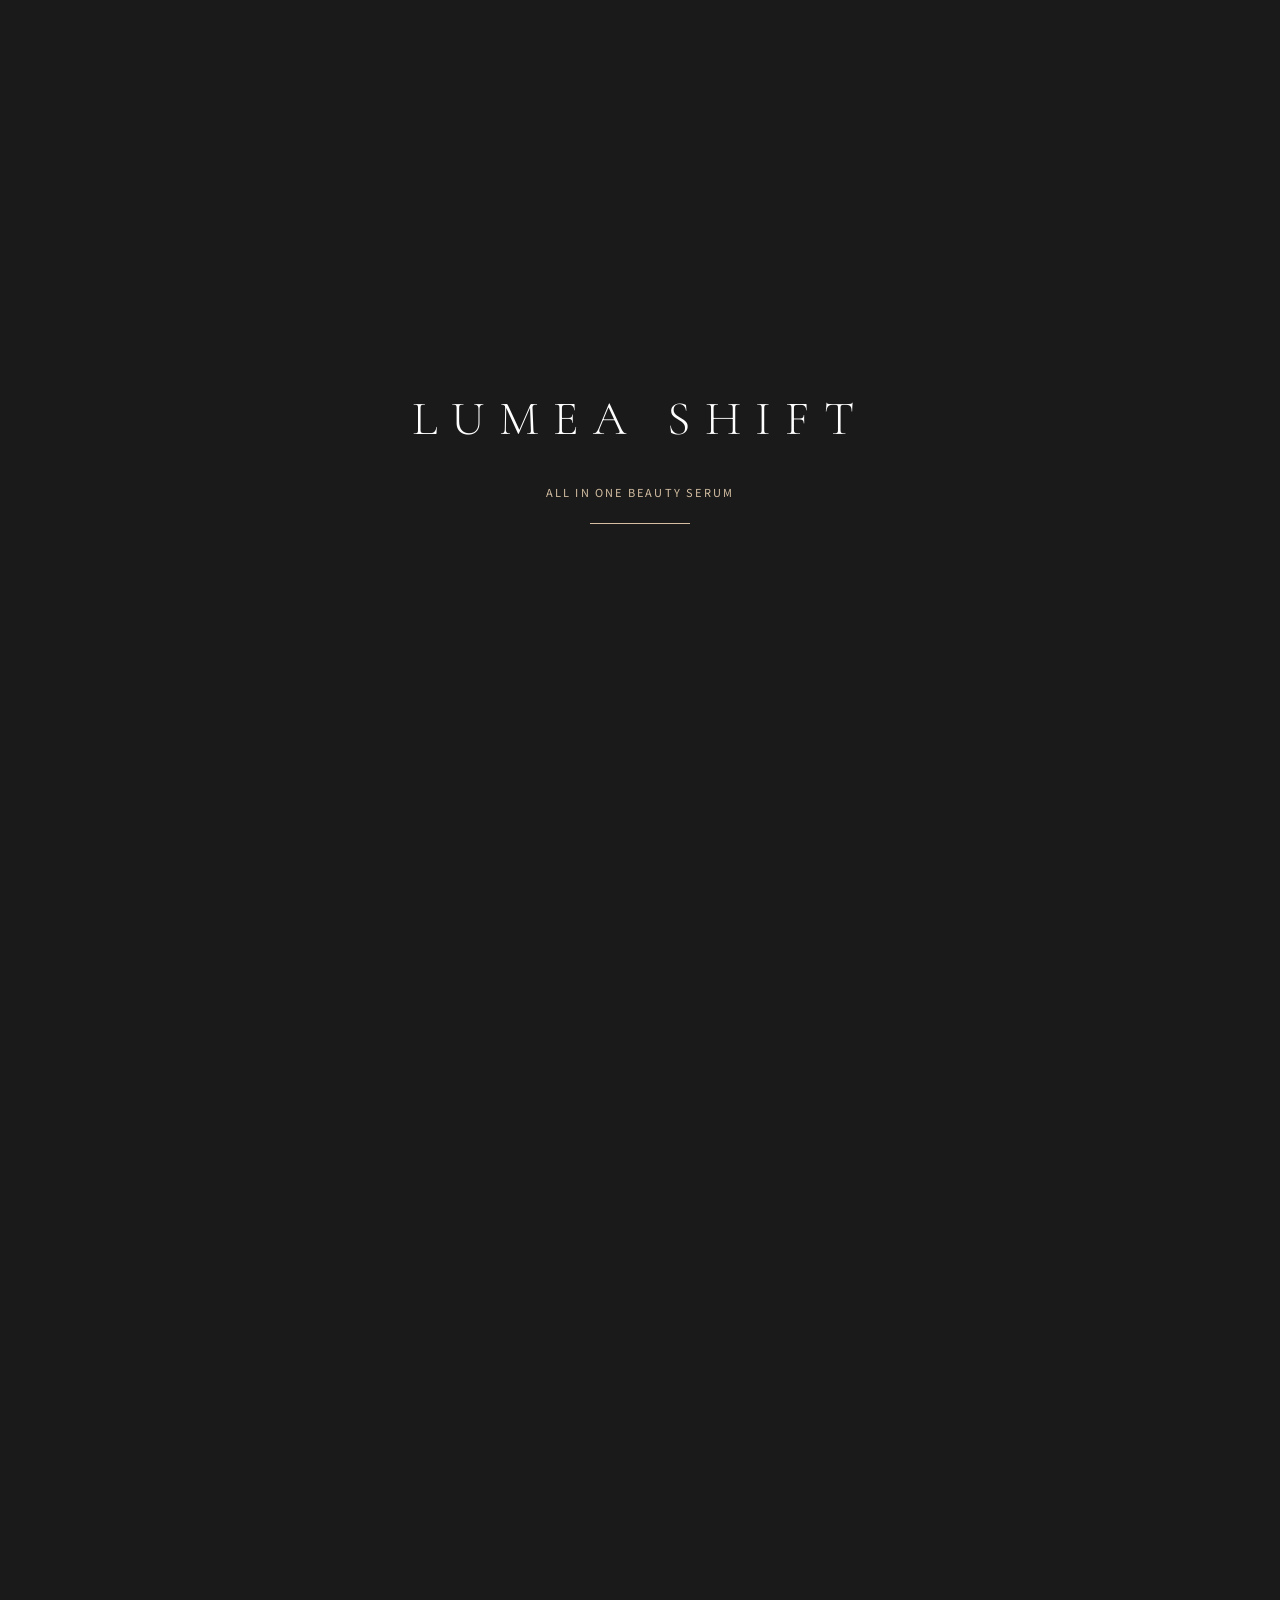
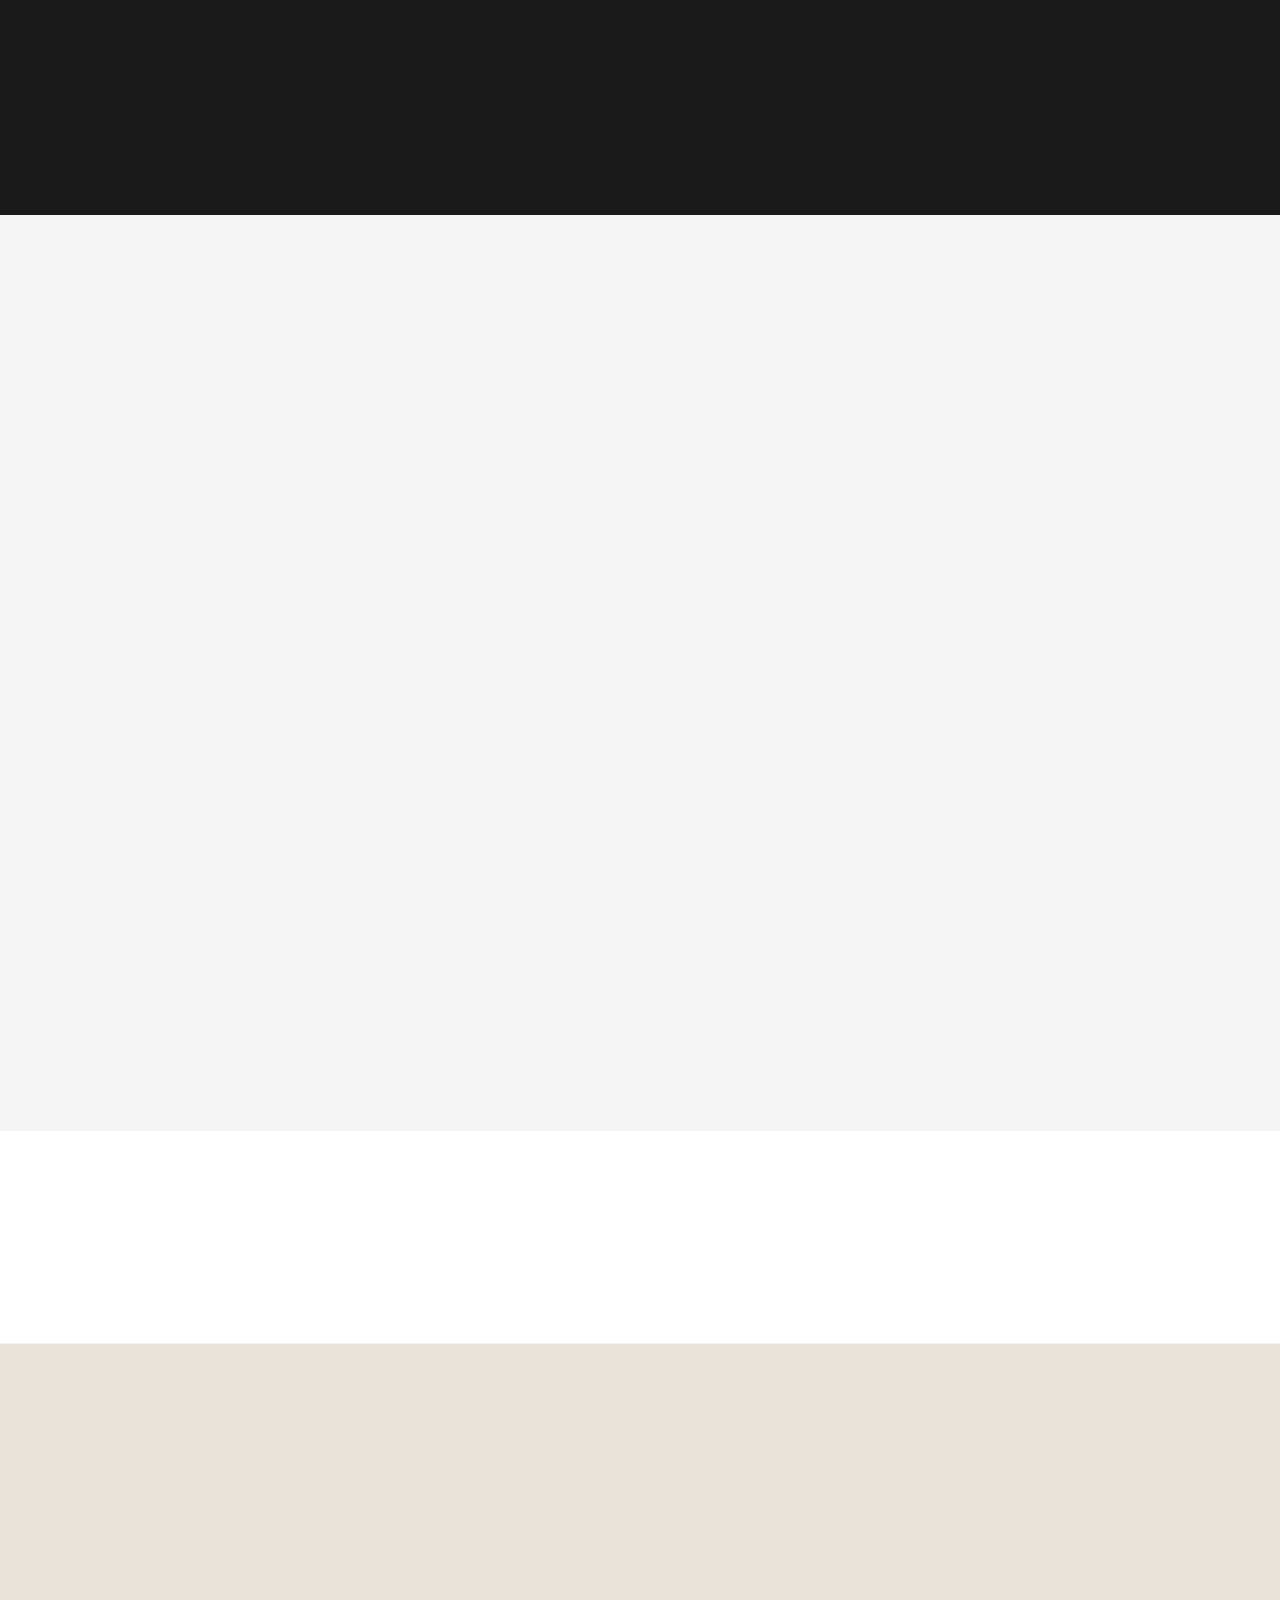
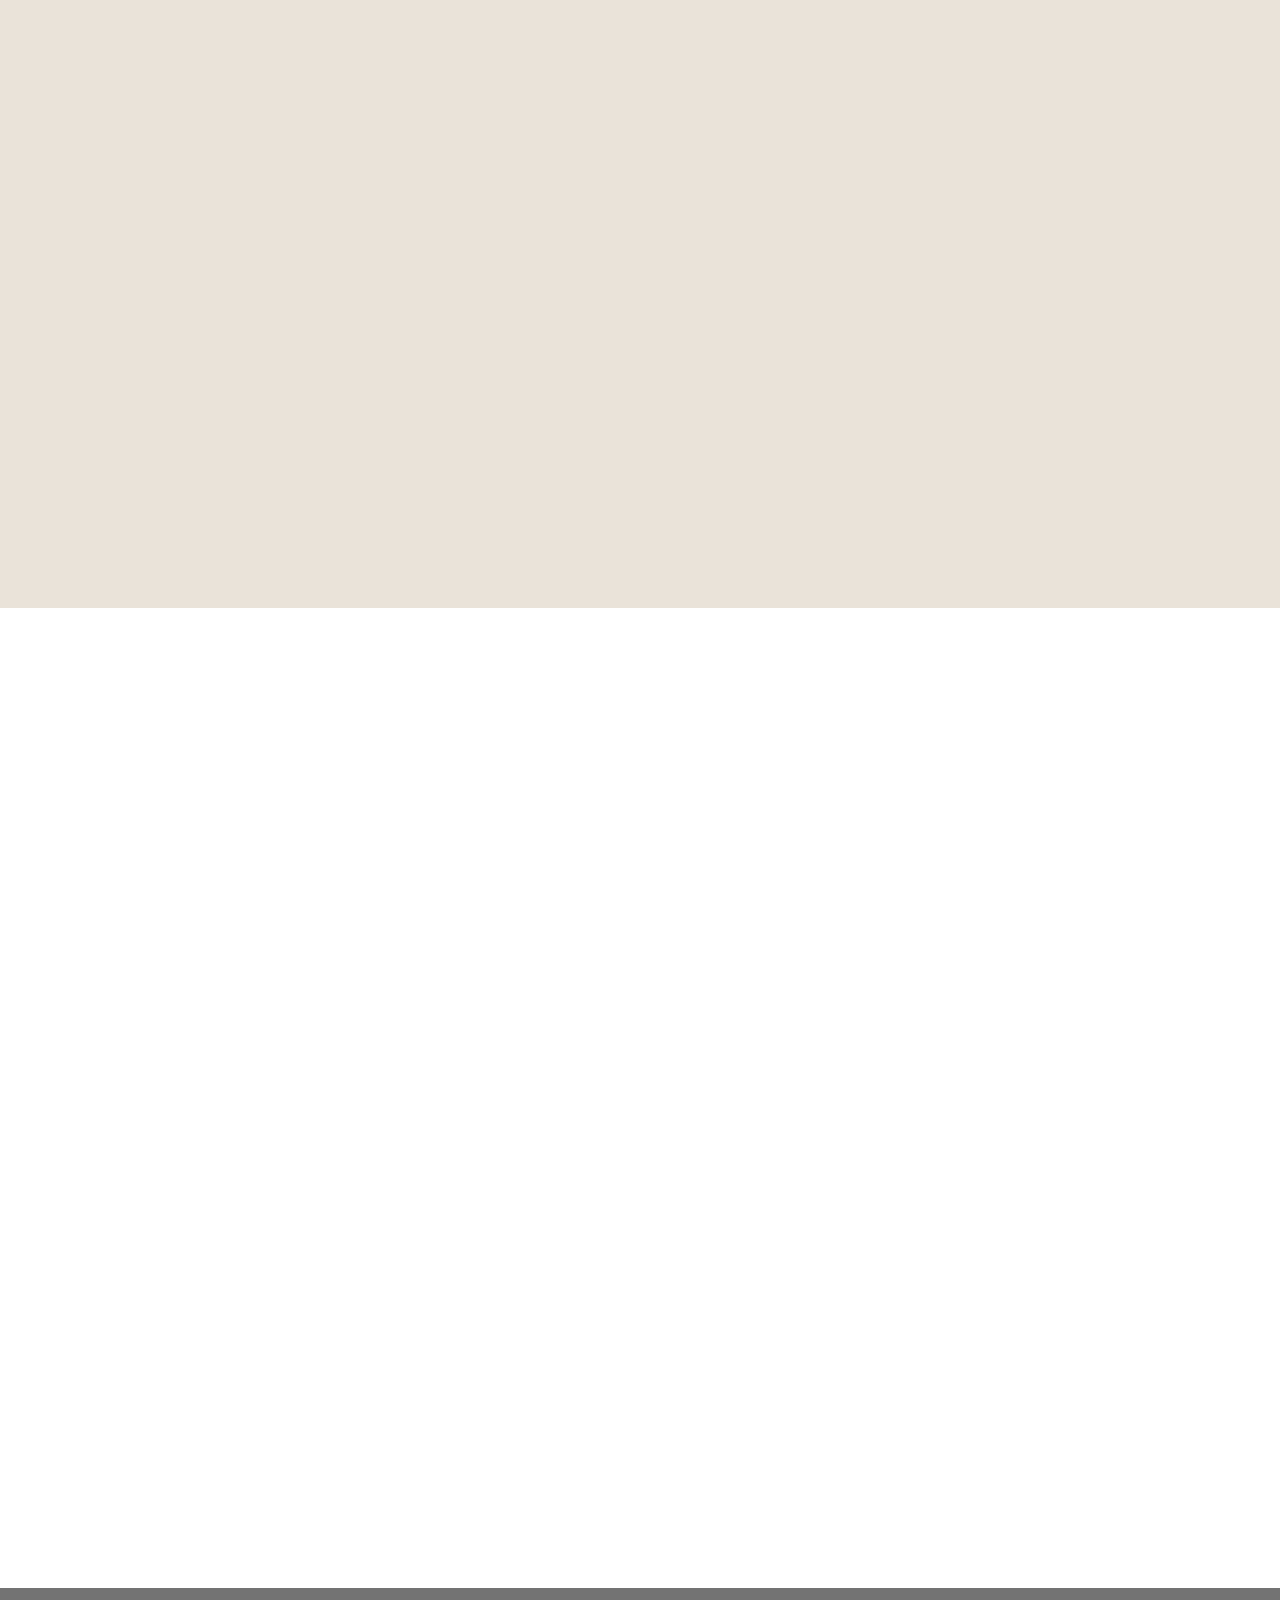
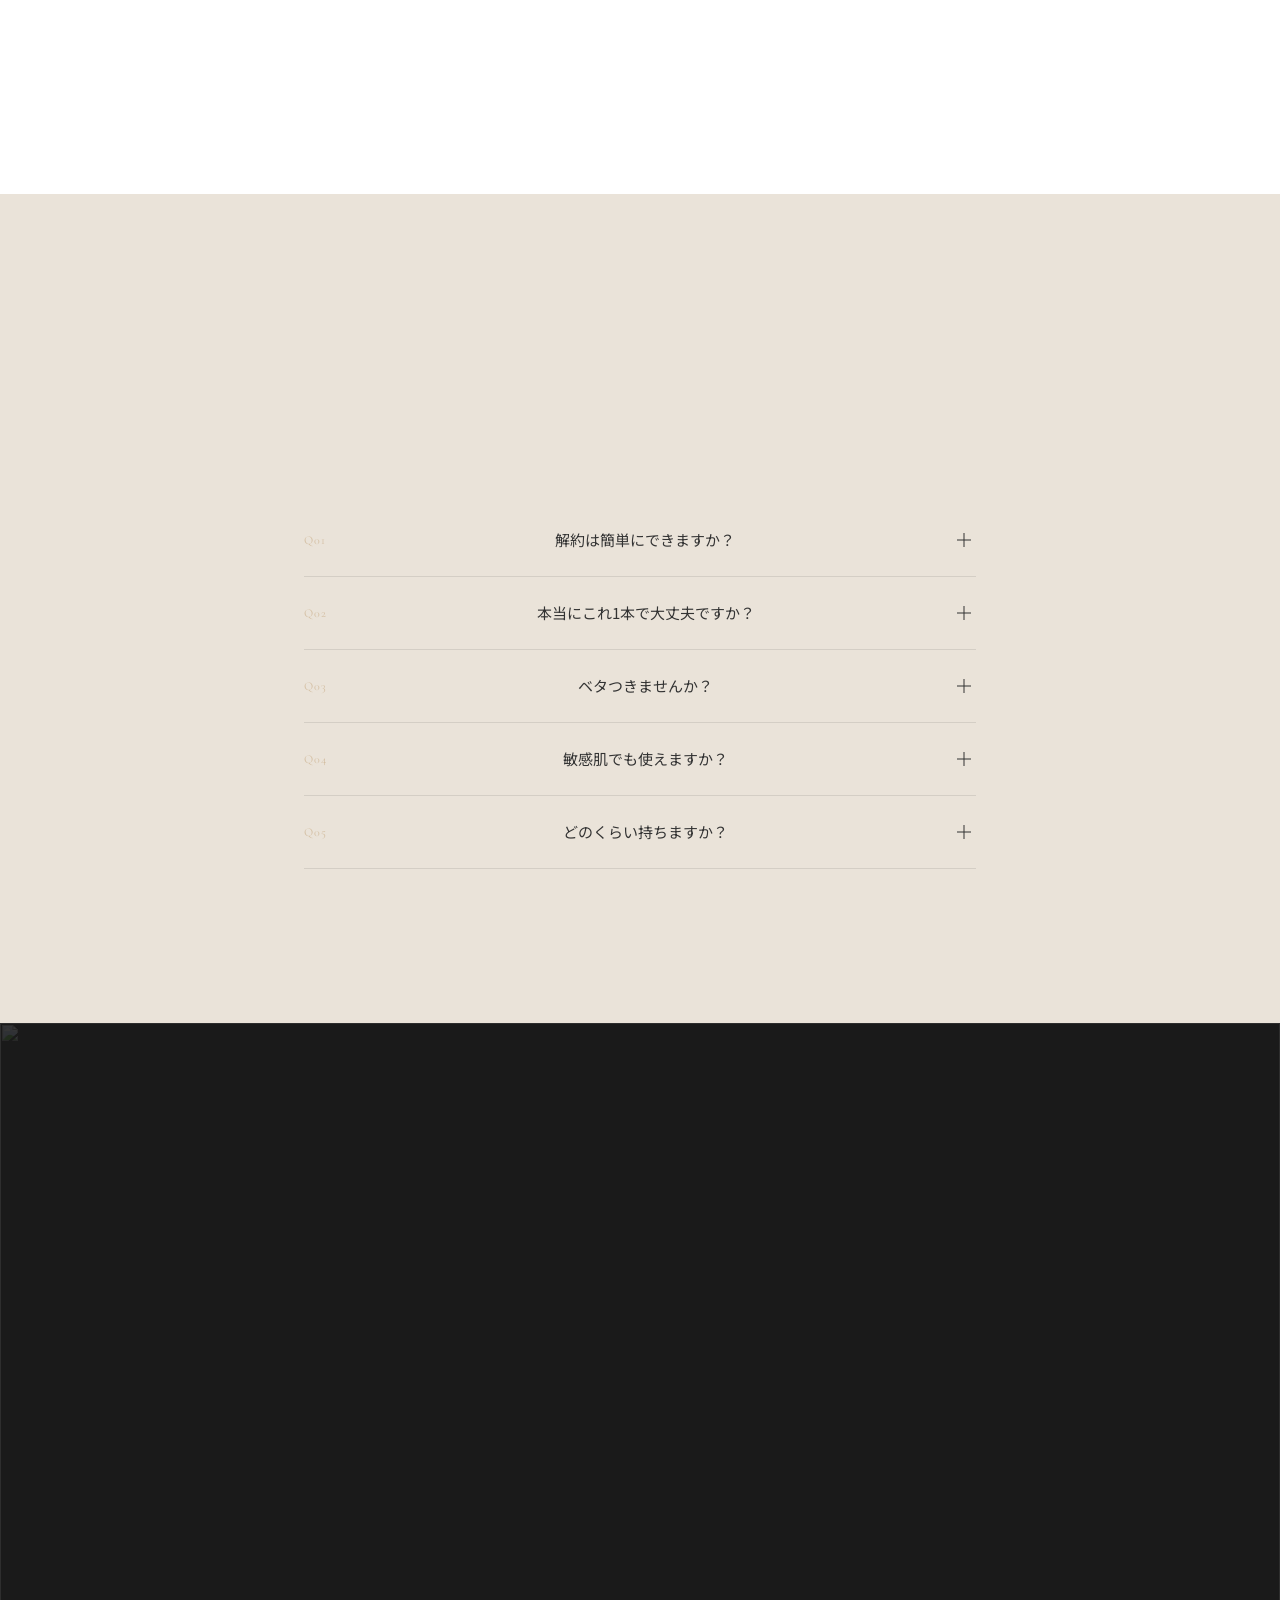
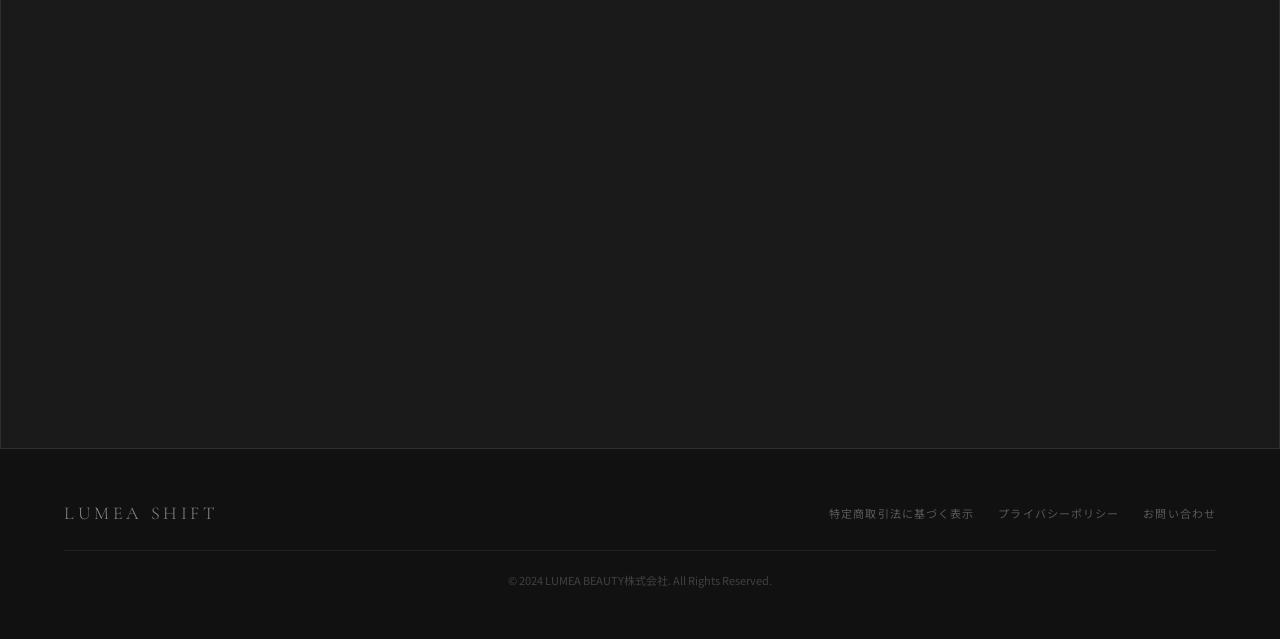
==== バックアップ/index.html @ d9bc5d69 "first commit" ====
<!DOCTYPE html>
<html lang="ja">
<head>
<meta charset="UTF-8">
<meta name="viewport" content="width=device-width, initial-scale=1.0">
<title>LUMEA SHIFT | 忙しくても、整える。</title>
<link rel="preconnect" href="https://fonts.googleapis.com">
<link href="https://fonts.googleapis.com/css2?family=Cormorant+Garamond:ital,wght@0,300;0,400;1,300;1,400&family=Noto+Sans+JP:wght@300;400&display=swap" rel="stylesheet">
  <link rel="stylesheet" href="style.css">
</head>
<body>

<!-- ローディング画面 -->
<div id="loading">
  <div class="loading-logo">LUMEA SHIFT</div>
  <div class="loading-sub">ALL IN ONE BEAUTY SERUM</div>
  <div class="loading-bar"></div>
</div>

<!-- ナビゲーション -->
<nav class="nav" id="nav">
  <a href="#" class="nav-logo">LUMEA SHIFT</a>
  <!-- 【変更7】「はじめる」→「試してみる」に変更（コミットメント感を下げる） -->
  <a href="#cta" class="nav-cta">試してみる</a>
</nav>

<!-- ① FV（ファーストビュー） -->
<!-- 背景に動画_2を使用：夜のベッドサイドシーン -->
<section class="fv">
  <video class="fv-video" autoplay muted loop playsinline>
    <source src="videos/video01.mp4" type="video/mp4">
  </video>
  <div class="fv-overlay"></div>
  <div class="fv-content">
    <span class="fv-eyebrow">ALL IN ONE BEAUTY SERUM</span>
    <h1 class="fv-headline">
      帰宅が遅い日は、<br>
      全部やるの<em>無理。</em><br>
      だから、<em>これだけ。</em>
    </h1>
    <p class="fv-sub">
      忙しくても、整える。<br>
      1本で完結するオールインワン美容液。
    </p>
    <a href="#cta" class="fv-btn">初回 ¥1,980 で試してみる</a>
    <!-- 【変更8】ボタン直下に安心テキストを追加（縛りへの恐怖を早期解消） -->
    <p class="fv-btn-note">回数縛りなし・いつでも解約OK</p>
  </div>
  <div class="fv-scroll">
    <div class="fv-scroll-line"></div>
    <span>scroll</span>
  </div>
</section>

<!-- ② 悩みセクション -->
<!-- 疲れた帰宅後の情景：静止画-10（うつ伏せ）を使用 -->
<section class="pain">
  <div class="pain-inner">
    <div class="pain-grid">
      <img src="images/image01.png" alt="疲れた夜" class="pain-img reveal-left">
      <div class="pain-text">
        <span class="section-label reveal">Pain Point</span>
        <h2 class="section-title reveal" style="color: var(--white);">
          続かないのは、<br>あなたのせいじゃない。
        </h2>
        <div class="pain-items">
          <div class="pain-item reveal">
            <span class="pain-item-icon">🌙</span>
            <div class="pain-item-text">
              <strong>21時帰宅、洗顔で終わり</strong>
              化粧水、美容液、乳液——疲れた夜に複数ステップは続かない
            </div>
          </div>
          <div class="pain-item reveal" style="transition-delay: 0.1s">
            <span class="pain-item-icon">⏰</span>
            <div class="pain-item-text">
              <strong>朝は時間がない</strong>
              義務感でやろうとするほど、スキンケアが重荷になっていく
            </div>
          </div>
          <div class="pain-item reveal" style="transition-delay: 0.2s">
            <span class="pain-item-icon">💸</span>
            <div class="pain-item-text">
              <strong>効果がわからないまま定期縛り</strong>
              試してみたいけど、続ける自信がないまま高額購入は怖い
            </div>
          </div>
        </div>
      </div>
    </div>
  </div>
</section>

<!-- ③ 解決セクション -->
<!-- 動画_1を使用：洗面台での使用シーン -->
<section class="solution">
  <div class="solution-inner">
    <div class="solution-grid">
      <div>
        <span class="section-label reveal">Solution</span>
        <h2 class="section-title reveal">
          完璧じゃなくていい。<br>
          <em style="font-style: normal; color: var(--accent);">これだけでいい。</em>
        </h2>
        <p class="section-body reveal">
          化粧水・美容液・乳液・クリームの工程を、
          たった1本に。ベタつかないから朝も使える。
          忙しい日の「最低限」が、
          続けられるケアになります。
        </p>
        <div style="margin-top: 40px; display: grid; grid-template-columns: 1fr 1fr; gap: 20px;">
          <div class="reveal" style="text-align: center; padding: 24px; background: white;">
            <div style="font-family: var(--font-en); font-size: 36px; font-weight: 300; color: var(--accent);">1</div>
            <div style="font-size: 13px; margin-top: 4px;">本で完結</div>
          </div>
          <div class="reveal" style="text-align: center; padding: 24px; background: white; transition-delay: 0.1s">
            <div style="font-family: var(--font-en); font-size: 36px; font-weight: 300; color: var(--accent);">朝夜</div>
            <div style="font-size: 13px; margin-top: 4px;">どちらも使える</div>
          </div>
        </div>
      </div>
      <div class="solution-video-wrap reveal-right">
        <video class="solution-video" autoplay muted loop playsinline>
          <source src="videos/video02.mp4" type="video/mp4">
        </video>
      </div>
    </div>
  </div>
</section>

<!-- 【変更9】安心バー：③解決セクションの直後に挿入（価格・縛りなし情報を早期表示） -->
<section class="trust-bar">
  <div class="trust-bar-inner">
    <div class="trust-item reveal">
      <span class="trust-item-price">¥1,980</span>
      <span class="trust-item-label">初回特別価格（税込）</span>
    </div>
    <span class="trust-item-badge reveal" style="transition-delay:0.1s">回数縛りなし</span>
    <span class="trust-item-badge reveal" style="transition-delay:0.15s">初回送料無料</span>
    <span class="trust-item-badge reveal" style="transition-delay:0.2s">いつでも解約OK</span>
    <span class="trust-item-badge reveal" style="transition-delay:0.25s">次回発送5日前まで解約可</span>
  </div>
</section>

<!-- 【変更10】④ 使用シーンセクション（商品説明と順番を入れ替え：体験共感→理由の流れに） -->
<section class="scene">
  <div class="scene-inner">
    <div class="scene-header">
      <span class="section-label reveal">Scene</span>
      <h2 class="section-title reveal">どんな日も、これだけでいい。</h2>
    </div>
    <div class="scene-grid">
      <div class="scene-card reveal">
        <img src="images/image06.png" alt="夜帰宅後" class="scene-card-img">
        <div class="scene-card-label">
          <span class="scene-card-time">Night / 帰宅後</span>
          <p class="scene-card-text">疲れた夜はこれ1本。洗顔のあとにさっと。</p>
        </div>
      </div>
      <div class="scene-card reveal" style="transition-delay: 0.1s">
        <img src="images/image07.png" alt="朝の使用" class="scene-card-img">
        <div class="scene-card-label">
          <span class="scene-card-time">Morning / 出社前</span>
          <p class="scene-card-text">朝の5分。最低限のケアで清潔感を整える。</p>
        </div>
      </div>
      <div class="scene-card reveal" style="transition-delay: 0.2s">
        <img src="images/image08.png" alt="リラックスタイム" class="scene-card-img">
        <div class="scene-card-label">
          <span class="scene-card-time">Relax / リラックスタイム</span>
          <p class="scene-card-text">スマホを見ながら、習慣のように。</p>
        </div>
      </div>
    </div>
  </div>
</section>

<!-- 【変更10】⑤ 商品説明セクション（使用シーンの後に移動） -->
<section class="product">
  <div class="product-inner">
    <div class="product-header">
      <span class="section-label reveal">Product</span>
      <h2 class="section-title reveal">LUMEA SHIFT のこだわり</h2>
    </div>
    <div class="product-features">
      <!-- 特徴1：1本で完結 -->
      <div class="feature-card reveal">
        <img src="images/image02.png" alt="1本でOK" class="feature-img">
        <div class="feature-info">
          <div class="feature-num">01</div>
          <h3>化粧水からクリームまで1本で</h3>
          <p>工程を減らすことで、忙しい日でも「やった」と思える最低限のケアを実現。</p>
        </div>
      </div>
      <!-- 特徴2：テクスチャー -->
      <div class="feature-card reveal" style="transition-delay: 0.1s">
        <img src="images/image03.png" alt="なめらかなテクスチャー" class="feature-img">
        <div class="feature-info">
          <div class="feature-num">02</div>
          <h3>ベタつかない軽いテクスチャー</h3>
          <p>朝の出勤前でも不快感なく使える、サラッとなじむ設計。</p>
        </div>
      </div>
      <!-- 特徴3：朝夜 -->
      <div class="feature-card reveal" style="transition-delay: 0.15s">
        <img src="images/image04.png" alt="朝の使用" class="feature-img">
        <div class="feature-info">
          <div class="feature-num">03</div>
          <h3>朝も夜も使える処方設計</h3>
          <p>「時間があるとき」に使うのではなく、「時間がないとき」に使うための処方。</p>
        </div>
      </div>
      <!-- 【変更11】特徴4（男女兼用）は削除済み（スクロール疲れ軽減のため） -->
    </div>
  </div>
</section>

<!-- ⑥ ベネフィットセクション -->
<!-- 動画_3を背景に使用 -->
<section class="benefit">
  <video class="benefit-video" autoplay muted loop playsinline>
    <source src="videos/video03.mp4" type="video/mp4">
  </video>
  <div class="benefit-overlay"></div>
  <div class="benefit-inner">
    <h2 class="benefit-title reveal">
      続けることで、<br>
      <em>「ちゃんとしてる感」</em>が出てくる。
    </h2>
    <div class="benefit-points">
      <div class="benefit-point reveal">
        <span class="benefit-point-icon">💧</span>
        <h3>続けやすい</h3>
        <!-- 【変更12】体感変化の一文を追加（購入動機・変化期待の強化） -->
        <p>1本だから、面倒がない。だから続く。<br>
        朝の乾燥が気になりにくくなる。</p>
      </div>
      <div class="benefit-point reveal" style="transition-delay: 0.1s">
        <span class="benefit-point-icon">✨</span>
        <h3>整える</h3>
        <!-- 【変更12】体感変化の一文を追加 -->
        <p>完璧ではなく、最低限を毎日積み重ねる。<br>
        メイク前でも肌がカサついて見えにくい。</p>
      </div>
      <div class="benefit-point reveal" style="transition-delay: 0.2s">
        <span class="benefit-point-icon">🌿</span>
        <h3>清潔感</h3>
        <!-- 【変更12】体感変化の一文を追加 -->
        <p>仕事前の「ちゃんとしてる」安心感へ。<br>
        洗顔後に何もしない罪悪感が減る。</p>
      </div>
    </div>
  </div>
</section>

<!-- ⑦ お客様の声 -->
<section class="reviews">
  <div class="reviews-inner">
    <div class="reviews-header">
      <span class="section-label reveal">Voice</span>
      <h2 class="section-title reveal">続けている人の、リアルな声</h2>
    </div>
    <div class="reviews-grid">
      <div class="review-card reveal">
        <div class="review-stars">★★★★★</div>
        <p class="review-text">
          正直、スキンケアって"やらなきゃ"って思うほど続かなくて…。
          これは"1本でいい"って割り切れるから、むしろ続いてます。
        </p>
        <div class="review-author">28歳 女性 / 会社員</div>
      </div>
      <div class="review-card reveal" style="transition-delay: 0.1s">
        <div class="review-stars">★★★★★</div>
        <p class="review-text">
          ベタつくのが苦手なんですが、これは軽くて使いやすいです。
          朝にサッと使えるのが助かります。
        </p>
        <div class="review-author">32歳 女性 / 営業職</div>
      </div>
      <div class="review-card reveal" style="transition-delay: 0.15s">
        <div class="review-stars">★★★★☆</div>
        <p class="review-text">
          帰宅が遅い日は本当に助かってます。
          "最低限これだけやればOK"って思えるのがラクです。
        </p>
        <div class="review-author">26歳 女性 / 事務職</div>
      </div>
      <div class="review-card reveal" style="transition-delay: 0.2s">
        <div class="review-stars">★★★★☆</div>
        <p class="review-text">
          劇的に変わるというより、"ちゃんとしてる感"が出る感じ。
          仕事前の安心感が違います。
        </p>
        <div class="review-author">35歳 女性 / IT系</div>
      </div>
    </div>
  </div>
</section>

<!-- ⑧ FAQセクション -->
<section class="faq">
  <div class="faq-inner">
    <div class="faq-header">
      <span class="section-label reveal">FAQ</span>
      <h2 class="section-title reveal">よくあるご質問</h2>
    </div>
    <div class="faq-list">
      <!-- 【変更13】Q01：解約を最初に（最大の不安を先に解消） -->
      <div class="faq-item">
        <div class="faq-q" onclick="toggleFaq(this)">
          <span class="faq-q-num">Q01</span>
          <span class="faq-q-text">解約は簡単にできますか？</span>
          <span class="faq-icon"></span>
        </div>
        <div class="faq-a">
          <div class="faq-a-inner">はい。次回発送の5日前までにご連絡いただければ可能です。回数縛りはありません。</div>
        </div>
      </div>
      <!-- 【変更13】Q02：旧Q01（1本で大丈夫？） -->
      <div class="faq-item">
        <div class="faq-q" onclick="toggleFaq(this)">
          <span class="faq-q-num">Q02</span>
          <span class="faq-q-text">本当にこれ1本で大丈夫ですか？</span>
          <span class="faq-icon"></span>
        </div>
        <div class="faq-a">
          <div class="faq-a-inner">スキンケアを"完璧にする"というより、「何もしないより整える」ことを目的としています。忙しい日のベースケアとしてご利用ください。</div>
        </div>
      </div>
      <!-- 【変更13】Q03：旧Q02（ベタつく？） -->
      <div class="faq-item">
        <div class="faq-q" onclick="toggleFaq(this)">
          <span class="faq-q-num">Q03</span>
          <span class="faq-q-text">ベタつきませんか？</span>
          <span class="faq-icon"></span>
        </div>
        <div class="faq-a">
          <div class="faq-a-inner">軽めのテクスチャで、肌なじみの良い設計です。朝の使用でも不快感が出にくい仕様です。</div>
        </div>
      </div>
      <div class="faq-item">
        <div class="faq-q" onclick="toggleFaq(this)">
          <span class="faq-q-num">Q04</span>
          <span class="faq-q-text">敏感肌でも使えますか？</span>
          <span class="faq-icon"></span>
        </div>
        <div class="faq-a">
          <div class="faq-a-inner">シンプルな処方設計を意識しています。ご心配な場合はパッチテストを推奨します。</div>
        </div>
      </div>
      <div class="faq-item">
        <div class="faq-q" onclick="toggleFaq(this)">
          <span class="faq-q-num">Q05</span>
          <span class="faq-q-text">どのくらい持ちますか？</span>
          <span class="faq-icon"></span>
        </div>
        <div class="faq-a">
          <div class="faq-a-inner">1日1〜2回の使用で、約1ヶ月分を目安としています。</div>
        </div>
      </div>
    </div>
  </div>
</section>

<!-- ⑨ CTAセクション（購入） -->
<section class="cta" id="cta">
  <img src="images/image09.png" alt="" class="cta-bg-img">
  <div class="cta-inner">
    <span class="cta-brand reveal">LUMEA SHIFT</span>
    <h2 class="cta-headline reveal">
      まず、1本持っておく。<br>
      それだけでいい。
    </h2>
    <p class="cta-sub reveal">
      完璧なスキンケアより、続けられる1本を。<br>
      回数縛りなし、いつでも解約OK。
    </p>
    <div class="cta-price-box reveal">
      <span class="cta-price-label">定期初回特別価格</span>
      <div class="cta-price-regular">通常価格 ¥3,980（税込）</div>
      <div class="cta-price-row">
        <span class="cta-price-yen">¥</span>
        <span class="cta-price-main">1,980</span>
        <span style="font-size: 14px; color: rgba(255,255,255,0.5);">税込 / 初回</span>
      </div>
      <!-- 【変更14】バッジを先に、price-noteを後に（CV直前の不安排除） -->
      <div class="cta-badges">
        <span class="cta-badge">回数縛りなし</span>
        <span class="cta-badge">初回送料無料</span>
        <span class="cta-badge">いつでも解約OK</span>
      </div>
      <div class="cta-price-note">2回目以降 ¥3,480（税込）＋送料 ¥550</div>
    </div>
    <!-- 【変更15】「定期コース…」→「まず1本…」（縛りの連想を回避） -->
    <a href="#" class="cta-btn reveal">まず1本、試してみる →</a>
    <a href="#" class="cta-btn-sub reveal">1回だけ購入する（¥3,980）</a>
  </div>
</section>

<!-- フッター -->
<footer>
  <div class="footer-logo">LUMEA SHIFT</div>
  <div class="footer-links">
    <a href="#">特定商取引法に基づく表示</a>
    <a href="#">プライバシーポリシー</a>
    <a href="#">お問い合わせ</a>
  </div>
  <div class="footer-copy">
    © 2024 LUMEA BEAUTY株式会社. All Rights Reserved.
  </div>
</footer>  <script src="script.js"></script>
</body>
</html>
---- バックアップ/style.css ----
/* ============================================
   CSS変数（カラー・フォント定義）
   ブランドカラーをここで一元管理
   ============================================ */
:root {
  --primary: #EAE3D9;      /* メインベージュ */
  --secondary: #F5F5F5;    /* ライトグレー */
  --accent: #D4BFA3;       /* アクセントベージュ */
  --text: #333333;         /* メインテキスト */
  --text-light: #666666;   /* サブテキスト */
  --white: #ffffff;
  --dark: #1a1a1a;         /* FV背景など暗色用 */
  --font-en: 'Cormorant Garamond', serif;  /* 英字セリフフォント */
  --font-ja: 'Noto Sans JP', sans-serif;  /* 日本語フォント */
}

/* ============================================
   リセット・ベーススタイル
   ============================================ */
*, *::before, *::after { box-sizing: border-box; margin: 0; padding: 0; }
html { scroll-behavior: smooth; }
body {
  font-family: var(--font-ja);
  color: var(--text);
  background: var(--white);
  overflow-x: hidden;
  line-height: 1.8;
}

/* ============================================
   ローディングアニメーション
   YOLUのようなオープニング演出
   ============================================ */
#loading {
  position: fixed;
  inset: 0;
  background: var(--dark);
  z-index: 9999;
  display: flex;
  flex-direction: column;
  align-items: center;
  justify-content: center;
  gap: 20px;
  transition: opacity 0.8s ease, visibility 0.8s ease;
}
#loading.hidden {
  opacity: 0;
  visibility: hidden;
}
.loading-logo {
  font-family: var(--font-en);
  font-size: clamp(28px, 6vw, 48px);
  font-weight: 300;
  letter-spacing: 0.3em;
  color: var(--white);
  animation: fadeInUp 1s ease 0.3s both;
}
.loading-sub {
  font-family: var(--font-ja);
  font-size: 11px;
  letter-spacing: 0.2em;
  color: var(--accent);
  animation: fadeInUp 1s ease 0.6s both;
}
.loading-bar {
  width: 100px;
  height: 1px;
  background: rgba(255,255,255,0.2);
  position: relative;
  animation: fadeInUp 1s ease 0.8s both;
}
.loading-bar::after {
  content: '';
  position: absolute;
  top: 0; left: 0;
  height: 100%;
  background: var(--accent);
  animation: loadBar 1.5s ease 1s both;
}
@keyframes loadBar { from { width: 0; } to { width: 100%; } }
@keyframes fadeInUp {
  from { opacity: 0; transform: translateY(20px); }
  to { opacity: 1; transform: translateY(0); }
}

/* ============================================
   スクロールアニメーション用クラス
   Intersection Observer APIで制御
   ============================================ */
.reveal {
  opacity: 0;
  transform: translateY(40px);
  transition: opacity 0.9s ease, transform 0.9s ease;
}
.reveal.visible {
  opacity: 1;
  transform: translateY(0);
}
.reveal-left {
  opacity: 0;
  transform: translateX(-40px);
  transition: opacity 0.9s ease, transform 0.9s ease;
}
.reveal-left.visible {
  opacity: 1;
  transform: translateX(0);
}
.reveal-right {
  opacity: 0;
  transform: translateX(40px);
  transition: opacity 0.9s ease, transform 0.9s ease;
}
.reveal-right.visible {
  opacity: 1;
  transform: translateX(0);
}

/* ============================================
   ナビゲーション（固定ヘッダー）
   ============================================ */
.nav {
  position: fixed;
  top: 0; left: 0; right: 0;
  z-index: 100;
  padding: 20px 40px;
  display: flex;
  justify-content: space-between;
  align-items: center;
  transition: background 0.4s ease, padding 0.4s ease;
}
.nav.scrolled {
  background: rgba(255,255,255,0.95);
  backdrop-filter: blur(10px);
  padding: 14px 40px;
  box-shadow: 0 1px 20px rgba(0,0,0,0.06);
}
.nav-logo {
  font-family: var(--font-en);
  font-size: 20px;
  font-weight: 300;
  letter-spacing: 0.2em;
  color: var(--white);
  text-decoration: none;
  transition: color 0.4s ease;
}
.nav.scrolled .nav-logo { color: var(--text); }
.nav-cta {
  background: var(--accent);          /* ベージュで塗りつぶし */
  border: 1px solid var(--accent);    /* 枠線も同色に */
  color: var(--white);
  padding: 10px 24px;
  font-family: var(--font-ja);
  font-size: 12px;
  letter-spacing: 0.1em;
  cursor: pointer;
  transition: all 0.3s ease;
  text-decoration: none;
}
.nav-cta:hover {
  background: #c4af93;                /* ホバーで少し暗いベージュに */
  border-color: #c4af93;
  color: var(--white);
}
/* スクロール後も同じベージュを維持 */
.nav.scrolled .nav-cta {
  background: var(--accent);
  border-color: var(--accent);
  color: var(--white);
}
.nav.scrolled .nav-cta:hover {
  background: #c4af93;
  border-color: #c4af93;
  color: var(--white);
}

/* ============================================
   FV（ファーストビュー）
   背景に動画、テキストをフェードイン
   ============================================ */
.fv {
  position: relative;
  /* 【変更3】100vh → 100dvh（iPhoneのアドレスバーを考慮したモダンな高さ指定） */
  height: 100dvh;
  min-height: 600px;
  overflow: hidden;
  display: flex;
  align-items: flex-end;
  padding-bottom: 80px;
}
.fv-video {
  position: absolute;
  inset: 0;
  width: 100%;
  height: 100%;
  object-fit: cover;
  object-position: center;
}
/* 動画の上に暗いオーバーレイ */
.fv-overlay {
  position: absolute;
  inset: 0;
  background: linear-gradient(
    to bottom,
    rgba(0,0,0,0.15) 0%,
    rgba(0,0,0,0.3) 50%,
    rgba(0,0,0,0.65) 100%
  );
}
.fv-content {
  position: relative;
  z-index: 2;
  padding: 0 clamp(24px, 5vw, 80px);
  max-width: 900px;
}
/* 【変更2】FVアニメーションの遅延を短縮（直帰率改善） */
.fv-eyebrow {
  font-family: var(--font-en);
  font-size: 12px;
  letter-spacing: 0.3em;
  color: var(--accent);
  margin-bottom: 20px;
  animation: fadeInUp 0.8s ease 0.1s both;
}
.fv-headline {
  font-family: var(--font-ja);
  font-size: clamp(26px, 5vw, 52px);
  font-weight: 300;
  line-height: 1.5;
  color: var(--white);
  margin-bottom: 28px;
  animation: fadeInUp 0.8s ease 0.3s both;
}
.fv-headline em {
  font-style: normal;
  color: var(--accent);
}
.fv-sub {
  font-size: 14px;
  color: rgba(255,255,255,0.75);
  margin-bottom: 40px;
  line-height: 1.9;
  animation: fadeInUp 0.8s ease 0.5s both;
}
.fv-btn {
  display: inline-block;
  background: var(--accent);          /* ベージュで塗りつぶし */
  border: 1px solid var(--accent);    /* 枠線も同色に */
  color: var(--white);
  padding: 16px 48px;
  font-family: var(--font-ja);
  font-size: 13px;
  letter-spacing: 0.15em;
  text-decoration: none;
  transition: all 0.4s ease;
  animation: fadeInUp 0.8s ease 0.7s both;
}
.fv-btn:hover {
  background: #c4af93;                /* ホバーで少し暗いベージュに */
  border-color: #c4af93;
}

/* 【変更4】FVボタン直下の安心テキスト用クラス（新規追加） */
.fv-btn-note {
  font-size: 11px;
  color: rgba(255, 255, 255, 0.6);
  letter-spacing: 0.08em;
  margin-top: 10px;
  text-align: left;
  animation: fadeInUp 0.8s ease 0.9s both;
}

/* スクロール促進アニメーション */
.fv-scroll {
  position: absolute;
  bottom: 30px;
  right: 40px;
  z-index: 2;
  display: flex;
  flex-direction: column;
  align-items: center;
  gap: 8px;
  animation: fadeInUp 1s ease 3s both;
}
.fv-scroll span {
  font-family: var(--font-en);
  font-size: 10px;
  letter-spacing: 0.2em;
  color: rgba(255,255,255,0.6);
  writing-mode: vertical-rl;
}
.fv-scroll-line {
  width: 1px;
  height: 60px;
  background: rgba(255,255,255,0.3);
  position: relative;
  overflow: hidden;
}
.fv-scroll-line::after {
  content: '';
  position: absolute;
  top: 0; left: 0;
  width: 100%;
  background: var(--accent);
  animation: scrollDown 1.5s ease infinite;
}
@keyframes scrollDown {
  from { top: -100%; height: 50%; }
  to { top: 100%; height: 50%; }
}

/* ============================================
   セクション共通スタイル
   ============================================ */
section { overflow: hidden; }
.section-label {
  font-family: var(--font-en);
  font-size: 11px;
  letter-spacing: 0.3em;
  color: var(--accent);
  text-transform: uppercase;
  margin-bottom: 16px;
  display: block;
}
.section-title {
  font-family: var(--font-ja);
  font-size: clamp(22px, 4vw, 38px);
  font-weight: 300;
  line-height: 1.6;
  margin-bottom: 24px;
}
.section-body {
  font-size: 14px;
  color: var(--text-light);
  line-height: 2;
  max-width: 480px;
}

/* ============================================
   共感セクション（②悩み）
   疲れた夜の情景
   ============================================ */
.pain {
  background: var(--dark);
  padding: clamp(80px, 12vw, 160px) 0;
  color: var(--white);
}
.pain-inner {
  max-width: 1100px;
  margin: 0 auto;
  padding: 0 clamp(24px, 5vw, 80px);
}
.pain-grid {
  display: grid;
  grid-template-columns: 1fr 1fr;
  gap: 60px;
  align-items: center;
}
.pain-img {
  width: 100%;
  aspect-ratio: 3/4;
  object-fit: cover;
  filter: brightness(0.85);
}
.pain-text .section-label { color: var(--accent); }
.pain-text .section-title { color: var(--white); }
.pain-items {
  margin-top: 32px;
  display: flex;
  flex-direction: column;
  gap: 20px;
}
.pain-item {
  display: flex;
  gap: 16px;
  align-items: flex-start;
  padding: 20px;
  border-left: 2px solid rgba(212,191,163,0.3);
  transition: border-color 0.3s ease;
}
.pain-item:hover { border-color: var(--accent); }
.pain-item-icon {
  font-size: 18px;
  flex-shrink: 0;
  margin-top: 2px;
}
.pain-item-text {
  font-size: 14px;
  color: rgba(255,255,255,0.75);
  line-height: 1.8;
}
.pain-item-text strong {
  display: block;
  color: var(--white);
  font-weight: 400;
  margin-bottom: 4px;
  font-size: 15px;
}

/* ============================================
   解決セクション（③解決）
   動画＋テキスト
   ============================================ */
.solution {
  padding: clamp(80px, 12vw, 160px) 0;
  background: var(--secondary);
}
.solution-inner {
  max-width: 1100px;
  margin: 0 auto;
  padding: 0 clamp(24px, 5vw, 80px);
}
.solution-grid {
  display: grid;
  grid-template-columns: 1fr 1fr;
  gap: 60px;
  align-items: center;
}
.solution-video-wrap {
  position: relative;
  aspect-ratio: 3/4;
  overflow: hidden;
}
.solution-video {
  width: 100%;
  height: 100%;
  object-fit: cover;
}
/* 動画の上の装飾フレーム */
.solution-video-wrap::after {
  content: '';
  position: absolute;
  bottom: -20px;
  right: -20px;
  width: 60%;
  height: 60%;
  border: 1px solid var(--accent);
  z-index: -1;
}

/* ============================================
   安心バー（③解決セクション直後）
   価格・縛りなし情報を早期に表示
   ============================================ */
.trust-bar {
  background: var(--white);
  padding: 40px 20px;
  border-top: 1px solid rgba(212,191,163,0.2);
  border-bottom: 1px solid rgba(212,191,163,0.2);
}
.trust-bar-inner {
  display: flex;
  flex-wrap: wrap;
  justify-content: center;
  align-items: center;
  gap: 16px;
  max-width: 700px;
  margin: 0 auto;
}
.trust-item {
  display: flex;
  flex-direction: column;
  align-items: center;
  gap: 4px;
  padding: 12px 24px;
  border: 1px solid rgba(212,191,163,0.5);
}
.trust-item-price {
  font-family: var(--font-en);
  font-size: 26px;
  font-weight: 300;
  color: var(--text);
  line-height: 1;
}
.trust-item-label {
  font-size: 11px;
  color: var(--accent);
  letter-spacing: 0.1em;
}
.trust-item-badge {
  font-size: 12px;
  color: var(--text-light);
  letter-spacing: 0.08em;
  padding: 8px 20px;
  border: 1px solid rgba(212,191,163,0.4);
}

/* SP対応 */
@media (max-width: 480px) {
  .trust-bar { padding: 28px 16px; }
  .trust-bar-inner { gap: 10px; }
  .trust-item { padding: 10px 16px; }
  .trust-item-price { font-size: 22px; }
  .trust-item-badge { font-size: 11px; padding: 7px 14px; }
}

/* ============================================
   商品説明セクション（⑤商品説明）
   ============================================ */
.product {
  padding: clamp(80px, 12vw, 160px) 0;
  background: var(--white);
}
.product-inner {
  max-width: 1100px;
  margin: 0 auto;
  padding: 0 clamp(24px, 5vw, 80px);
}
.product-header {
  text-align: center;
  margin-bottom: 70px;
}
.product-features {
  display: grid;
  grid-template-columns: repeat(2, 1fr);
  gap: 40px;
  margin-bottom: 70px;
}
.feature-card {
  display: grid;
  grid-template-columns: auto 1fr;
  gap: 24px;
  align-items: start;
  padding: 32px;
  background: var(--secondary);
  transition: transform 0.3s ease, box-shadow 0.3s ease;
}
.feature-card:hover {
  transform: translateY(-4px);
  box-shadow: 0 12px 40px rgba(0,0,0,0.08);
}
.feature-img {
  width: 120px;
  height: 120px;
  object-fit: cover;
}
.feature-info .feature-num {
  font-family: var(--font-en);
  font-size: 36px;
  font-weight: 300;
  color: var(--accent);
  line-height: 1;
  margin-bottom: 8px;
}
.feature-info h3 {
  font-size: 17px;
  font-weight: 400;
  margin-bottom: 10px;
}
.feature-info p {
  font-size: 13px;
  color: var(--text-light);
  line-height: 1.9;
}

/* ============================================
   使用シーンセクション（④使用シーン）
   横スクロール or グリッド
   ============================================ */
.scene {
  padding: clamp(80px, 12vw, 160px) 0;
  background: var(--primary);
}
.scene-inner {
  max-width: 1100px;
  margin: 0 auto;
  padding: 0 clamp(24px, 5vw, 80px);
}
.scene-header {
  margin-bottom: 50px;
}
.scene-grid {
  display: grid;
  grid-template-columns: repeat(3, 1fr);
  gap: 24px;
}
.scene-card {
  position: relative;
  overflow: hidden;
}
.scene-card-img {
  width: 100%;
  aspect-ratio: 3/4;
  object-fit: cover;
  display: block;
  transition: transform 0.6s ease;
}
.scene-card:hover .scene-card-img {
  transform: scale(1.05);
}
.scene-card-label {
  position: absolute;
  bottom: 0; left: 0; right: 0;
  padding: 60px 20px 24px;          /* 上のグラデーション領域を広く */
  background: linear-gradient(transparent, rgba(0,0,0,0.82)); /* オーバーレイを濃く */
  color: var(--white);
}
.scene-card-time {
  font-family: var(--font-en);
  font-size: 13px;                  /* 少し大きく */
  letter-spacing: 0.2em;
  color: var(--accent);
  display: block;
  margin-bottom: 8px;               /* 時間テキストと本文の間隔を広く */
  text-shadow: 0 1px 4px rgba(0,0,0,0.5); /* 読みやすさのためシャドウ追加 */
}
.scene-card-text {
  font-size: 15px;                  /* 14px → 15px */
  font-weight: 400;                 /* 300（細め）→ 400（標準）に */
  line-height: 1.6;
  text-shadow: 0 1px 6px rgba(0,0,0,0.6); /* 文字に影をつけて画像と分離 */
}

/* ============================================
   ベネフィットセクション（⑥ベネフィット）
   動画背景＋テキスト
   ============================================ */
.benefit {
  position: relative;
  padding: clamp(100px, 15vw, 200px) 0;
  overflow: hidden;
}
.benefit-video {
  position: absolute;
  inset: 0;
  width: 100%;
  height: 100%;
  object-fit: cover;
}
.benefit-overlay {
  position: absolute;
  inset: 0;
  background: rgba(0,0,0,0.55);
}
.benefit-inner {
  position: relative;
  z-index: 2;
  max-width: 1100px;
  margin: 0 auto;
  padding: 0 clamp(24px, 5vw, 80px);
  text-align: center;
  color: var(--white);
}
.benefit-title {
  font-family: var(--font-ja);
  font-size: clamp(22px, 4vw, 42px);
  font-weight: 300;
  line-height: 1.7;
  margin-bottom: 60px;
}
.benefit-title em {
  font-style: normal;
  color: var(--accent);
}
.benefit-points {
  display: grid;
  grid-template-columns: repeat(3, 1fr);
  gap: 32px;
  max-width: 800px;
  margin: 0 auto;
}
.benefit-point {
  padding: 32px 20px;
  border: 1px solid rgba(255,255,255,0.2);
  backdrop-filter: blur(8px);
  background: rgba(255,255,255,0.05);
  transition: all 0.3s ease;
}
.benefit-point:hover {
  background: rgba(255,255,255,0.1);
  border-color: var(--accent);
}
.benefit-point-icon {
  font-size: 28px;
  margin-bottom: 16px;
  display: block;
}
.benefit-point h3 {
  font-size: 15px;
  font-weight: 400;
  margin-bottom: 8px;
}
.benefit-point p {
  font-size: 12px;
  color: rgba(255,255,255,0.65);
  line-height: 1.8;
}

/* ============================================
   お客様の声セクション（⑦レビュー）
   ============================================ */
.reviews {
  padding: clamp(80px, 12vw, 160px) 0;
  background: var(--white);
}
.reviews-inner {
  max-width: 1100px;
  margin: 0 auto;
  padding: 0 clamp(24px, 5vw, 80px);
}
.reviews-header {
  text-align: center;
  margin-bottom: 60px;
}
.reviews-grid {
  display: grid;
  grid-template-columns: repeat(2, 1fr);
  gap: 24px;
}
.review-card {
  padding: 36px;
  background: var(--secondary);
  position: relative;
}
.review-card::before {
  content: '"';
  font-family: var(--font-en);
  font-size: 80px;
  color: var(--accent);
  opacity: 0.3;
  position: absolute;
  top: 16px; left: 28px;
  line-height: 1;
}
.review-text {
  font-size: 14px;
  line-height: 2;
  color: var(--text);
  margin-bottom: 20px;
  padding-top: 24px;
  position: relative;
}
.review-stars {
  color: #D4A853;
  font-size: 13px;
  margin-bottom: 8px;
}
.review-author {
  font-size: 12px;
  color: var(--text-light);
  display: flex;
  align-items: center;
  gap: 8px;
}
.review-author::before {
  content: '';
  display: block;
  width: 24px;
  height: 1px;
  background: var(--accent);
}

/* ============================================
   FAQセクション（⑧FAQ）
   ============================================ */
.faq {
  padding: clamp(80px, 12vw, 160px) 0;
  background: var(--primary);
}
.faq-inner {
  max-width: 800px;
  margin: 0 auto;
  padding: 0 clamp(24px, 5vw, 80px);
}
.faq-header {
  text-align: center;
  margin-bottom: 60px;
}
.faq-item {
  border-bottom: 1px solid rgba(51,51,51,0.12);
  overflow: hidden;
}
.faq-q {
  display: flex;
  justify-content: space-between;
  align-items: center;
  padding: 24px 0;
  cursor: pointer;
  gap: 16px;
  transition: color 0.3s ease;
}
.faq-q:hover { color: var(--accent); }
.faq-q-text {
  font-size: 15px;
  font-weight: 400;
  line-height: 1.6;
}
.faq-q-num {
  font-family: var(--font-en);
  font-size: 12px;
  letter-spacing: 0.1em;
  color: var(--accent);
  flex-shrink: 0;
  margin-right: 12px;
}
.faq-icon {
  flex-shrink: 0;
  width: 24px;
  height: 24px;
  position: relative;
  transition: transform 0.3s ease;
}
.faq-icon::before, .faq-icon::after {
  content: '';
  position: absolute;
  background: var(--text);
  transition: all 0.3s ease;
}
.faq-icon::before { width: 14px; height: 1px; top: 50%; left: 50%; transform: translate(-50%,-50%); }
.faq-icon::after { width: 1px; height: 14px; top: 50%; left: 50%; transform: translate(-50%,-50%); }
.faq-item.open .faq-icon { transform: rotate(45deg); }
.faq-a {
  max-height: 0;
  overflow: hidden;
  transition: max-height 0.4s ease, padding 0.4s ease;
}
.faq-item.open .faq-a { max-height: 200px; }
.faq-a-inner {
  padding: 0 0 24px 36px;
  font-size: 14px;
  color: var(--text-light);
  line-height: 2;
}

/* ============================================
   CTAセクション（⑨購入）
   ============================================ */
.cta {
  padding: clamp(80px, 12vw, 160px) 0;
  background: var(--dark);
  text-align: center;
  position: relative;
  overflow: hidden;
}
/* CTAの背景に薄く商品画像 */
.cta-bg-img {
  position: absolute;
  inset: 0;
  width: 100%;
  height: 100%;
  object-fit: cover;
  opacity: 0.12;
}
.cta-inner {
  position: relative;
  z-index: 2;
  max-width: 600px;
  margin: 0 auto;
  padding: 0 clamp(24px, 5vw, 80px);
}
.cta-brand {
  font-family: var(--font-en);
  font-size: 13px;
  letter-spacing: 0.4em;
  color: var(--accent);
  margin-bottom: 24px;
  display: block;
}
.cta-headline {
  font-family: var(--font-ja);
  font-size: clamp(22px, 4vw, 36px);
  font-weight: 300;
  color: var(--white);
  line-height: 1.7;
  margin-bottom: 16px;
}
.cta-sub {
  font-size: 13px;
  color: rgba(255,255,255,0.55);
  margin-bottom: 50px;
  line-height: 2;
}
.cta-price-box {
  background: rgba(255,255,255,0.05);
  border: 1px solid rgba(212,191,163,0.3);
  padding: 36px;
  margin-bottom: 36px;
}
.cta-price-label {
  font-size: 12px;
  letter-spacing: 0.15em;
  color: var(--accent);
  margin-bottom: 12px;
  display: block;
}
.cta-price-row {
  display: flex;
  justify-content: center;
  align-items: baseline;
  gap: 12px;
  margin-bottom: 8px;
}
.cta-price-main {
  font-family: var(--font-en);
  font-size: 52px;
  font-weight: 300;
  color: var(--white);
  line-height: 1;
}
.cta-price-yen {
  font-size: 20px;
  color: var(--white);
  font-weight: 300;
}
.cta-price-note {
  font-size: 11px;
  color: rgba(255,255,255,0.45);
}
.cta-price-regular {
  font-size: 12px;
  color: rgba(255,255,255,0.35);
  text-decoration: line-through;
  margin-bottom: 8px;
}
.cta-badges {
  display: flex;
  justify-content: center;
  gap: 12px;
  flex-wrap: wrap;
  margin-top: 16px;
}
.cta-badge {
  font-size: 11px;
  padding: 5px 14px;
  border: 1px solid rgba(212,191,163,0.4);
  color: var(--accent);
  letter-spacing: 0.05em;
}
.cta-btn {
  display: block;
  background: var(--accent);
  color: var(--white);
  padding: 20px 60px;
  font-family: var(--font-ja);
  font-size: 14px;
  letter-spacing: 0.15em;
  text-decoration: none;
  transition: all 0.4s ease;
  margin-bottom: 16px;
  border: none;
  cursor: pointer;
  width: 100%;
}
.cta-btn:hover {
  background: #c4af93;
  letter-spacing: 0.2em;
}
.cta-btn-sub {
  display: block;
  background: transparent;
  color: rgba(255,255,255,0.55);
  padding: 16px 60px;
  font-family: var(--font-ja);
  font-size: 13px;
  letter-spacing: 0.1em;
  text-decoration: none;
  border: 1px solid rgba(255,255,255,0.2);
  transition: all 0.3s ease;
  width: 100%;
}
.cta-btn-sub:hover {
  border-color: rgba(255,255,255,0.5);
  color: var(--white);
}

/* ============================================
   フッター
   ============================================ */
footer {
  padding: 48px clamp(24px, 5vw, 80px);
  background: #111;
  display: flex;
  justify-content: space-between;
  align-items: center;
  flex-wrap: wrap;
  gap: 20px;
}
.footer-logo {
  font-family: var(--font-en);
  font-size: 18px;
  font-weight: 300;
  letter-spacing: 0.2em;
  color: rgba(255,255,255,0.5);
}
.footer-links {
  display: flex;
  gap: 24px;
  flex-wrap: wrap;
}
.footer-links a {
  font-size: 11px;
  color: rgba(255,255,255,0.3);
  text-decoration: none;
  letter-spacing: 0.1em;
  transition: color 0.3s ease;
}
.footer-links a:hover { color: var(--accent); }
.footer-copy {
  font-size: 11px;
  color: rgba(255,255,255,0.2);
  width: 100%;
  text-align: center;
  padding-top: 20px;
  border-top: 1px solid rgba(255,255,255,0.06);
}

/* ============================================
   レスポンシブ（タブレット：768px以下）
   グリッドを1カラムに切り替え
   ============================================ */
@media (max-width: 768px) {

  /* --- グリッド系：全て1カラムに --- */
  .pain-grid,
  .solution-grid,
  .product-features,
  .scene-grid,
  .benefit-points,
  .reviews-grid {
    grid-template-columns: 1fr;
  }

  /* --- 悩みセクション：スマホでは「テキスト→画像」の順にする --- */
  /* order プロパティでHTML順序を変えずに表示順を制御 */
  .pain-grid { gap: 40px; }
  .pain-img { order: 2; }   /* 画像を後ろに */
  .pain-text { order: 1; }  /* テキストを先に */

  /* --- 解決セクション --- */
  .solution-grid { gap: 40px; }

  /* --- ナビゲーション --- */
  .nav { padding: 16px 20px; }
  .nav.scrolled { padding: 12px 20px; }

  /* --- FV（ファーストビュー） --- */
  .fv-content { padding: 0 20px; }

  /* --- CTAセクション --- */
  .cta-price-main { font-size: 40px; }
  .cta-price-box { padding: 24px 20px; }  /* スマホでpadding縮小 */

  /* --- フッター --- */
  footer {
    flex-direction: column;
    text-align: center;
    padding: 36px 24px;
  }
  .footer-links {
    justify-content: center;  /* リンクを中央揃えに */
    gap: 16px;
  }
}

/* ============================================
   レスポンシブ（スマホ：480px以下）
   より細かいスマホ専用の調整
   ============================================ */
@media (max-width: 480px) {

  /* --- ナビ：CTAボタンを小さく、タップしやすく --- */
  .nav-cta {
    padding: 8px 16px;
    font-size: 11px;
  }

  /* --- FV：ヘッドラインの行間を少し詰める --- */
  .fv-headline {
    line-height: 1.45;
    margin-bottom: 20px;
  }
  /* スクロールインジケーターをスマホで非表示（邪魔になるため） */
  .fv-scroll { display: none; }

  /* --- 悩みセクション：左ボーダーアイテムをコンパクトに --- */
  .pain-item { padding: 14px 12px; }

  /* --- 商品説明：feature-cardのレイアウト調整 --- */
  /* スマホでは画像とテキストを縦並びに */
  .feature-card {
    grid-template-columns: 1fr;    /* 横2列 → 縦1列 */
    gap: 16px;
    padding: 24px 20px;
  }
  .feature-img {
    width: 80px;
    height: 80px;
  }

  /* --- 使用シーン：3枚→スクロール式に変更 --- */
  /* overflow:auto で横スクロール可能なカルーセル風に */
  .scene-grid {
    display: flex;             /* gridからflexに変更 */
    overflow-x: auto;          /* 横スクロール可能に */
    scroll-snap-type: x mandatory;  /* スナップスクロール */
    gap: 16px;
    padding-bottom: 8px;       /* スクロールバー分の余白 */
    -webkit-overflow-scrolling: touch;  /* iOS慣性スクロール */
  }
  .scene-card {
    min-width: 75vw;           /* 1枚の幅を画面の75%に固定 */
    scroll-snap-align: start;  /* スナップ位置 */
    flex-shrink: 0;
  }

  /* --- ベネフィット：ポイントカードを縦に --- */
  .benefit-points { gap: 16px; }
  .benefit-point { padding: 24px 16px; }

  /* --- レビュー：カードのpadding縮小 --- */
  .review-card { padding: 24px 20px; }

  /* --- FAQ：文字サイズ調整 --- */
  .faq-q-text { font-size: 14px; }
  .faq-a-inner { padding: 0 0 20px 24px; }

  /* --- CTAセクション --- */
  .cta-price-main { font-size: 36px; }
  .cta-price-yen { font-size: 18px; }
  .cta-btn {
    padding: 18px 24px;        /* 横paddingを縮小してはみ出し防止 */
    font-size: 13px;
  }
  /* 【変更6】SP版サブCTAボタン改善（タップ認識向上） */
  .cta-btn-sub {
    padding: 14px 24px;
    font-size: 14px;                           /* 12px → 14px（視認性向上） */
    background: rgba(255, 255, 255, 0.08);     /* 塗りを追加してボタンとして認識させる */
    border: 1px solid rgba(255, 255, 255, 0.4); /* コントラスト強化 */
  }
  /* バッジが縦に並びすぎないよう調整 */
  .cta-badges { gap: 8px; }
  .cta-badge {
    font-size: 10px;
    padding: 4px 10px;
  }

  /* --- フッター --- */
  .footer-links {
    flex-direction: column;    /* リンクを縦並びに */
    align-items: center;
    gap: 12px;
  }
  .footer-links a { font-size: 12px; } /* タップしやすいよう少し大きく */
}
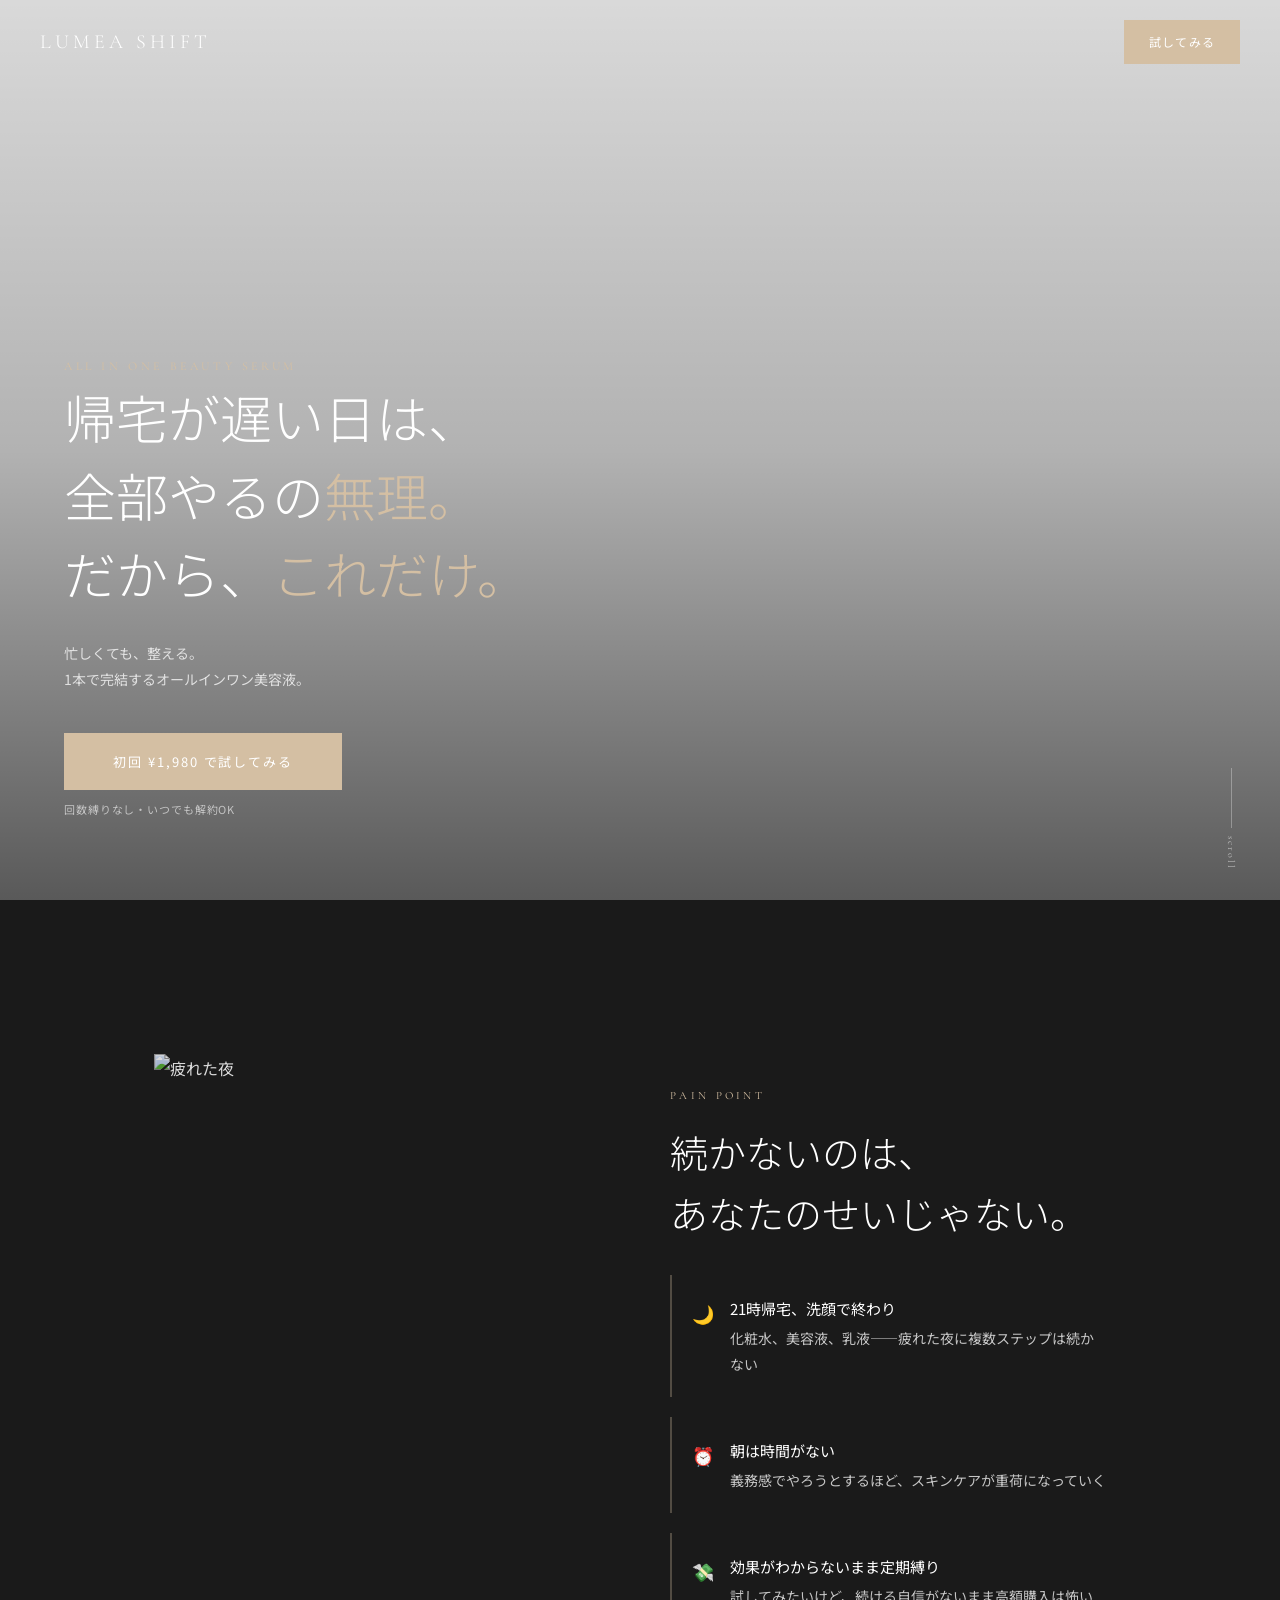
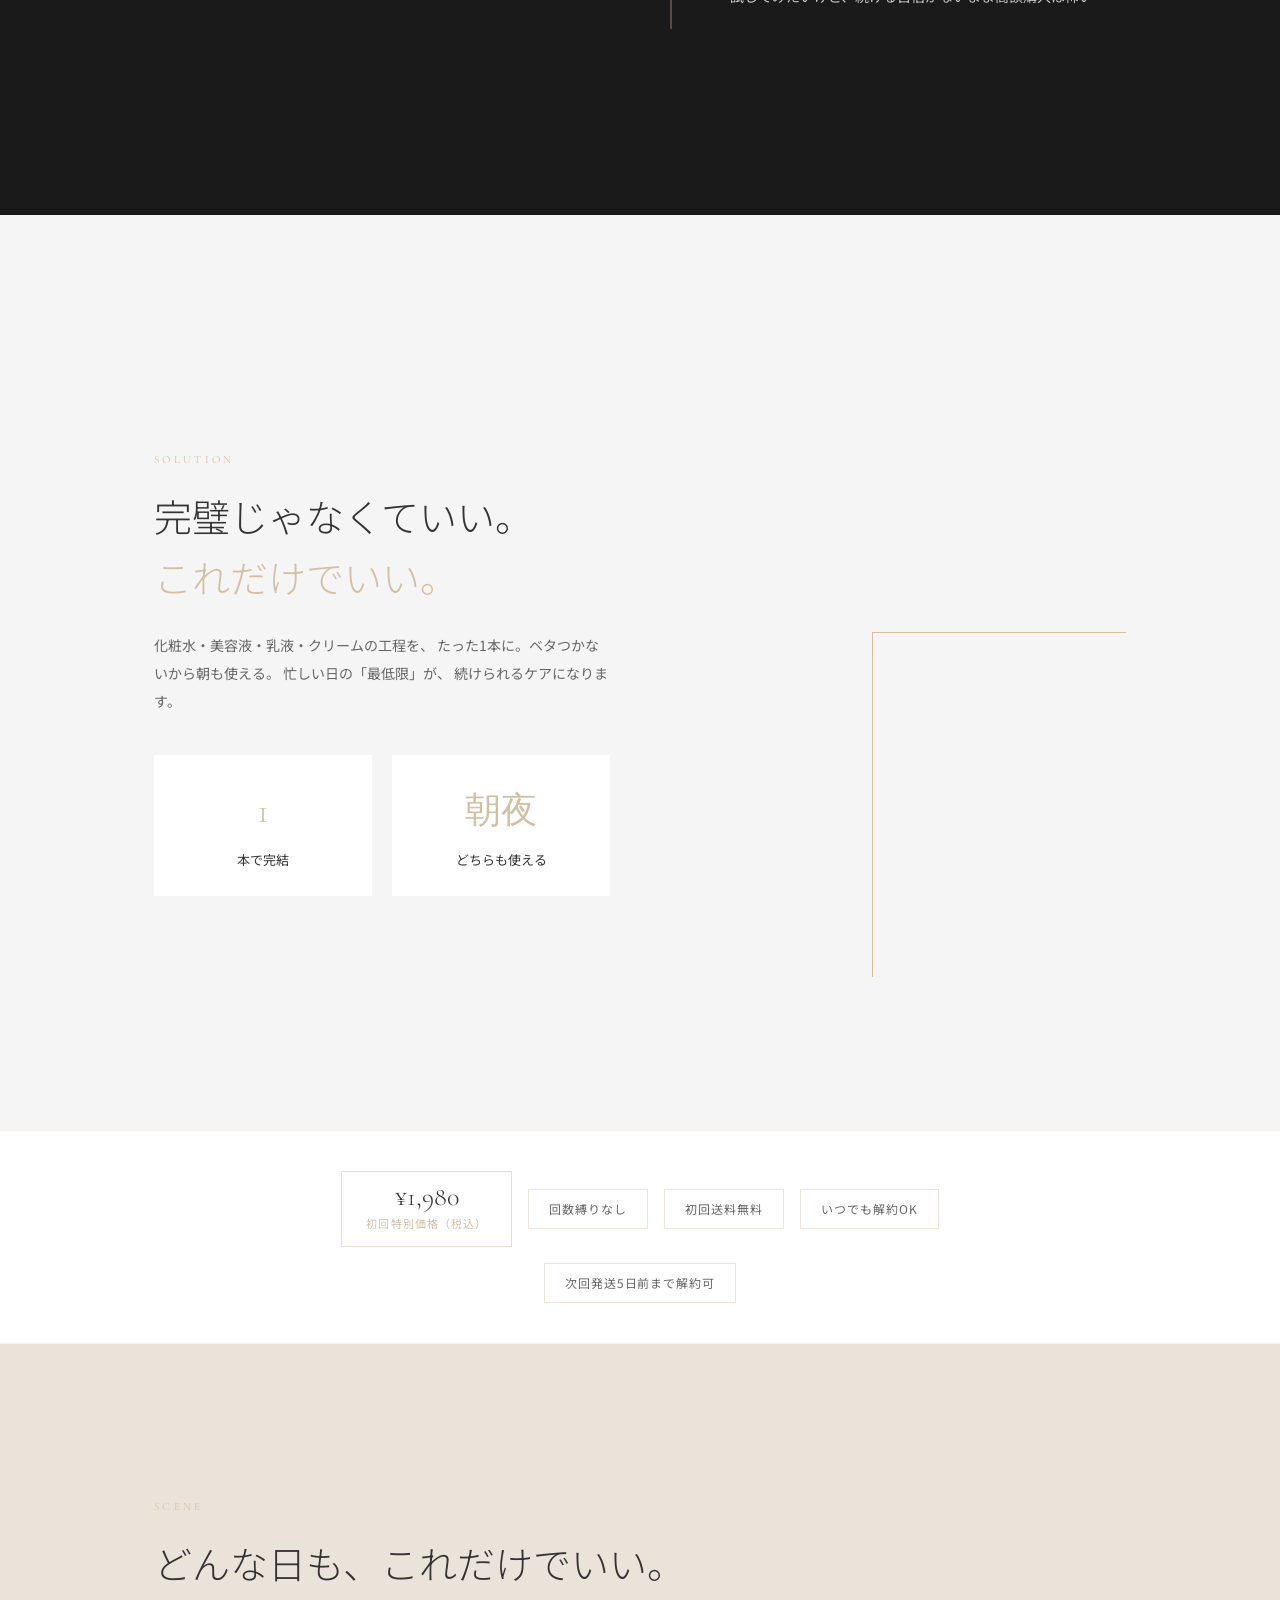
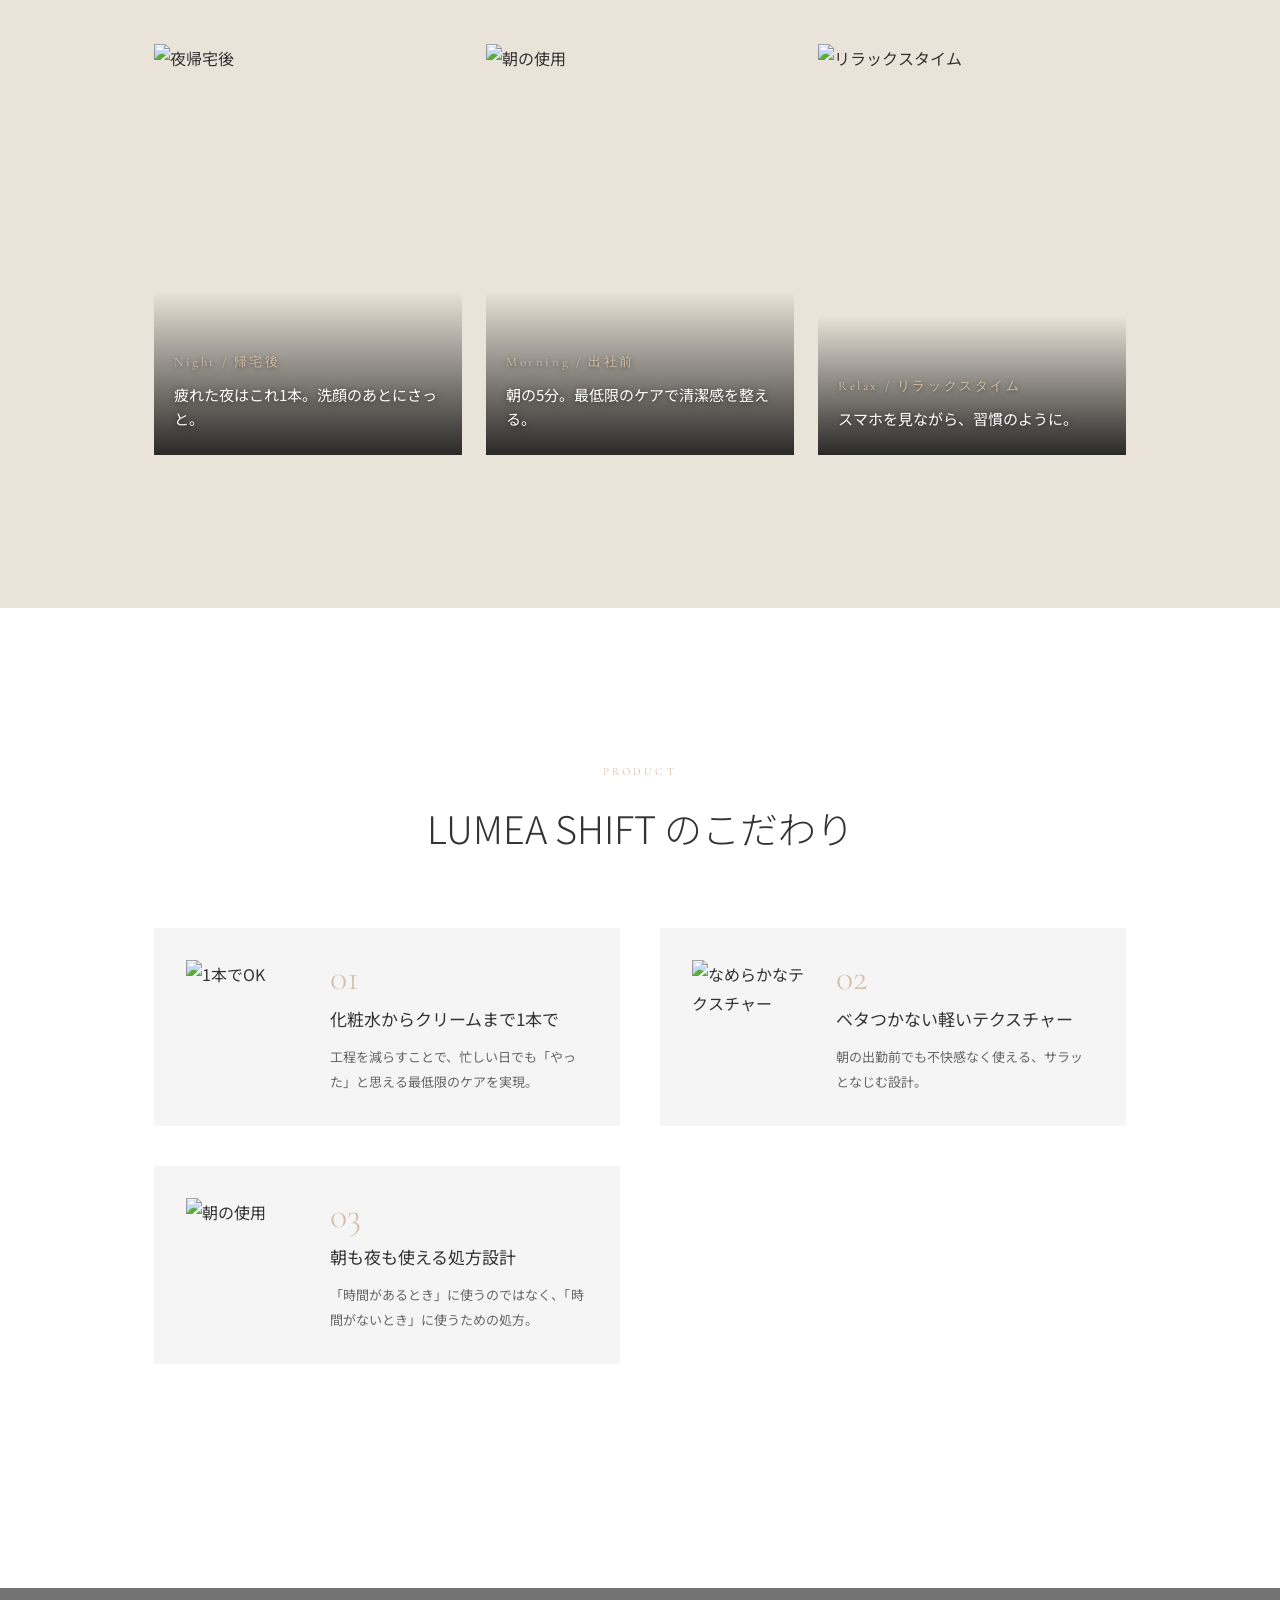
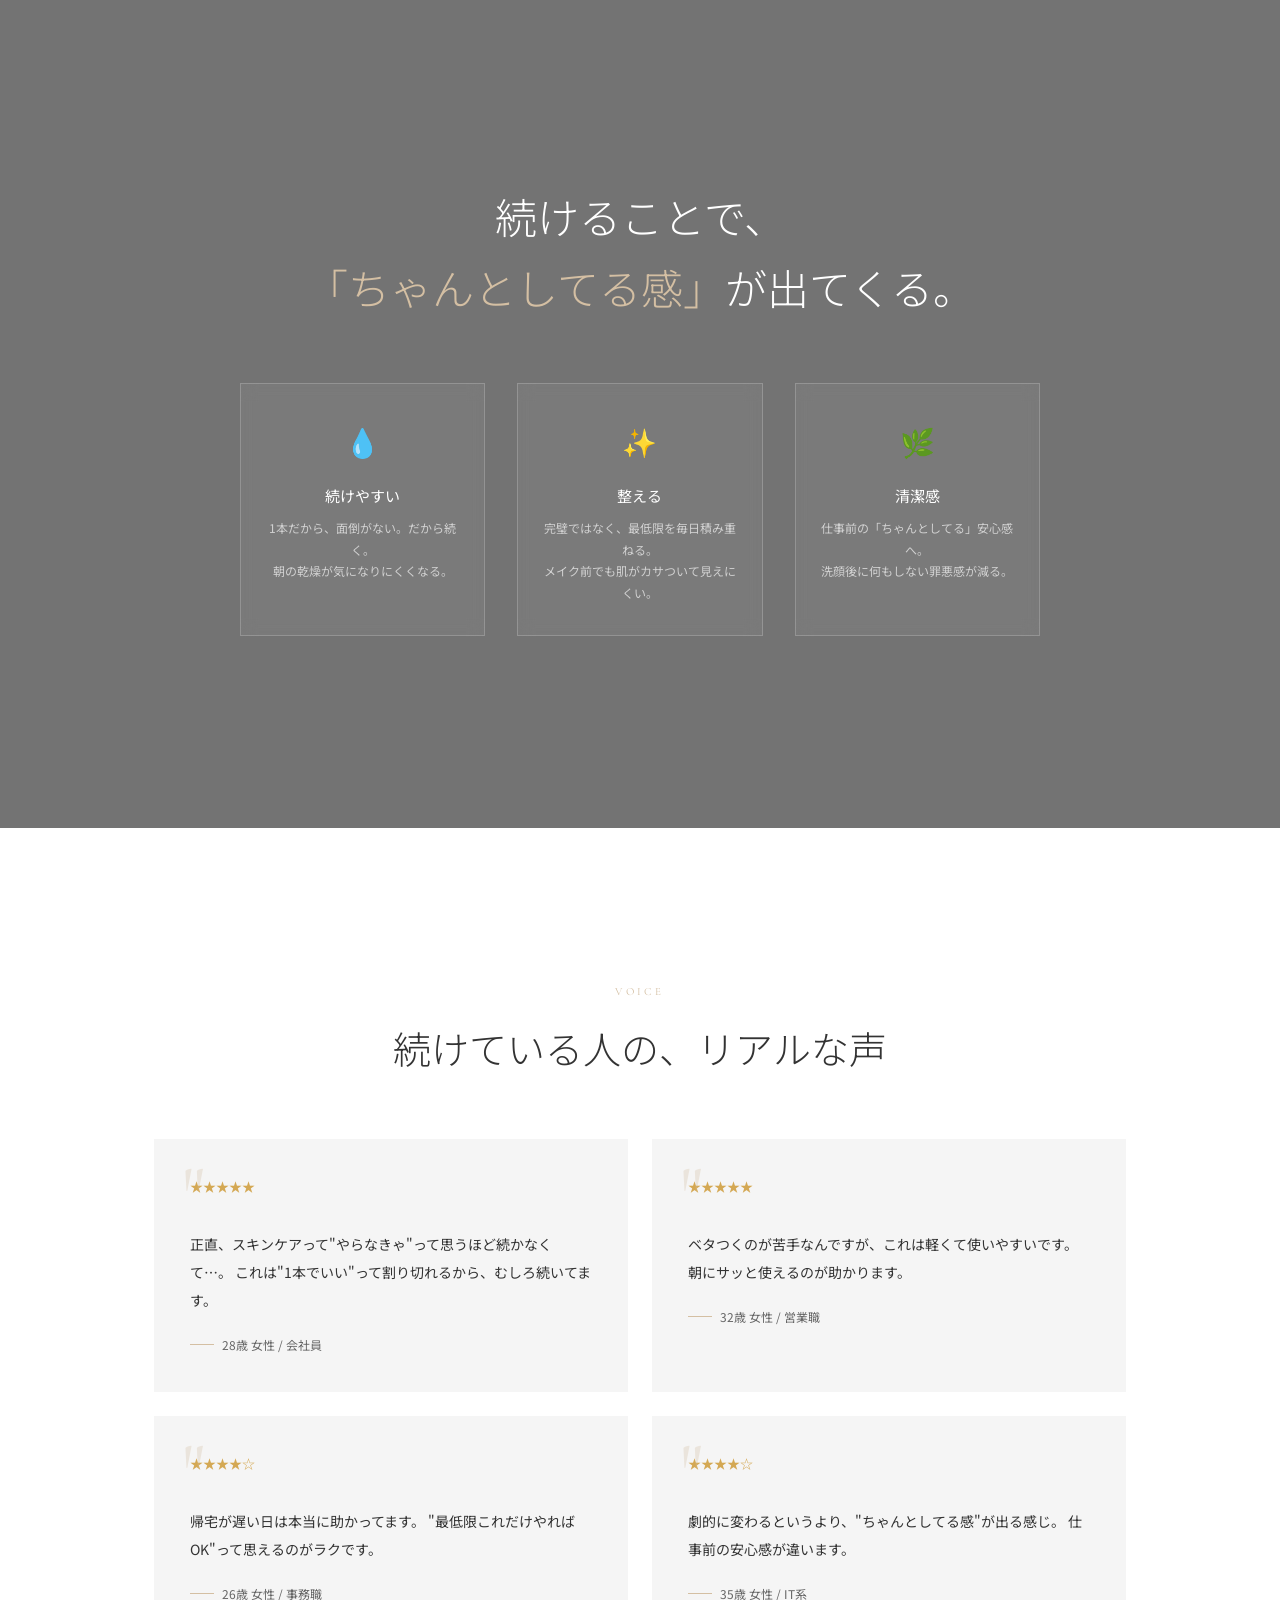
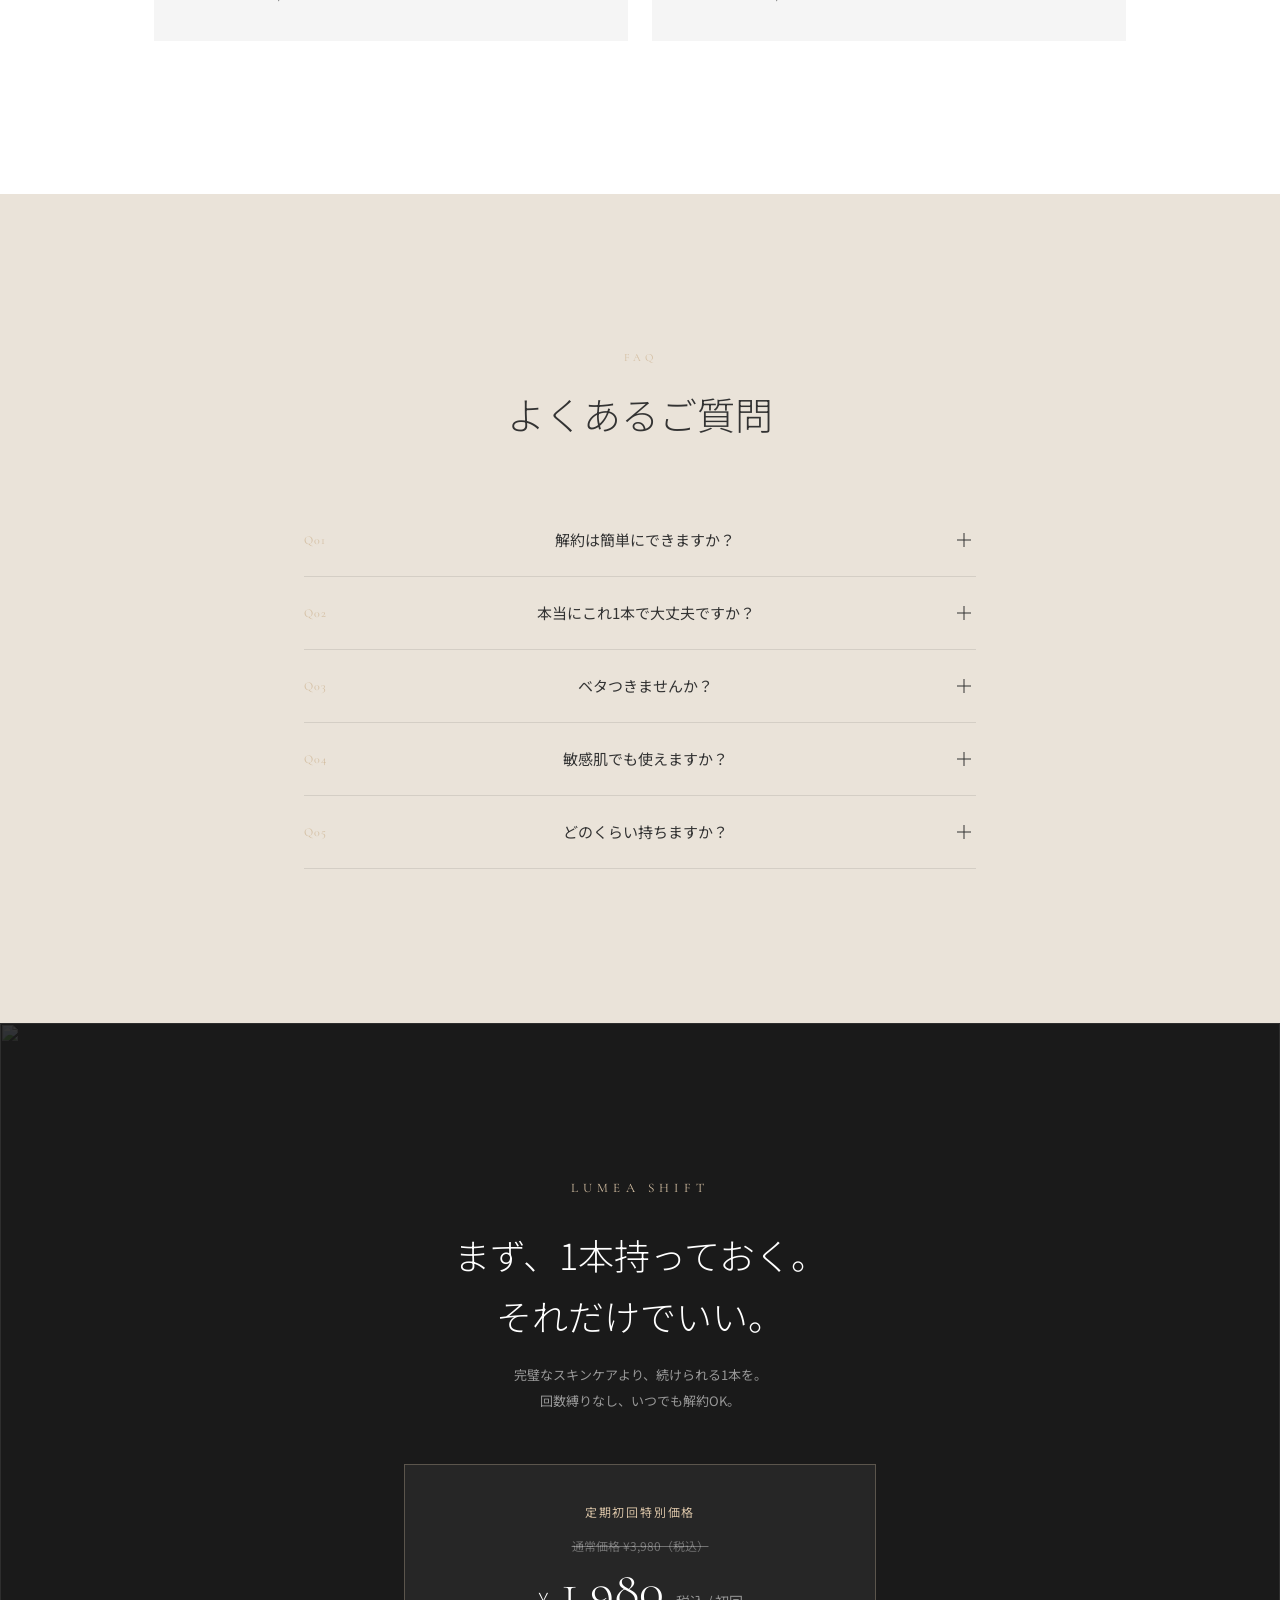
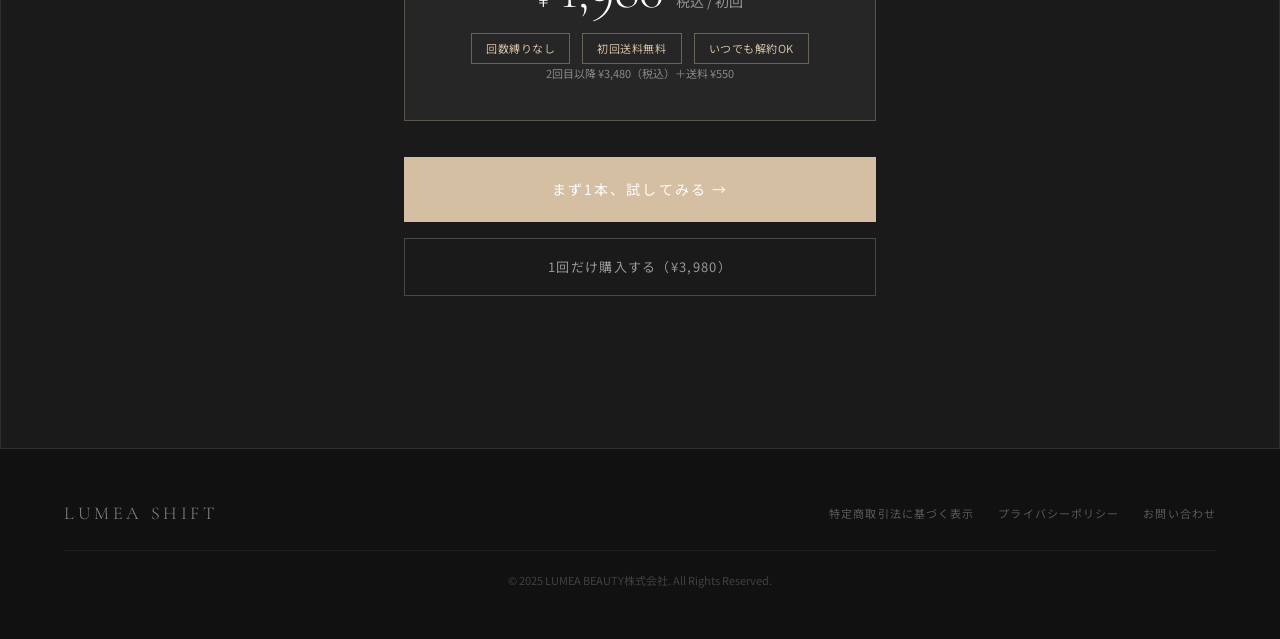
==== commit b48f87f5: "更新-1" ====
--- a/バックアップ/index.html
+++ b/バックアップ/index.html
@@ -3,10 +3,50 @@
 <head>
 <meta charset="UTF-8">
 <meta name="viewport" content="width=device-width, initial-scale=1.0">
+
+<!-- =============================================
+     SEO：タイトル・meta description・canonical
+     ============================================= -->
 <title>LUMEA SHIFT | 忙しくても、整える。</title>
+<meta name="description" content="忙しい日でも続けられる、1本で完結するオールインワン美容液「LUMEA SHIFT」。化粧水・美容液・乳液・クリームを1本に凝縮。回数縛りなし、初回¥1,980。">
+<!-- canonical：自分の正式URLを指定（重複ページによるSEE評価の分散を防ぐ） -->
+<link rel="canonical" href="https://lumea-shift.jp/">
+
+<!-- =============================================
+     ファビコン
+     favicon.ico と apple-touch-icon.png を
+     プロジェクトルートに配置してください
+     ============================================= -->
+<link rel="icon" href="favicon.ico">
+<link rel="icon" type="image/png" sizes="32x32" href="favicon-32x32.png">
+<!-- apple-touch-icon：iPhoneでホーム画面に追加したときのアイコン（180×180px推奨） -->
+<link rel="apple-touch-icon" href="apple-touch-icon.png">
+
+<!-- =============================================
+     OGP（Open Graph Protocol）
+     SNSでシェアされたときのカード表示用
+     ogp.jpg は 1200×630px で作成してください
+     ============================================= -->
+<meta property="og:title" content="LUMEA SHIFT | 忙しくても、整える。">
+<meta property="og:description" content="1本で完結するオールインワン美容液。回数縛りなし、初回¥1,980。">
+<meta property="og:image" content="https://lumea-shift.jp/images/ogp.jpg">
+<meta property="og:url" content="https://lumea-shift.jp/">
+<meta property="og:type" content="website">
+<meta property="og:site_name" content="LUMEA SHIFT">
+<!-- Twitter（X）カード用 -->
+<meta name="twitter:card" content="summary_large_image">
+<meta name="twitter:image" content="https://lumea-shift.jp/images/ogp.jpg">
+
+<!-- =============================================
+     Webフォント読み込み
+     gstatic.com への preconnect を追加することで
+     フォントファイルの取得が速くなる
+     ============================================= -->
 <link rel="preconnect" href="https://fonts.googleapis.com">
+<link rel="preconnect" href="https://fonts.gstatic.com" crossorigin>
 <link href="https://fonts.googleapis.com/css2?family=Cormorant+Garamond:ital,wght@0,300;0,400;1,300;1,400&family=Noto+Sans+JP:wght@300;400&display=swap" rel="stylesheet">
-  <link rel="stylesheet" href="style.css">
+
+<link rel="stylesheet" href="style.css">
 </head>
 <body>
 
@@ -27,7 +67,10 @@
 <!-- ① FV（ファーストビュー） -->
 <!-- 背景に動画_2を使用：夜のベッドサイドシーン -->
 <section class="fv">
-  <video class="fv-video" autoplay muted loop playsinline>
+  <!-- poster：動画読み込み前・自動再生できない環境で表示されるサムネイル画像
+       images/fv-poster.jpg を用意してください（FVのキービジュアル画像が最適） -->
+  <video class="fv-video" autoplay muted loop playsinline
+         poster="images/fv-poster.jpg">
     <source src="videos/video01.mp4" type="video/mp4">
   </video>
   <div class="fv-overlay"></div>
@@ -71,14 +114,14 @@
               化粧水、美容液、乳液——疲れた夜に複数ステップは続かない
             </div>
           </div>
-          <div class="pain-item reveal" style="transition-delay: 0.1s">
+          <div class="pain-item reveal reveal--delay-1">
             <span class="pain-item-icon">⏰</span>
             <div class="pain-item-text">
               <strong>朝は時間がない</strong>
               義務感でやろうとするほど、スキンケアが重荷になっていく
             </div>
           </div>
-          <div class="pain-item reveal" style="transition-delay: 0.2s">
+          <div class="pain-item reveal reveal--delay-2">
             <span class="pain-item-icon">💸</span>
             <div class="pain-item-text">
               <strong>効果がわからないまま定期縛り</strong>
@@ -113,14 +156,15 @@
             <div style="font-family: var(--font-en); font-size: 36px; font-weight: 300; color: var(--accent);">1</div>
             <div style="font-size: 13px; margin-top: 4px;">本で完結</div>
           </div>
-          <div class="reveal" style="text-align: center; padding: 24px; background: white; transition-delay: 0.1s">
+          <div class="reveal reveal--delay-1" style="text-align: center; padding: 24px; background: white;">
             <div style="font-family: var(--font-en); font-size: 36px; font-weight: 300; color: var(--accent);">朝夜</div>
             <div style="font-size: 13px; margin-top: 4px;">どちらも使える</div>
           </div>
         </div>
       </div>
       <div class="solution-video-wrap reveal-right">
-        <video class="solution-video" autoplay muted loop playsinline>
+        <video class="solution-video" autoplay muted loop playsinline
+               poster="images/solution-poster.jpg">
           <source src="videos/video02.mp4" type="video/mp4">
         </video>
       </div>
@@ -135,10 +179,10 @@
       <span class="trust-item-price">¥1,980</span>
       <span class="trust-item-label">初回特別価格（税込）</span>
     </div>
-    <span class="trust-item-badge reveal" style="transition-delay:0.1s">回数縛りなし</span>
-    <span class="trust-item-badge reveal" style="transition-delay:0.15s">初回送料無料</span>
-    <span class="trust-item-badge reveal" style="transition-delay:0.2s">いつでも解約OK</span>
-    <span class="trust-item-badge reveal" style="transition-delay:0.25s">次回発送5日前まで解約可</span>
+    <span class="trust-item-badge reveal reveal--delay-1">回数縛りなし</span>
+    <span class="trust-item-badge reveal reveal--delay-2">初回送料無料</span>
+    <span class="trust-item-badge reveal reveal--delay-3">いつでも解約OK</span>
+    <span class="trust-item-badge reveal reveal--delay-4">次回発送5日前まで解約可</span>
   </div>
 </section>
 
@@ -157,14 +201,14 @@
           <p class="scene-card-text">疲れた夜はこれ1本。洗顔のあとにさっと。</p>
         </div>
       </div>
-      <div class="scene-card reveal" style="transition-delay: 0.1s">
+      <div class="scene-card reveal reveal--delay-1">
         <img src="images/image07.png" alt="朝の使用" class="scene-card-img">
         <div class="scene-card-label">
           <span class="scene-card-time">Morning / 出社前</span>
           <p class="scene-card-text">朝の5分。最低限のケアで清潔感を整える。</p>
         </div>
       </div>
-      <div class="scene-card reveal" style="transition-delay: 0.2s">
+      <div class="scene-card reveal reveal--delay-2">
         <img src="images/image08.png" alt="リラックスタイム" class="scene-card-img">
         <div class="scene-card-label">
           <span class="scene-card-time">Relax / リラックスタイム</span>
@@ -193,7 +237,7 @@
         </div>
       </div>
       <!-- 特徴2：テクスチャー -->
-      <div class="feature-card reveal" style="transition-delay: 0.1s">
+      <div class="feature-card reveal reveal--delay-1">
         <img src="images/image03.png" alt="なめらかなテクスチャー" class="feature-img">
         <div class="feature-info">
           <div class="feature-num">02</div>
@@ -202,7 +246,7 @@
         </div>
       </div>
       <!-- 特徴3：朝夜 -->
-      <div class="feature-card reveal" style="transition-delay: 0.15s">
+      <div class="feature-card reveal reveal--delay-2">
         <img src="images/image04.png" alt="朝の使用" class="feature-img">
         <div class="feature-info">
           <div class="feature-num">03</div>
@@ -218,7 +262,8 @@
 <!-- ⑥ ベネフィットセクション -->
 <!-- 動画_3を背景に使用 -->
 <section class="benefit">
-  <video class="benefit-video" autoplay muted loop playsinline>
+  <video class="benefit-video" autoplay muted loop playsinline
+         poster="images/benefit-poster.jpg">
     <source src="videos/video03.mp4" type="video/mp4">
   </video>
   <div class="benefit-overlay"></div>
@@ -235,14 +280,14 @@
         <p>1本だから、面倒がない。だから続く。<br>
         朝の乾燥が気になりにくくなる。</p>
       </div>
-      <div class="benefit-point reveal" style="transition-delay: 0.1s">
+      <div class="benefit-point reveal reveal--delay-1">
         <span class="benefit-point-icon">✨</span>
         <h3>整える</h3>
         <!-- 【変更12】体感変化の一文を追加 -->
         <p>完璧ではなく、最低限を毎日積み重ねる。<br>
         メイク前でも肌がカサついて見えにくい。</p>
       </div>
-      <div class="benefit-point reveal" style="transition-delay: 0.2s">
+      <div class="benefit-point reveal reveal--delay-2">
         <span class="benefit-point-icon">🌿</span>
         <h3>清潔感</h3>
         <!-- 【変更12】体感変化の一文を追加 -->
@@ -269,7 +314,7 @@
         </p>
         <div class="review-author">28歳 女性 / 会社員</div>
       </div>
-      <div class="review-card reveal" style="transition-delay: 0.1s">
+      <div class="review-card reveal reveal--delay-1">
         <div class="review-stars">★★★★★</div>
         <p class="review-text">
           ベタつくのが苦手なんですが、これは軽くて使いやすいです。
@@ -277,7 +322,7 @@
         </p>
         <div class="review-author">32歳 女性 / 営業職</div>
       </div>
-      <div class="review-card reveal" style="transition-delay: 0.15s">
+      <div class="review-card reveal reveal--delay-2">
         <div class="review-stars">★★★★☆</div>
         <p class="review-text">
           帰宅が遅い日は本当に助かってます。
@@ -285,7 +330,7 @@
         </p>
         <div class="review-author">26歳 女性 / 事務職</div>
       </div>
-      <div class="review-card reveal" style="transition-delay: 0.2s">
+      <div class="review-card reveal reveal--delay-3">
         <div class="review-stars">★★★★☆</div>
         <p class="review-text">
           劇的に変わるというより、"ちゃんとしてる感"が出る感じ。
@@ -406,8 +451,9 @@
     <a href="#">お問い合わせ</a>
   </div>
   <div class="footer-copy">
-    © 2024 LUMEA BEAUTY株式会社. All Rights Reserved.
-  </div>
-</footer>  <script src="script.js"></script>
+    © 2025 LUMEA BEAUTY株式会社. All Rights Reserved.
+  </div>
+</footer>
+<script src="script.js"></script>
 </body>
 </html>
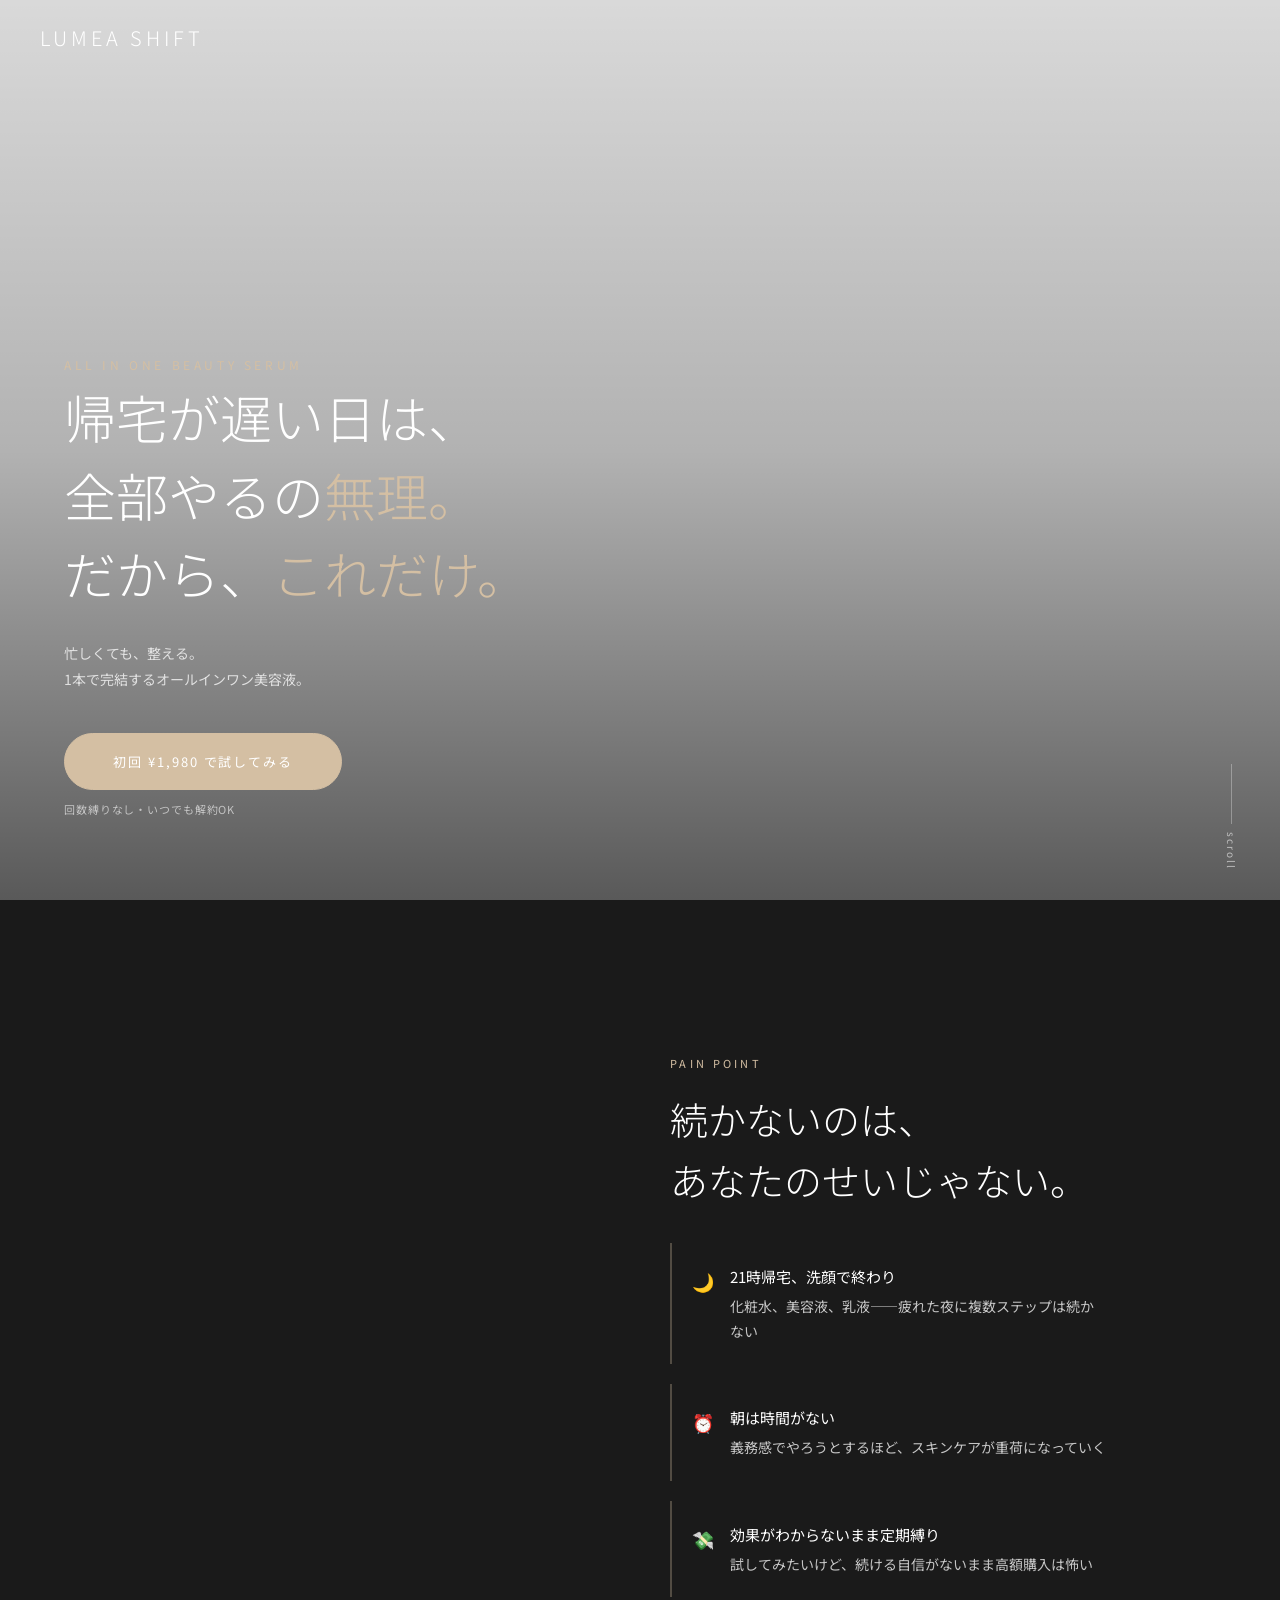
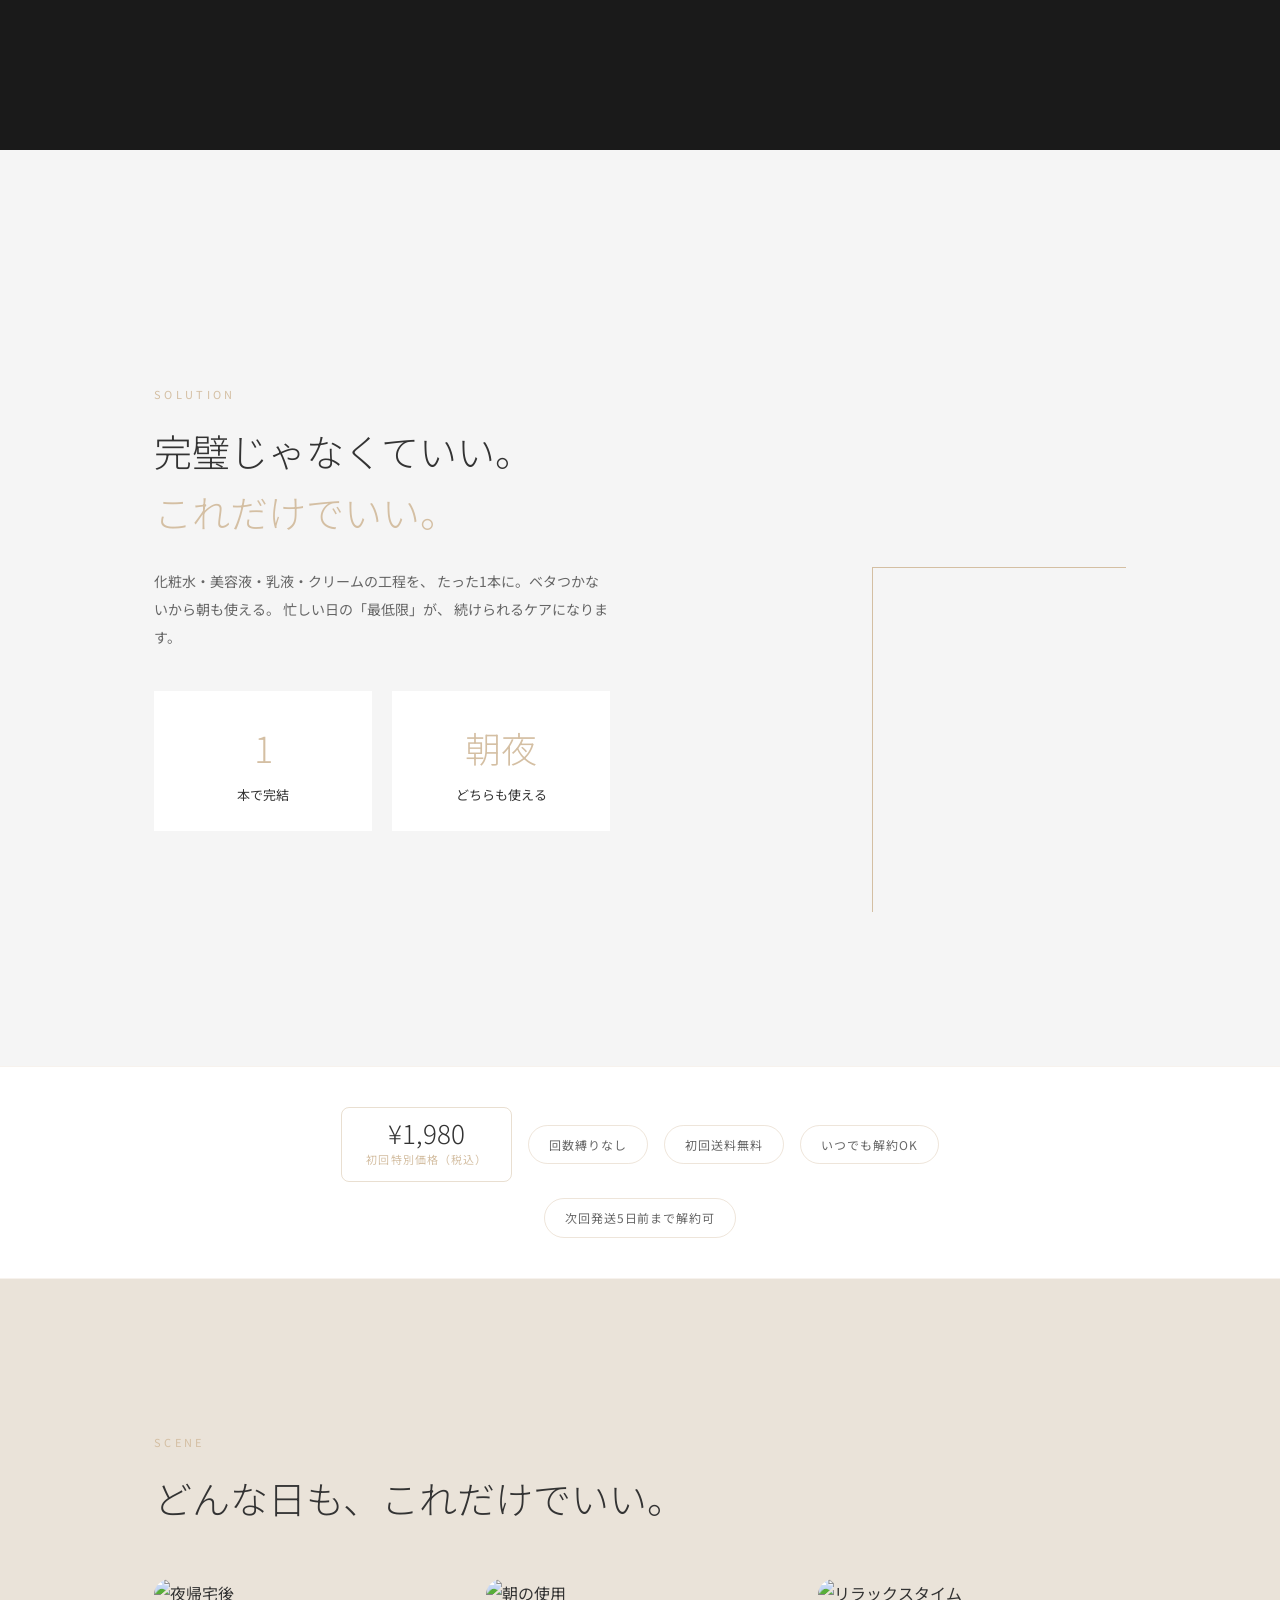
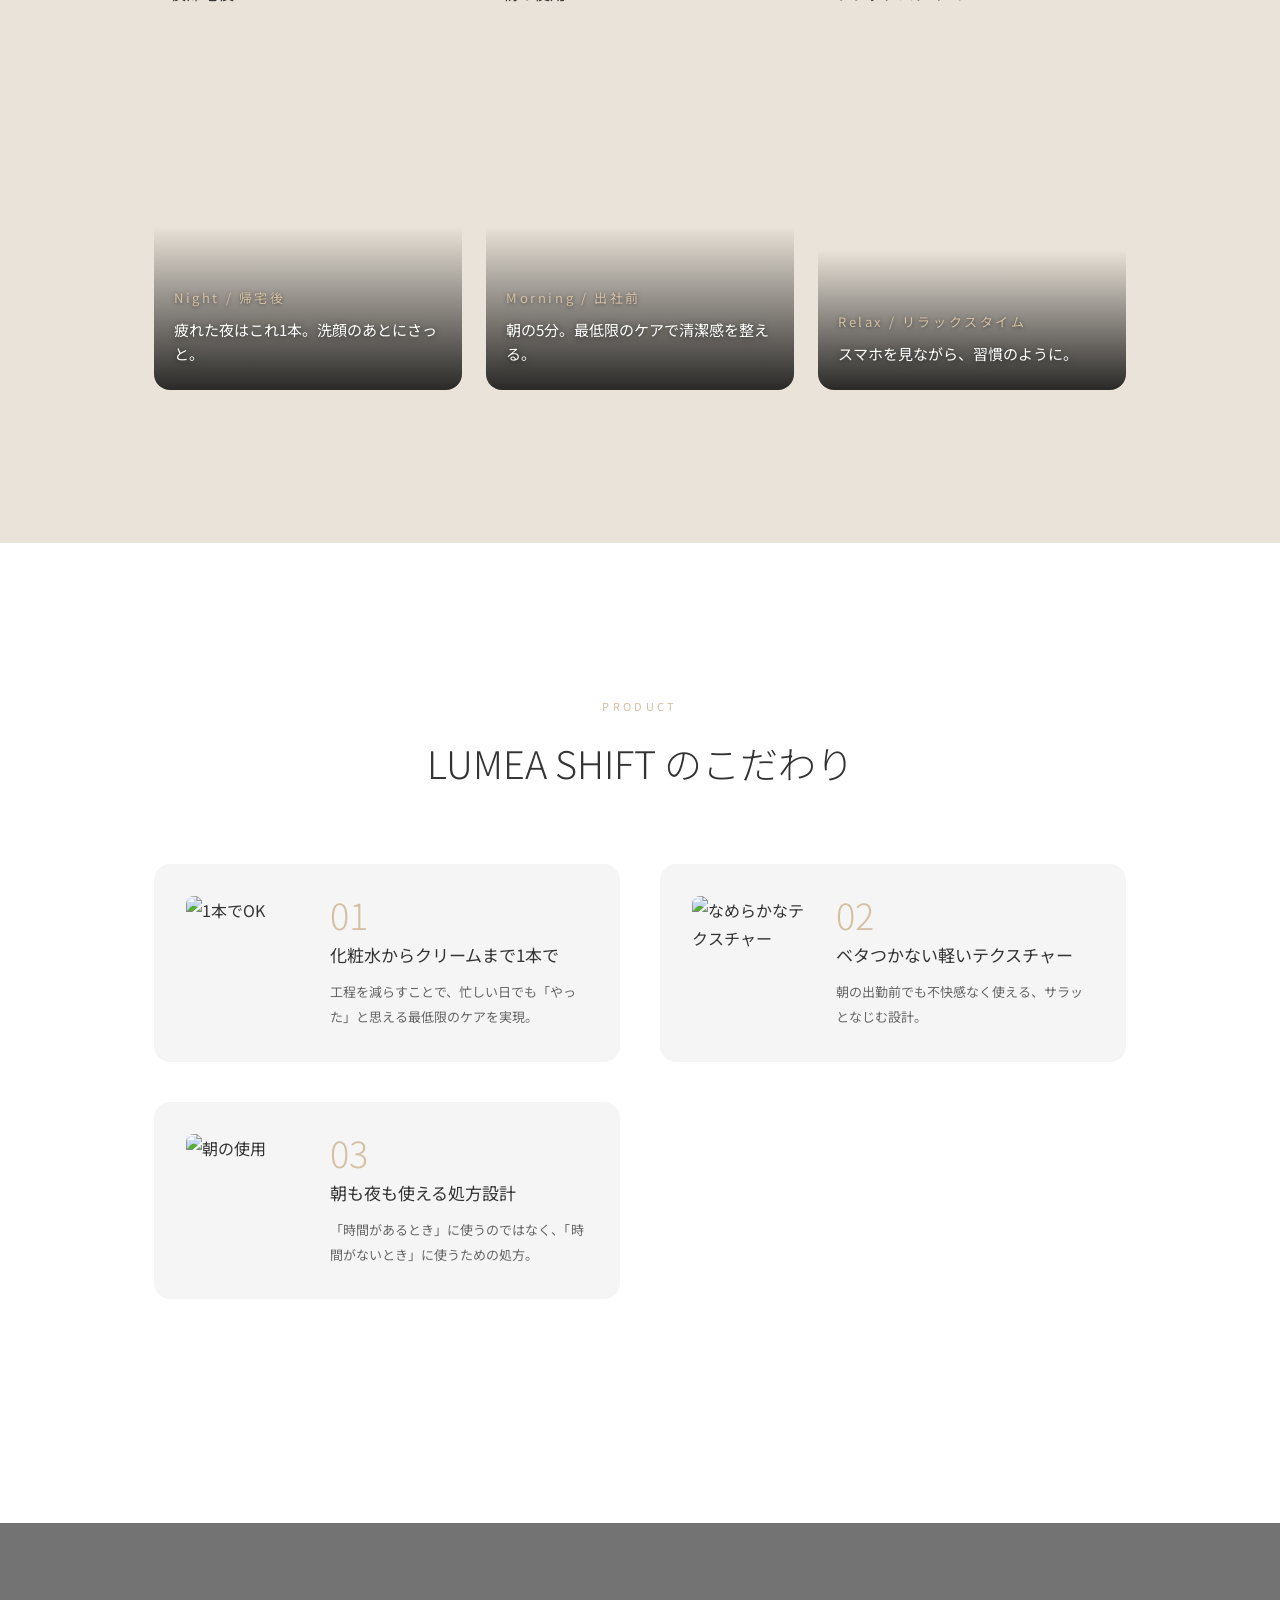
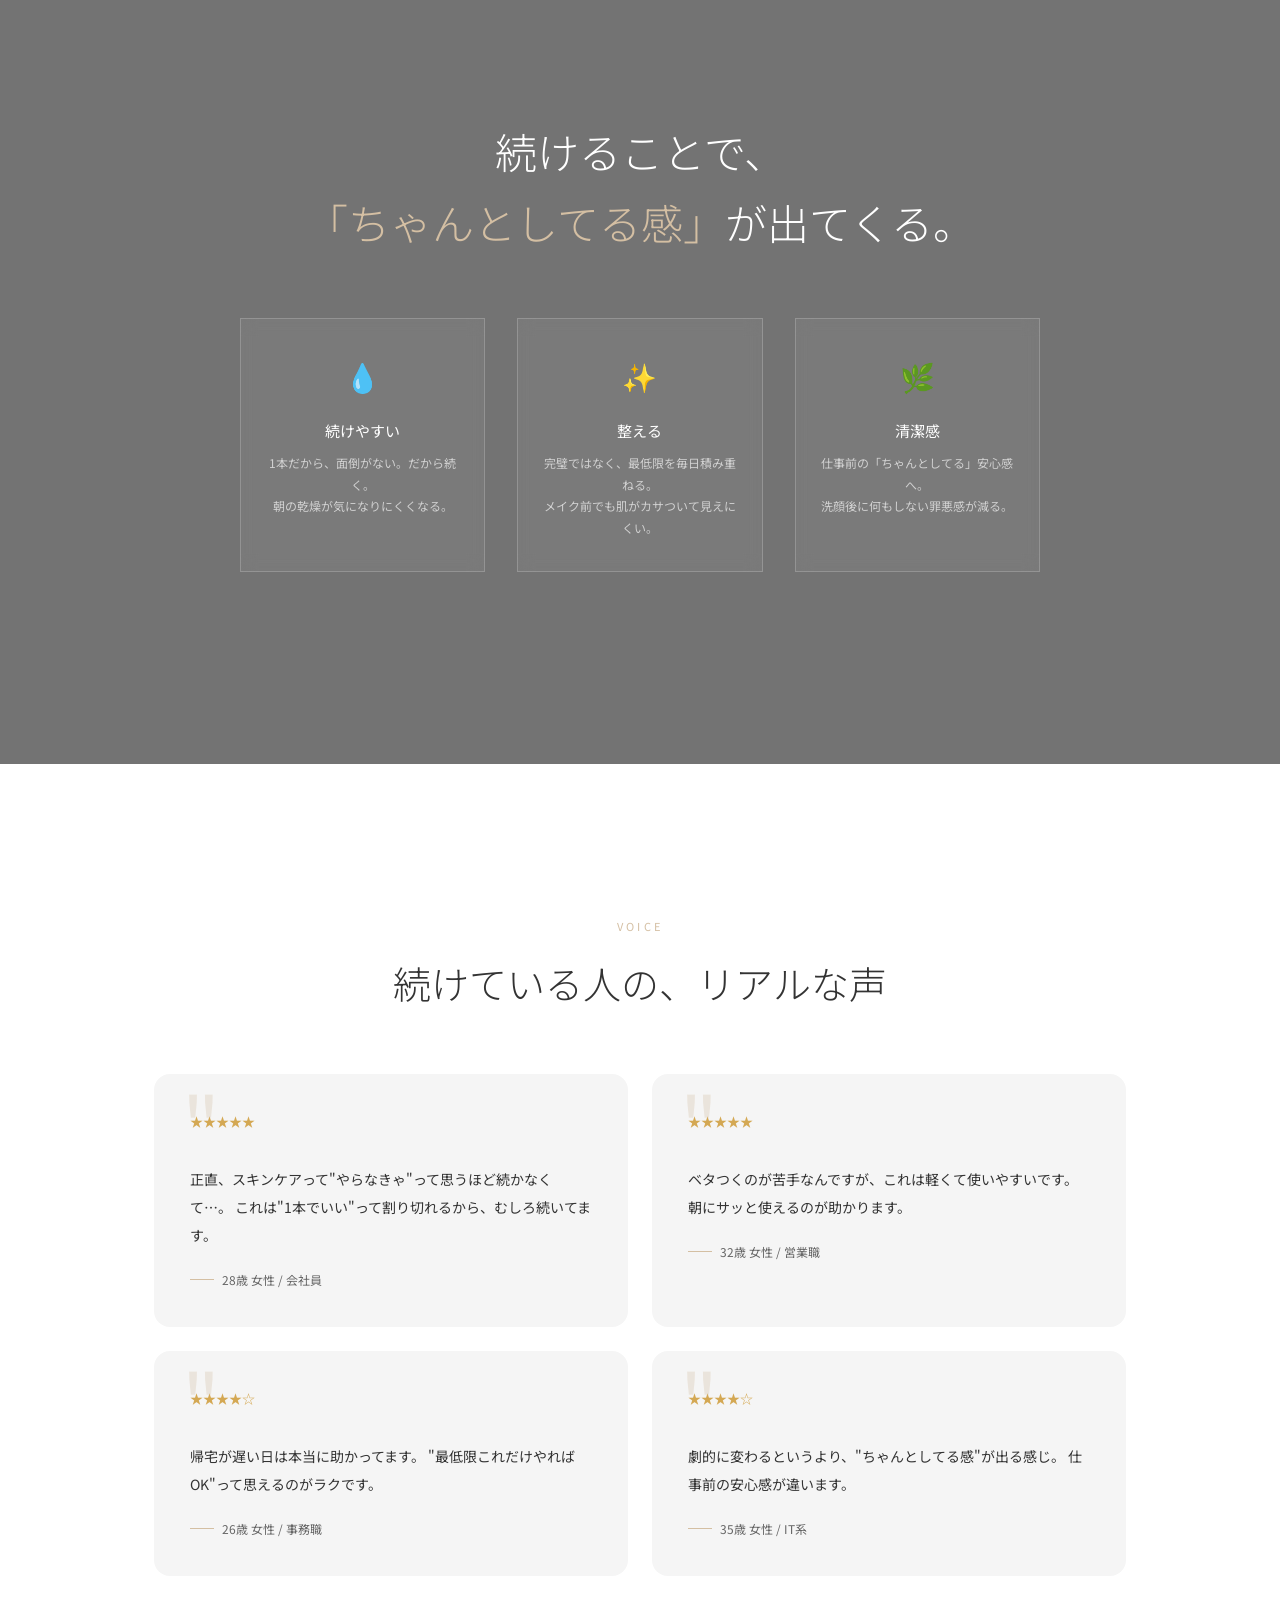
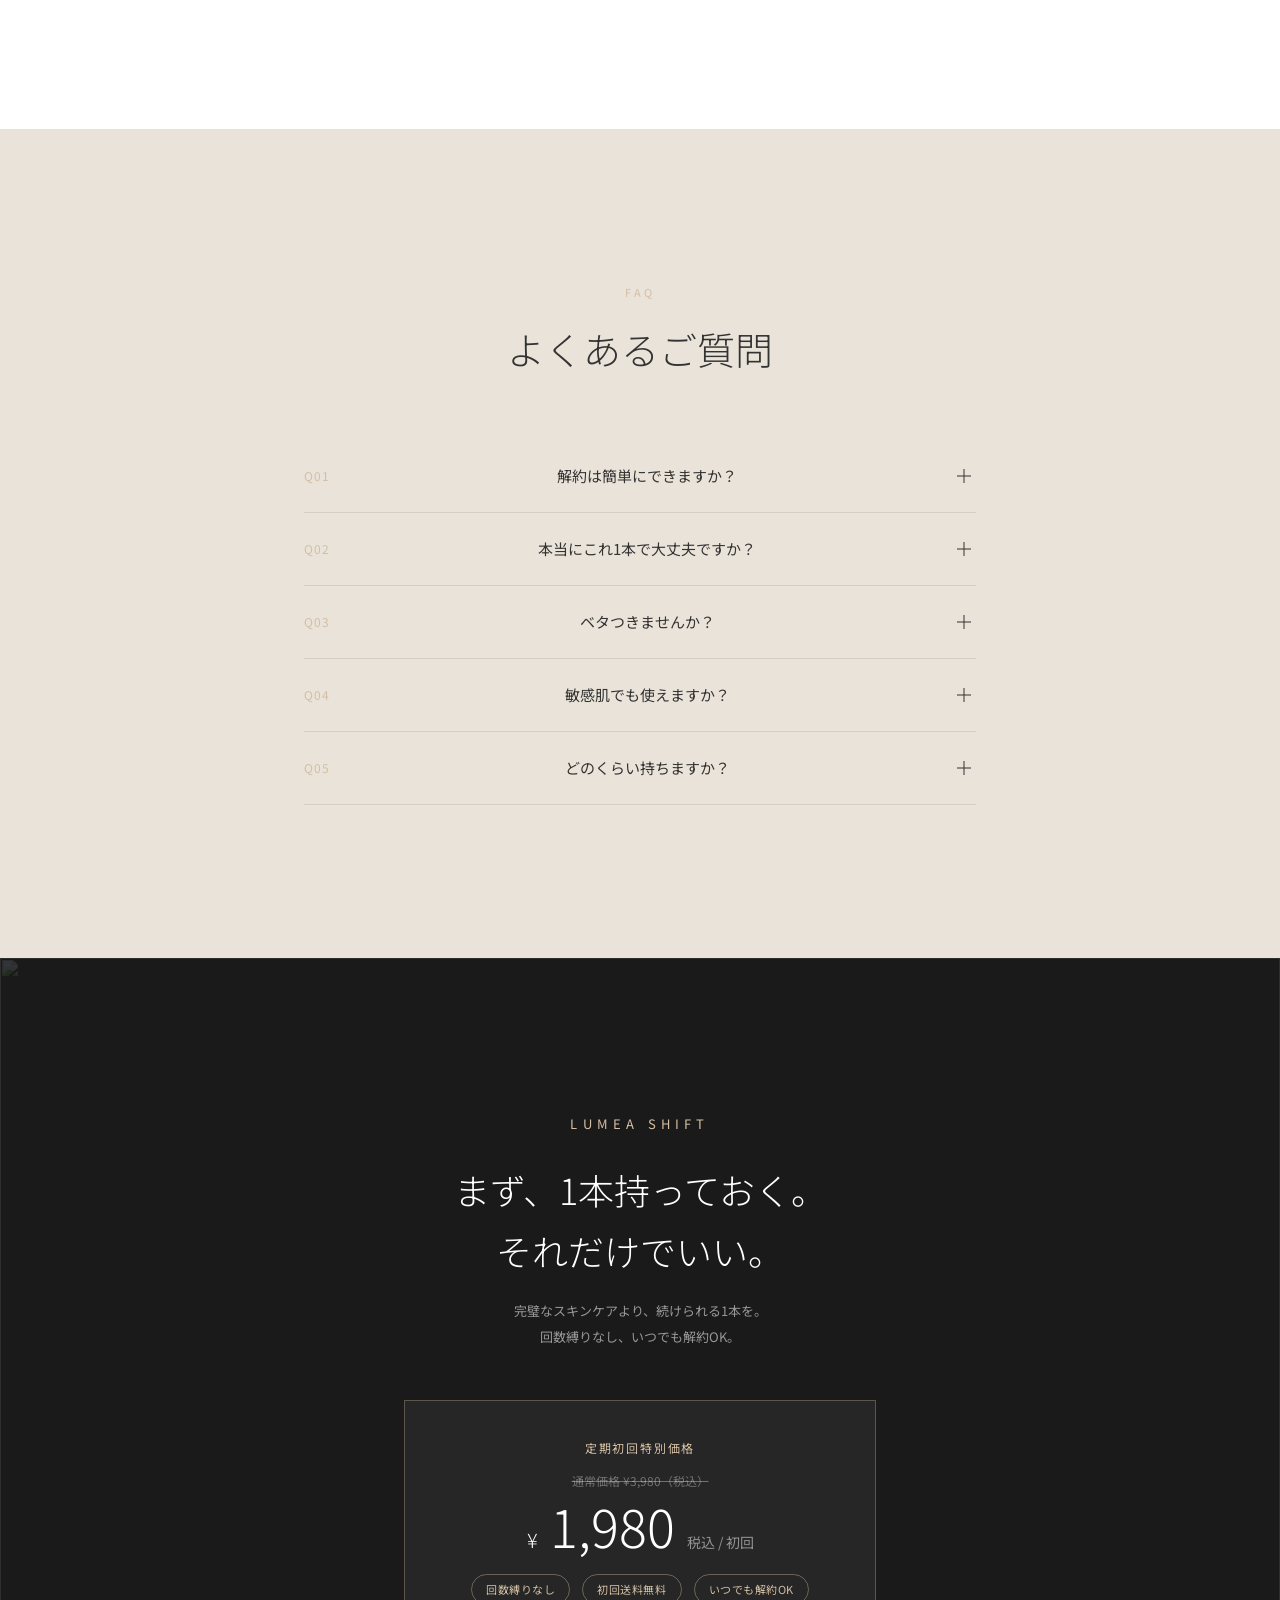
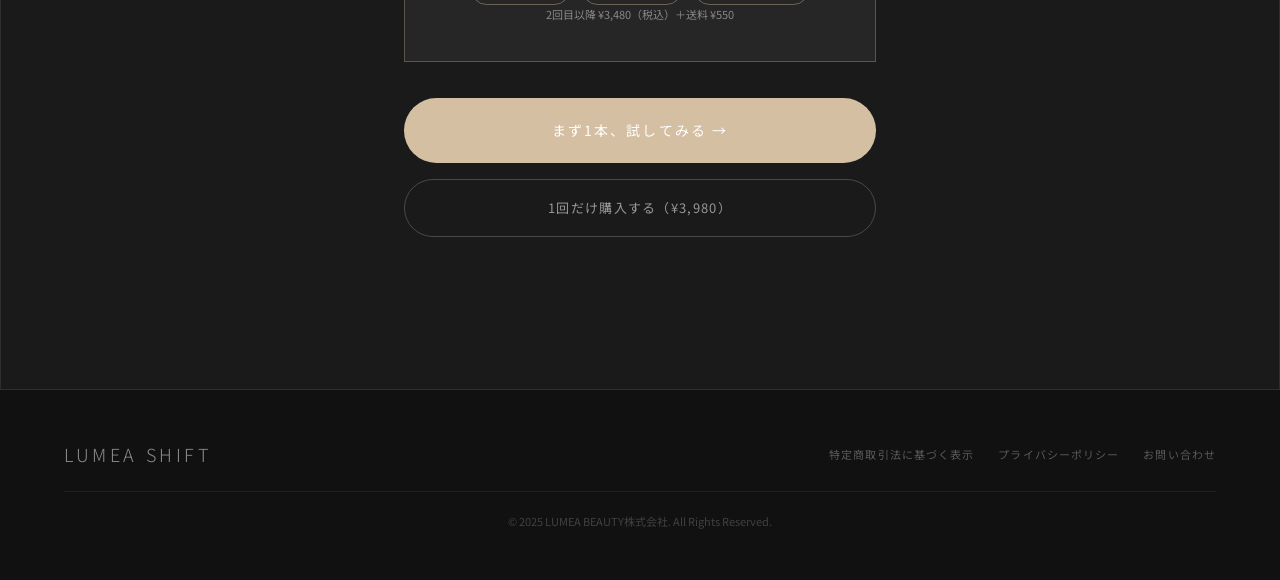
==== commit 47f07760: "更新-4" ====
--- a/バックアップ/index.html
+++ b/バックアップ/index.html
@@ -1,459 +1,466 @@
 <!DOCTYPE html>
 <html lang="ja">
+
 <head>
-<meta charset="UTF-8">
-<meta name="viewport" content="width=device-width, initial-scale=1.0">
-
-<!-- =============================================
+  <meta charset="UTF-8">
+  <meta name="viewport" content="width=device-width, initial-scale=1.0">
+
+  <!-- =============================================
      SEO：タイトル・meta description・canonical
      ============================================= -->
-<title>LUMEA SHIFT | 忙しくても、整える。</title>
-<meta name="description" content="忙しい日でも続けられる、1本で完結するオールインワン美容液「LUMEA SHIFT」。化粧水・美容液・乳液・クリームを1本に凝縮。回数縛りなし、初回¥1,980。">
-<!-- canonical：自分の正式URLを指定（重複ページによるSEE評価の分散を防ぐ） -->
-<link rel="canonical" href="https://lumea-shift.jp/">
-
-<!-- =============================================
+  <title>LUMEA SHIFT | 忙しくても、整える。</title>
+  <meta name="description" content="忙しい日でも続けられる、1本で完結するオールインワン美容液「LUMEA SHIFT」。化粧水・美容液・乳液・クリームを1本に凝縮。回数縛りなし、初回¥1,980。">
+  <!-- canonical：自分の正式URLを指定（重複ページによるSEE評価の分散を防ぐ） -->
+  <link rel="canonical" href="https://lumea-shift.jp/">
+
+  <!-- =============================================
      ファビコン
      favicon.ico と apple-touch-icon.png を
      プロジェクトルートに配置してください
      ============================================= -->
-<link rel="icon" href="favicon.ico">
-<link rel="icon" type="image/png" sizes="32x32" href="favicon-32x32.png">
-<!-- apple-touch-icon：iPhoneでホーム画面に追加したときのアイコン（180×180px推奨） -->
-<link rel="apple-touch-icon" href="apple-touch-icon.png">
-
-<!-- =============================================
+  <link rel="icon" href="favicon.ico">
+  <link rel="icon" type="image/png" sizes="32x32" href="favicon-32x32.png">
+  <!-- apple-touch-icon：iPhoneでホーム画面に追加したときのアイコン（180×180px推奨） -->
+  <link rel="apple-touch-icon" href="apple-touch-icon.png">
+
+  <!-- =============================================
      OGP（Open Graph Protocol）
      SNSでシェアされたときのカード表示用
      ogp.jpg は 1200×630px で作成してください
      ============================================= -->
-<meta property="og:title" content="LUMEA SHIFT | 忙しくても、整える。">
-<meta property="og:description" content="1本で完結するオールインワン美容液。回数縛りなし、初回¥1,980。">
-<meta property="og:image" content="https://lumea-shift.jp/images/ogp.jpg">
-<meta property="og:url" content="https://lumea-shift.jp/">
-<meta property="og:type" content="website">
-<meta property="og:site_name" content="LUMEA SHIFT">
-<!-- Twitter（X）カード用 -->
-<meta name="twitter:card" content="summary_large_image">
-<meta name="twitter:image" content="https://lumea-shift.jp/images/ogp.jpg">
-
-<!-- =============================================
+  <meta property="og:title" content="LUMEA SHIFT | 忙しくても、整える。">
+  <meta property="og:description" content="1本で完結するオールインワン美容液。回数縛りなし、初回¥1,980。">
+  <meta property="og:image" content="https://lumea-shift.jp/images/ogp.jpg">
+  <meta property="og:url" content="https://lumea-shift.jp/">
+  <meta property="og:type" content="website">
+  <meta property="og:site_name" content="LUMEA SHIFT">
+  <!-- Twitter（X）カード用 -->
+  <meta name="twitter:card" content="summary_large_image">
+  <meta name="twitter:image" content="https://lumea-shift.jp/images/ogp.jpg">
+
+  <!-- =============================================
      Webフォント読み込み
      gstatic.com への preconnect を追加することで
      フォントファイルの取得が速くなる
      ============================================= -->
-<link rel="preconnect" href="https://fonts.googleapis.com">
-<link rel="preconnect" href="https://fonts.gstatic.com" crossorigin>
-<link href="https://fonts.googleapis.com/css2?family=Cormorant+Garamond:ital,wght@0,300;0,400;1,300;1,400&family=Noto+Sans+JP:wght@300;400&display=swap" rel="stylesheet">
-
-<link rel="stylesheet" href="style.css">
+  <link rel="preconnect" href="https://fonts.googleapis.com">
+  <link rel="preconnect" href="https://fonts.gstatic.com" crossorigin>
+  <link
+    href="https://fonts.googleapis.com/css2?family=Cormorant+Garamond:ital,wght@0,300;0,400;1,300;1,400&family=Noto+Sans+JP:wght@300;400&display=swap"
+    rel="stylesheet">
+
+  <link rel="stylesheet" href="style.css">
 </head>
+
 <body>
 
-<!-- ローディング画面 -->
-<div id="loading">
-  <div class="loading-logo">LUMEA SHIFT</div>
-  <div class="loading-sub">ALL IN ONE BEAUTY SERUM</div>
-  <div class="loading-bar"></div>
-</div>
-
-<!-- ナビゲーション -->
-<nav class="nav" id="nav">
-  <a href="#" class="nav-logo">LUMEA SHIFT</a>
-  <!-- 【変更7】「はじめる」→「試してみる」に変更（コミットメント感を下げる） -->
-  <a href="#cta" class="nav-cta">試してみる</a>
-</nav>
-
-<!-- ① FV（ファーストビュー） -->
-<!-- 背景に動画_2を使用：夜のベッドサイドシーン -->
-<section class="fv">
-  <!-- poster：動画読み込み前・自動再生できない環境で表示されるサムネイル画像
+  <!-- ローディング画面 -->
+  <div id="loading">
+    <div class="loading-logo">LUMEA SHIFT</div>
+    <div class="loading-sub">ALL IN ONE BEAUTY SERUM</div>
+    <div class="loading-bar"></div>
+  </div>
+
+  <!-- ナビゲーション -->
+  <nav class="nav" id="nav">
+    <a href="#" class="nav-logo">LUMEA SHIFT</a>
+  </nav>
+
+  <!-- ① FV（ファーストビュー） -->
+  <!-- 背景に動画_2を使用：夜のベッドサイドシーン -->
+  <section class="fv">
+    <!-- poster：動画読み込み前・自動再生できない環境で表示されるサムネイル画像
        images/fv-poster.jpg を用意してください（FVのキービジュアル画像が最適） -->
-  <video class="fv-video" autoplay muted loop playsinline
-         poster="images/fv-poster.jpg">
-    <source src="videos/video01.mp4" type="video/mp4">
-  </video>
-  <div class="fv-overlay"></div>
-  <div class="fv-content">
-    <span class="fv-eyebrow">ALL IN ONE BEAUTY SERUM</span>
-    <h1 class="fv-headline">
-      帰宅が遅い日は、<br>
-      全部やるの<em>無理。</em><br>
-      だから、<em>これだけ。</em>
-    </h1>
-    <p class="fv-sub">
-      忙しくても、整える。<br>
-      1本で完結するオールインワン美容液。
-    </p>
-    <a href="#cta" class="fv-btn">初回 ¥1,980 で試してみる</a>
-    <!-- 【変更8】ボタン直下に安心テキストを追加（縛りへの恐怖を早期解消） -->
-    <p class="fv-btn-note">回数縛りなし・いつでも解約OK</p>
+    <video class="fv-video" autoplay muted loop playsinline poster="images/fv-poster.jpg">
+      <source src="videos/video01.mp4" type="video/mp4">
+    </video>
+    <div class="fv-overlay"></div>
+    <div class="fv-content">
+      <span class="fv-eyebrow">ALL IN ONE BEAUTY SERUM</span>
+      <h1 class="fv-headline">
+        帰宅が遅い日は、<br>
+        全部やるの<em>無理。</em><br>
+        だから、<em>これだけ。</em>
+      </h1>
+      <p class="fv-sub">
+        忙しくても、整える。<br>
+        1本で完結するオールインワン美容液。
+      </p>
+      <a href="#cta" class="fv-btn">初回 ¥1,980 で試してみる</a>
+      <!-- 【変更8】ボタン直下に安心テキストを追加（縛りへの恐怖を早期解消） -->
+      <p class="fv-btn-note">回数縛りなし・いつでも解約OK</p>
+    </div>
+    <div class="fv-scroll">
+      <div class="fv-scroll-line"></div>
+      <span>scroll</span>
+    </div>
+  </section>
+
+  <!-- ② 悩みセクション -->
+  <!-- 疲れた帰宅後の情景：静止画-10（うつ伏せ）を使用 -->
+  <section class="pain">
+    <div class="pain-inner">
+      <div class="pain-grid">
+        <img src="images/image01.png" alt="疲れた夜" class="pain-img reveal-left">
+        <div class="pain-text">
+          <span class="section-label reveal">Pain Point</span>
+          <h2 class="section-title reveal" style="color: var(--white);">
+            続かないのは、<br>あなたのせいじゃない。
+          </h2>
+          <div class="pain-items">
+            <div class="pain-item reveal">
+              <span class="pain-item-icon">🌙</span>
+              <div class="pain-item-text">
+                <strong>21時帰宅、洗顔で終わり</strong>
+                化粧水、美容液、乳液——疲れた夜に複数ステップは続かない
+              </div>
+            </div>
+            <div class="pain-item reveal reveal--delay-1">
+              <span class="pain-item-icon">⏰</span>
+              <div class="pain-item-text">
+                <strong>朝は時間がない</strong>
+                義務感でやろうとするほど、スキンケアが重荷になっていく
+              </div>
+            </div>
+            <div class="pain-item reveal reveal--delay-2">
+              <span class="pain-item-icon">💸</span>
+              <div class="pain-item-text">
+                <strong>効果がわからないまま定期縛り</strong>
+                試してみたいけど、続ける自信がないまま高額購入は怖い
+              </div>
+            </div>
+          </div>
+        </div>
+      </div>
+    </div>
+  </section>
+
+  <!-- ③ 解決セクション -->
+  <!-- 動画_1を使用：洗面台での使用シーン -->
+  <section class="solution">
+    <div class="solution-inner">
+      <div class="solution-grid">
+        <div>
+          <span class="section-label reveal">Solution</span>
+          <h2 class="section-title reveal">
+            完璧じゃなくていい。<br>
+            <em style="font-style: normal; color: var(--accent);">これだけでいい。</em>
+          </h2>
+          <p class="section-body reveal">
+            化粧水・美容液・乳液・クリームの工程を、
+            たった1本に。ベタつかないから朝も使える。
+            忙しい日の「最低限」が、
+            続けられるケアになります。
+          </p>
+          <div style="margin-top: 40px; display: grid; grid-template-columns: 1fr 1fr; gap: 20px;">
+            <div class="reveal" style="text-align: center; padding: 24px; background: white;">
+              <div style="font-family: var(--font-en); font-size: 36px; font-weight: 300; color: var(--accent);">1</div>
+              <div style="font-size: 13px; margin-top: 4px;">本で完結</div>
+            </div>
+            <div class="reveal reveal--delay-1" style="text-align: center; padding: 24px; background: white;">
+              <div style="font-family: var(--font-en); font-size: 36px; font-weight: 300; color: var(--accent);">朝夜
+              </div>
+              <div style="font-size: 13px; margin-top: 4px;">どちらも使える</div>
+            </div>
+          </div>
+        </div>
+        <div class="solution-video-wrap reveal-right">
+          <video class="solution-video" autoplay muted loop playsinline poster="images/solution-poster.jpg">
+            <source src="videos/video02.mp4" type="video/mp4">
+          </video>
+        </div>
+      </div>
+    </div>
+  </section>
+
+  <!-- 【変更9】安心バー：③解決セクションの直後に挿入（価格・縛りなし情報を早期表示） -->
+  <section class="trust-bar">
+    <div class="trust-bar-inner">
+      <div class="trust-item reveal">
+        <span class="trust-item-price">¥1,980</span>
+        <span class="trust-item-label">初回特別価格（税込）</span>
+      </div>
+      <span class="trust-item-badge reveal reveal--delay-1">回数縛りなし</span>
+      <span class="trust-item-badge reveal reveal--delay-2">初回送料無料</span>
+      <span class="trust-item-badge reveal reveal--delay-3">いつでも解約OK</span>
+      <span class="trust-item-badge reveal reveal--delay-4">次回発送5日前まで解約可</span>
+    </div>
+  </section>
+
+  <!-- 【変更10】④ 使用シーンセクション（商品説明と順番を入れ替え：体験共感→理由の流れに） -->
+  <section class="scene">
+    <div class="scene-inner">
+      <div class="scene-header">
+        <span class="section-label reveal">Scene</span>
+        <h2 class="section-title reveal">どんな日も、これだけでいい。</h2>
+      </div>
+      <div class="scene-grid">
+        <div class="scene-card reveal">
+          <img src="images/image06.png" alt="夜帰宅後" class="scene-card-img">
+          <div class="scene-card-label">
+            <span class="scene-card-time">Night / 帰宅後</span>
+            <p class="scene-card-text">疲れた夜はこれ1本。洗顔のあとにさっと。</p>
+          </div>
+        </div>
+        <div class="scene-card reveal reveal--delay-1">
+          <img src="images/image07.png" alt="朝の使用" class="scene-card-img">
+          <div class="scene-card-label">
+            <span class="scene-card-time">Morning / 出社前</span>
+            <p class="scene-card-text">朝の5分。最低限のケアで清潔感を整える。</p>
+          </div>
+        </div>
+        <div class="scene-card reveal reveal--delay-2">
+          <img src="images/image08.png" alt="リラックスタイム" class="scene-card-img">
+          <div class="scene-card-label">
+            <span class="scene-card-time">Relax / リラックスタイム</span>
+            <p class="scene-card-text">スマホを見ながら、習慣のように。</p>
+          </div>
+        </div>
+      </div>
+    </div>
+  </section>
+
+  <!-- 【変更10】⑤ 商品説明セクション（使用シーンの後に移動） -->
+  <section class="product">
+    <div class="product-inner">
+      <div class="product-header">
+        <span class="section-label reveal">Product</span>
+        <h2 class="section-title reveal">LUMEA SHIFT のこだわり</h2>
+      </div>
+      <div class="product-features">
+        <!-- 特徴1：1本で完結 -->
+        <div class="feature-card reveal">
+          <img src="images/image02.png" alt="1本でOK" class="feature-img">
+          <div class="feature-info">
+            <div class="feature-num">01</div>
+            <h3>化粧水からクリームまで1本で</h3>
+            <p>工程を減らすことで、忙しい日でも「やった」と思える最低限のケアを実現。</p>
+          </div>
+        </div>
+        <!-- 特徴2：テクスチャー -->
+        <div class="feature-card reveal reveal--delay-1">
+          <img src="images/image03.png" alt="なめらかなテクスチャー" class="feature-img">
+          <div class="feature-info">
+            <div class="feature-num">02</div>
+            <h3>ベタつかない軽いテクスチャー</h3>
+            <p>朝の出勤前でも不快感なく使える、サラッとなじむ設計。</p>
+          </div>
+        </div>
+        <!-- 特徴3：朝夜 -->
+        <div class="feature-card reveal reveal--delay-2">
+          <img src="images/image04.png" alt="朝の使用" class="feature-img">
+          <div class="feature-info">
+            <div class="feature-num">03</div>
+            <h3>朝も夜も使える処方設計</h3>
+            <p>「時間があるとき」に使うのではなく、「時間がないとき」に使うための処方。</p>
+          </div>
+        </div>
+        <!-- 【変更11】特徴4（男女兼用）は削除済み（スクロール疲れ軽減のため） -->
+      </div>
+    </div>
+  </section>
+
+  <!-- ⑥ ベネフィットセクション -->
+  <!-- 動画_3を背景に使用 -->
+  <section class="benefit">
+    <video class="benefit-video" autoplay muted loop playsinline poster="images/benefit-poster.jpg">
+      <source src="videos/video03.mp4" type="video/mp4">
+    </video>
+    <div class="benefit-overlay"></div>
+    <div class="benefit-inner">
+      <h2 class="benefit-title reveal">
+        続けることで、<br>
+        <em>「ちゃんとしてる感」</em>が出てくる。
+      </h2>
+      <div class="benefit-points">
+        <div class="benefit-point reveal">
+          <span class="benefit-point-icon">💧</span>
+          <h3>続けやすい</h3>
+          <!-- 【変更12】体感変化の一文を追加（購入動機・変化期待の強化） -->
+          <p>1本だから、面倒がない。だから続く。<br>
+            朝の乾燥が気になりにくくなる。</p>
+        </div>
+        <div class="benefit-point reveal reveal--delay-1">
+          <span class="benefit-point-icon">✨</span>
+          <h3>整える</h3>
+          <!-- 【変更12】体感変化の一文を追加 -->
+          <p>完璧ではなく、最低限を毎日積み重ねる。<br>
+            メイク前でも肌がカサついて見えにくい。</p>
+        </div>
+        <div class="benefit-point reveal reveal--delay-2">
+          <span class="benefit-point-icon">🌿</span>
+          <h3>清潔感</h3>
+          <!-- 【変更12】体感変化の一文を追加 -->
+          <p>仕事前の「ちゃんとしてる」安心感へ。<br>
+            洗顔後に何もしない罪悪感が減る。</p>
+        </div>
+      </div>
+    </div>
+  </section>
+
+  <!-- ⑦ お客様の声 -->
+  <section class="reviews">
+    <div class="reviews-inner">
+      <div class="reviews-header">
+        <span class="section-label reveal">Voice</span>
+        <h2 class="section-title reveal">続けている人の、リアルな声</h2>
+      </div>
+      <div class="reviews-grid">
+        <div class="review-card reveal">
+          <div class="review-stars">★★★★★</div>
+          <p class="review-text">
+            正直、スキンケアって"やらなきゃ"って思うほど続かなくて…。
+            これは"1本でいい"って割り切れるから、むしろ続いてます。
+          </p>
+          <div class="review-author">28歳 女性 / 会社員</div>
+        </div>
+        <div class="review-card reveal reveal--delay-1">
+          <div class="review-stars">★★★★★</div>
+          <p class="review-text">
+            ベタつくのが苦手なんですが、これは軽くて使いやすいです。
+            朝にサッと使えるのが助かります。
+          </p>
+          <div class="review-author">32歳 女性 / 営業職</div>
+        </div>
+        <div class="review-card reveal reveal--delay-2">
+          <div class="review-stars">★★★★☆</div>
+          <p class="review-text">
+            帰宅が遅い日は本当に助かってます。
+            "最低限これだけやればOK"って思えるのがラクです。
+          </p>
+          <div class="review-author">26歳 女性 / 事務職</div>
+        </div>
+        <div class="review-card reveal reveal--delay-3">
+          <div class="review-stars">★★★★☆</div>
+          <p class="review-text">
+            劇的に変わるというより、"ちゃんとしてる感"が出る感じ。
+            仕事前の安心感が違います。
+          </p>
+          <div class="review-author">35歳 女性 / IT系</div>
+        </div>
+      </div>
+    </div>
+  </section>
+
+  <!-- ⑧ FAQセクション -->
+  <section class="faq">
+    <div class="faq-inner">
+      <div class="faq-header">
+        <span class="section-label reveal">FAQ</span>
+        <h2 class="section-title reveal">よくあるご質問</h2>
+      </div>
+      <div class="faq-list">
+        <!-- 【変更13】Q01：解約を最初に（最大の不安を先に解消） -->
+        <div class="faq-item">
+          <div class="faq-q" onclick="toggleFaq(this)">
+            <span class="faq-q-num">Q01</span>
+            <span class="faq-q-text">解約は簡単にできますか？</span>
+            <span class="faq-icon"></span>
+          </div>
+          <div class="faq-a">
+            <div class="faq-a-inner">はい。次回発送の5日前までにご連絡いただければ可能です。回数縛りはありません。</div>
+          </div>
+        </div>
+        <!-- 【変更13】Q02：旧Q01（1本で大丈夫？） -->
+        <div class="faq-item">
+          <div class="faq-q" onclick="toggleFaq(this)">
+            <span class="faq-q-num">Q02</span>
+            <span class="faq-q-text">本当にこれ1本で大丈夫ですか？</span>
+            <span class="faq-icon"></span>
+          </div>
+          <div class="faq-a">
+            <div class="faq-a-inner">スキンケアを"完璧にする"というより、「何もしないより整える」ことを目的としています。忙しい日のベースケアとしてご利用ください。</div>
+          </div>
+        </div>
+        <!-- 【変更13】Q03：旧Q02（ベタつく？） -->
+        <div class="faq-item">
+          <div class="faq-q" onclick="toggleFaq(this)">
+            <span class="faq-q-num">Q03</span>
+            <span class="faq-q-text">ベタつきませんか？</span>
+            <span class="faq-icon"></span>
+          </div>
+          <div class="faq-a">
+            <div class="faq-a-inner">軽めのテクスチャで、肌なじみの良い設計です。朝の使用でも不快感が出にくい仕様です。</div>
+          </div>
+        </div>
+        <div class="faq-item">
+          <div class="faq-q" onclick="toggleFaq(this)">
+            <span class="faq-q-num">Q04</span>
+            <span class="faq-q-text">敏感肌でも使えますか？</span>
+            <span class="faq-icon"></span>
+          </div>
+          <div class="faq-a">
+            <div class="faq-a-inner">シンプルな処方設計を意識しています。ご心配な場合はパッチテストを推奨します。</div>
+          </div>
+        </div>
+        <div class="faq-item">
+          <div class="faq-q" onclick="toggleFaq(this)">
+            <span class="faq-q-num">Q05</span>
+            <span class="faq-q-text">どのくらい持ちますか？</span>
+            <span class="faq-icon"></span>
+          </div>
+          <div class="faq-a">
+            <div class="faq-a-inner">1日1〜2回の使用で、約1ヶ月分を目安としています。</div>
+          </div>
+        </div>
+      </div>
+    </div>
+  </section>
+
+  <!-- ⑨ CTAセクション（購入） -->
+  <section class="cta" id="cta">
+    <img src="images/image09.png" alt="" class="cta-bg-img">
+    <div class="cta-inner">
+      <span class="cta-brand reveal">LUMEA SHIFT</span>
+      <h2 class="cta-headline reveal">
+        まず、1本持っておく。<br>
+        それだけでいい。
+      </h2>
+      <p class="cta-sub reveal">
+        完璧なスキンケアより、続けられる1本を。<br>
+        回数縛りなし、いつでも解約OK。
+      </p>
+      <div class="cta-price-box reveal">
+        <span class="cta-price-label">定期初回特別価格</span>
+        <div class="cta-price-regular">通常価格 ¥3,980（税込）</div>
+        <div class="cta-price-row">
+          <span class="cta-price-yen">¥</span>
+          <span class="cta-price-main">1,980</span>
+          <span style="font-size: 14px; color: rgba(255,255,255,0.5);">税込 / 初回</span>
+        </div>
+        <!-- 【変更14】バッジを先に、price-noteを後に（CV直前の不安排除） -->
+        <div class="cta-badges">
+          <span class="cta-badge">回数縛りなし</span>
+          <span class="cta-badge">初回送料無料</span>
+          <span class="cta-badge">いつでも解約OK</span>
+        </div>
+        <div class="cta-price-note">2回目以降 ¥3,480（税込）＋送料 ¥550</div>
+      </div>
+      <!-- 【変更15】「定期コース…」→「まず1本…」（縛りの連想を回避） -->
+      <a href="#" class="cta-btn reveal">まず1本、試してみる →</a>
+      <a href="#" class="cta-btn-sub reveal">1回だけ購入する（¥3,980）</a>
+    </div>
+  </section>
+
+  <!-- スマホ固定CTAバー -->
+  <div class="sticky-cta" id="stickyCta">
+    <a href="#cta" class="sticky-cta-btn">まず1本、試してみる →</a>
+    <p class="sticky-cta-note">初回 ¥1,980・回数縛りなし・いつでも解約OK</p>
   </div>
-  <div class="fv-scroll">
-    <div class="fv-scroll-line"></div>
-    <span>scroll</span>
-  </div>
-</section>
-
-<!-- ② 悩みセクション -->
-<!-- 疲れた帰宅後の情景：静止画-10（うつ伏せ）を使用 -->
-<section class="pain">
-  <div class="pain-inner">
-    <div class="pain-grid">
-      <img src="images/image01.png" alt="疲れた夜" class="pain-img reveal-left">
-      <div class="pain-text">
-        <span class="section-label reveal">Pain Point</span>
-        <h2 class="section-title reveal" style="color: var(--white);">
-          続かないのは、<br>あなたのせいじゃない。
-        </h2>
-        <div class="pain-items">
-          <div class="pain-item reveal">
-            <span class="pain-item-icon">🌙</span>
-            <div class="pain-item-text">
-              <strong>21時帰宅、洗顔で終わり</strong>
-              化粧水、美容液、乳液——疲れた夜に複数ステップは続かない
-            </div>
-          </div>
-          <div class="pain-item reveal reveal--delay-1">
-            <span class="pain-item-icon">⏰</span>
-            <div class="pain-item-text">
-              <strong>朝は時間がない</strong>
-              義務感でやろうとするほど、スキンケアが重荷になっていく
-            </div>
-          </div>
-          <div class="pain-item reveal reveal--delay-2">
-            <span class="pain-item-icon">💸</span>
-            <div class="pain-item-text">
-              <strong>効果がわからないまま定期縛り</strong>
-              試してみたいけど、続ける自信がないまま高額購入は怖い
-            </div>
-          </div>
-        </div>
-      </div>
-    </div>
-  </div>
-</section>
-
-<!-- ③ 解決セクション -->
-<!-- 動画_1を使用：洗面台での使用シーン -->
-<section class="solution">
-  <div class="solution-inner">
-    <div class="solution-grid">
-      <div>
-        <span class="section-label reveal">Solution</span>
-        <h2 class="section-title reveal">
-          完璧じゃなくていい。<br>
-          <em style="font-style: normal; color: var(--accent);">これだけでいい。</em>
-        </h2>
-        <p class="section-body reveal">
-          化粧水・美容液・乳液・クリームの工程を、
-          たった1本に。ベタつかないから朝も使える。
-          忙しい日の「最低限」が、
-          続けられるケアになります。
-        </p>
-        <div style="margin-top: 40px; display: grid; grid-template-columns: 1fr 1fr; gap: 20px;">
-          <div class="reveal" style="text-align: center; padding: 24px; background: white;">
-            <div style="font-family: var(--font-en); font-size: 36px; font-weight: 300; color: var(--accent);">1</div>
-            <div style="font-size: 13px; margin-top: 4px;">本で完結</div>
-          </div>
-          <div class="reveal reveal--delay-1" style="text-align: center; padding: 24px; background: white;">
-            <div style="font-family: var(--font-en); font-size: 36px; font-weight: 300; color: var(--accent);">朝夜</div>
-            <div style="font-size: 13px; margin-top: 4px;">どちらも使える</div>
-          </div>
-        </div>
-      </div>
-      <div class="solution-video-wrap reveal-right">
-        <video class="solution-video" autoplay muted loop playsinline
-               poster="images/solution-poster.jpg">
-          <source src="videos/video02.mp4" type="video/mp4">
-        </video>
-      </div>
-    </div>
-  </div>
-</section>
-
-<!-- 【変更9】安心バー：③解決セクションの直後に挿入（価格・縛りなし情報を早期表示） -->
-<section class="trust-bar">
-  <div class="trust-bar-inner">
-    <div class="trust-item reveal">
-      <span class="trust-item-price">¥1,980</span>
-      <span class="trust-item-label">初回特別価格（税込）</span>
-    </div>
-    <span class="trust-item-badge reveal reveal--delay-1">回数縛りなし</span>
-    <span class="trust-item-badge reveal reveal--delay-2">初回送料無料</span>
-    <span class="trust-item-badge reveal reveal--delay-3">いつでも解約OK</span>
-    <span class="trust-item-badge reveal reveal--delay-4">次回発送5日前まで解約可</span>
-  </div>
-</section>
-
-<!-- 【変更10】④ 使用シーンセクション（商品説明と順番を入れ替え：体験共感→理由の流れに） -->
-<section class="scene">
-  <div class="scene-inner">
-    <div class="scene-header">
-      <span class="section-label reveal">Scene</span>
-      <h2 class="section-title reveal">どんな日も、これだけでいい。</h2>
-    </div>
-    <div class="scene-grid">
-      <div class="scene-card reveal">
-        <img src="images/image06.png" alt="夜帰宅後" class="scene-card-img">
-        <div class="scene-card-label">
-          <span class="scene-card-time">Night / 帰宅後</span>
-          <p class="scene-card-text">疲れた夜はこれ1本。洗顔のあとにさっと。</p>
-        </div>
-      </div>
-      <div class="scene-card reveal reveal--delay-1">
-        <img src="images/image07.png" alt="朝の使用" class="scene-card-img">
-        <div class="scene-card-label">
-          <span class="scene-card-time">Morning / 出社前</span>
-          <p class="scene-card-text">朝の5分。最低限のケアで清潔感を整える。</p>
-        </div>
-      </div>
-      <div class="scene-card reveal reveal--delay-2">
-        <img src="images/image08.png" alt="リラックスタイム" class="scene-card-img">
-        <div class="scene-card-label">
-          <span class="scene-card-time">Relax / リラックスタイム</span>
-          <p class="scene-card-text">スマホを見ながら、習慣のように。</p>
-        </div>
-      </div>
-    </div>
-  </div>
-</section>
-
-<!-- 【変更10】⑤ 商品説明セクション（使用シーンの後に移動） -->
-<section class="product">
-  <div class="product-inner">
-    <div class="product-header">
-      <span class="section-label reveal">Product</span>
-      <h2 class="section-title reveal">LUMEA SHIFT のこだわり</h2>
-    </div>
-    <div class="product-features">
-      <!-- 特徴1：1本で完結 -->
-      <div class="feature-card reveal">
-        <img src="images/image02.png" alt="1本でOK" class="feature-img">
-        <div class="feature-info">
-          <div class="feature-num">01</div>
-          <h3>化粧水からクリームまで1本で</h3>
-          <p>工程を減らすことで、忙しい日でも「やった」と思える最低限のケアを実現。</p>
-        </div>
-      </div>
-      <!-- 特徴2：テクスチャー -->
-      <div class="feature-card reveal reveal--delay-1">
-        <img src="images/image03.png" alt="なめらかなテクスチャー" class="feature-img">
-        <div class="feature-info">
-          <div class="feature-num">02</div>
-          <h3>ベタつかない軽いテクスチャー</h3>
-          <p>朝の出勤前でも不快感なく使える、サラッとなじむ設計。</p>
-        </div>
-      </div>
-      <!-- 特徴3：朝夜 -->
-      <div class="feature-card reveal reveal--delay-2">
-        <img src="images/image04.png" alt="朝の使用" class="feature-img">
-        <div class="feature-info">
-          <div class="feature-num">03</div>
-          <h3>朝も夜も使える処方設計</h3>
-          <p>「時間があるとき」に使うのではなく、「時間がないとき」に使うための処方。</p>
-        </div>
-      </div>
-      <!-- 【変更11】特徴4（男女兼用）は削除済み（スクロール疲れ軽減のため） -->
-    </div>
-  </div>
-</section>
-
-<!-- ⑥ ベネフィットセクション -->
-<!-- 動画_3を背景に使用 -->
-<section class="benefit">
-  <video class="benefit-video" autoplay muted loop playsinline
-         poster="images/benefit-poster.jpg">
-    <source src="videos/video03.mp4" type="video/mp4">
-  </video>
-  <div class="benefit-overlay"></div>
-  <div class="benefit-inner">
-    <h2 class="benefit-title reveal">
-      続けることで、<br>
-      <em>「ちゃんとしてる感」</em>が出てくる。
-    </h2>
-    <div class="benefit-points">
-      <div class="benefit-point reveal">
-        <span class="benefit-point-icon">💧</span>
-        <h3>続けやすい</h3>
-        <!-- 【変更12】体感変化の一文を追加（購入動機・変化期待の強化） -->
-        <p>1本だから、面倒がない。だから続く。<br>
-        朝の乾燥が気になりにくくなる。</p>
-      </div>
-      <div class="benefit-point reveal reveal--delay-1">
-        <span class="benefit-point-icon">✨</span>
-        <h3>整える</h3>
-        <!-- 【変更12】体感変化の一文を追加 -->
-        <p>完璧ではなく、最低限を毎日積み重ねる。<br>
-        メイク前でも肌がカサついて見えにくい。</p>
-      </div>
-      <div class="benefit-point reveal reveal--delay-2">
-        <span class="benefit-point-icon">🌿</span>
-        <h3>清潔感</h3>
-        <!-- 【変更12】体感変化の一文を追加 -->
-        <p>仕事前の「ちゃんとしてる」安心感へ。<br>
-        洗顔後に何もしない罪悪感が減る。</p>
-      </div>
-    </div>
-  </div>
-</section>
-
-<!-- ⑦ お客様の声 -->
-<section class="reviews">
-  <div class="reviews-inner">
-    <div class="reviews-header">
-      <span class="section-label reveal">Voice</span>
-      <h2 class="section-title reveal">続けている人の、リアルな声</h2>
-    </div>
-    <div class="reviews-grid">
-      <div class="review-card reveal">
-        <div class="review-stars">★★★★★</div>
-        <p class="review-text">
-          正直、スキンケアって"やらなきゃ"って思うほど続かなくて…。
-          これは"1本でいい"って割り切れるから、むしろ続いてます。
-        </p>
-        <div class="review-author">28歳 女性 / 会社員</div>
-      </div>
-      <div class="review-card reveal reveal--delay-1">
-        <div class="review-stars">★★★★★</div>
-        <p class="review-text">
-          ベタつくのが苦手なんですが、これは軽くて使いやすいです。
-          朝にサッと使えるのが助かります。
-        </p>
-        <div class="review-author">32歳 女性 / 営業職</div>
-      </div>
-      <div class="review-card reveal reveal--delay-2">
-        <div class="review-stars">★★★★☆</div>
-        <p class="review-text">
-          帰宅が遅い日は本当に助かってます。
-          "最低限これだけやればOK"って思えるのがラクです。
-        </p>
-        <div class="review-author">26歳 女性 / 事務職</div>
-      </div>
-      <div class="review-card reveal reveal--delay-3">
-        <div class="review-stars">★★★★☆</div>
-        <p class="review-text">
-          劇的に変わるというより、"ちゃんとしてる感"が出る感じ。
-          仕事前の安心感が違います。
-        </p>
-        <div class="review-author">35歳 女性 / IT系</div>
-      </div>
-    </div>
-  </div>
-</section>
-
-<!-- ⑧ FAQセクション -->
-<section class="faq">
-  <div class="faq-inner">
-    <div class="faq-header">
-      <span class="section-label reveal">FAQ</span>
-      <h2 class="section-title reveal">よくあるご質問</h2>
-    </div>
-    <div class="faq-list">
-      <!-- 【変更13】Q01：解約を最初に（最大の不安を先に解消） -->
-      <div class="faq-item">
-        <div class="faq-q" onclick="toggleFaq(this)">
-          <span class="faq-q-num">Q01</span>
-          <span class="faq-q-text">解約は簡単にできますか？</span>
-          <span class="faq-icon"></span>
-        </div>
-        <div class="faq-a">
-          <div class="faq-a-inner">はい。次回発送の5日前までにご連絡いただければ可能です。回数縛りはありません。</div>
-        </div>
-      </div>
-      <!-- 【変更13】Q02：旧Q01（1本で大丈夫？） -->
-      <div class="faq-item">
-        <div class="faq-q" onclick="toggleFaq(this)">
-          <span class="faq-q-num">Q02</span>
-          <span class="faq-q-text">本当にこれ1本で大丈夫ですか？</span>
-          <span class="faq-icon"></span>
-        </div>
-        <div class="faq-a">
-          <div class="faq-a-inner">スキンケアを"完璧にする"というより、「何もしないより整える」ことを目的としています。忙しい日のベースケアとしてご利用ください。</div>
-        </div>
-      </div>
-      <!-- 【変更13】Q03：旧Q02（ベタつく？） -->
-      <div class="faq-item">
-        <div class="faq-q" onclick="toggleFaq(this)">
-          <span class="faq-q-num">Q03</span>
-          <span class="faq-q-text">ベタつきませんか？</span>
-          <span class="faq-icon"></span>
-        </div>
-        <div class="faq-a">
-          <div class="faq-a-inner">軽めのテクスチャで、肌なじみの良い設計です。朝の使用でも不快感が出にくい仕様です。</div>
-        </div>
-      </div>
-      <div class="faq-item">
-        <div class="faq-q" onclick="toggleFaq(this)">
-          <span class="faq-q-num">Q04</span>
-          <span class="faq-q-text">敏感肌でも使えますか？</span>
-          <span class="faq-icon"></span>
-        </div>
-        <div class="faq-a">
-          <div class="faq-a-inner">シンプルな処方設計を意識しています。ご心配な場合はパッチテストを推奨します。</div>
-        </div>
-      </div>
-      <div class="faq-item">
-        <div class="faq-q" onclick="toggleFaq(this)">
-          <span class="faq-q-num">Q05</span>
-          <span class="faq-q-text">どのくらい持ちますか？</span>
-          <span class="faq-icon"></span>
-        </div>
-        <div class="faq-a">
-          <div class="faq-a-inner">1日1〜2回の使用で、約1ヶ月分を目安としています。</div>
-        </div>
-      </div>
-    </div>
-  </div>
-</section>
-
-<!-- ⑨ CTAセクション（購入） -->
-<section class="cta" id="cta">
-  <img src="images/image09.png" alt="" class="cta-bg-img">
-  <div class="cta-inner">
-    <span class="cta-brand reveal">LUMEA SHIFT</span>
-    <h2 class="cta-headline reveal">
-      まず、1本持っておく。<br>
-      それだけでいい。
-    </h2>
-    <p class="cta-sub reveal">
-      完璧なスキンケアより、続けられる1本を。<br>
-      回数縛りなし、いつでも解約OK。
-    </p>
-    <div class="cta-price-box reveal">
-      <span class="cta-price-label">定期初回特別価格</span>
-      <div class="cta-price-regular">通常価格 ¥3,980（税込）</div>
-      <div class="cta-price-row">
-        <span class="cta-price-yen">¥</span>
-        <span class="cta-price-main">1,980</span>
-        <span style="font-size: 14px; color: rgba(255,255,255,0.5);">税込 / 初回</span>
-      </div>
-      <!-- 【変更14】バッジを先に、price-noteを後に（CV直前の不安排除） -->
-      <div class="cta-badges">
-        <span class="cta-badge">回数縛りなし</span>
-        <span class="cta-badge">初回送料無料</span>
-        <span class="cta-badge">いつでも解約OK</span>
-      </div>
-      <div class="cta-price-note">2回目以降 ¥3,480（税込）＋送料 ¥550</div>
-    </div>
-    <!-- 【変更15】「定期コース…」→「まず1本…」（縛りの連想を回避） -->
-    <a href="#" class="cta-btn reveal">まず1本、試してみる →</a>
-    <a href="#" class="cta-btn-sub reveal">1回だけ購入する（¥3,980）</a>
-  </div>
-</section>
-
-<!-- フッター -->
-<footer>
-  <div class="footer-logo">LUMEA SHIFT</div>
-  <div class="footer-links">
-    <a href="#">特定商取引法に基づく表示</a>
-    <a href="#">プライバシーポリシー</a>
-    <a href="#">お問い合わせ</a>
-  </div>
-  <div class="footer-copy">
-    © 2025 LUMEA BEAUTY株式会社. All Rights Reserved.
-  </div>
-</footer>
-<script src="script.js"></script>
+
+  <!-- フッター -->
+  <footer>
+    <div class="footer-logo">LUMEA SHIFT</div>
+    <div class="footer-links">
+      <a href="#">特定商取引法に基づく表示</a>
+      <a href="#">プライバシーポリシー</a>
+      <a href="#">お問い合わせ</a>
+    </div>
+    <div class="footer-copy">
+      © 2025 LUMEA BEAUTY株式会社. All Rights Reserved.
+    </div>
+  </footer>
+  <script src="script.js"></script>
 </body>
-</html>
+
+</html>
--- a/バックアップ/style.css
+++ b/バックアップ/style.css
@@ -3,22 +3,40 @@
    ブランドカラーをここで一元管理
    ============================================ */
 :root {
-  --primary: #EAE3D9;      /* メインベージュ */
-  --secondary: #F5F5F5;    /* ライトグレー */
-  --accent: #D4BFA3;       /* アクセントベージュ */
-  --text: #333333;         /* メインテキスト */
-  --text-light: #666666;   /* サブテキスト */
+  --primary: #EAE3D9;
+  --secondary: #F5F5F5;
+  --accent: #D4BFA3;
+  --text: #333333;
+  --text-light: #666666;
   --white: #ffffff;
-  --dark: #1a1a1a;         /* FV背景など暗色用 */
-  --font-en: 'Cormorant Garamond', serif;  /* 英字セリフフォント */
-  --font-ja: 'Noto Sans JP', sans-serif;  /* 日本語フォント */
+  --dark: #1a1a1a;
+  --font-en: 'Noto Sans JP', serif;
+  --font-ja: 'Noto Sans JP', sans-serif;
+
+  /* 角丸サイズの一元管理 */
+  --radius-sm: 8px;
+  /* 小：バッジ・タグなど */
+  --radius-md: 16px;
+  /* 中：カード・画像など */
+  --radius-lg: 999px;
+  /* 大：ボタン（左右を完全に丸くする値） */
 }
 
 /* ============================================
    リセット・ベーススタイル
    ============================================ */
-*, *::before, *::after { box-sizing: border-box; margin: 0; padding: 0; }
-html { scroll-behavior: smooth; }
+*,
+*::before,
+*::after {
+  box-sizing: border-box;
+  margin: 0;
+  padding: 0;
+}
+
+html {
+  scroll-behavior: smooth;
+}
+
 body {
   font-family: var(--font-ja);
   color: var(--text);
@@ -43,10 +61,12 @@
   gap: 20px;
   transition: opacity 0.8s ease, visibility 0.8s ease;
 }
+
 #loading.hidden {
   opacity: 0;
   visibility: hidden;
 }
+
 .loading-logo {
   font-family: var(--font-en);
   font-size: clamp(28px, 6vw, 48px);
@@ -55,6 +75,7 @@
   color: var(--white);
   animation: fadeInUp 1s ease 0.3s both;
 }
+
 .loading-sub {
   font-family: var(--font-ja);
   font-size: 11px;
@@ -62,65 +83,118 @@
   color: var(--accent);
   animation: fadeInUp 1s ease 0.6s both;
 }
+
 .loading-bar {
   width: 100px;
   height: 1px;
-  background: rgba(255,255,255,0.2);
+  background: rgba(255, 255, 255, 0.2);
   position: relative;
   animation: fadeInUp 1s ease 0.8s both;
 }
+
 .loading-bar::after {
   content: '';
   position: absolute;
-  top: 0; left: 0;
+  top: 0;
+  left: 0;
   height: 100%;
   background: var(--accent);
   animation: loadBar 1.5s ease 1s both;
 }
-@keyframes loadBar { from { width: 0; } to { width: 100%; } }
+
+@keyframes loadBar {
+  from {
+    width: 0;
+  }
+
+  to {
+    width: 100%;
+  }
+}
+
 @keyframes fadeInUp {
-  from { opacity: 0; transform: translateY(20px); }
-  to { opacity: 1; transform: translateY(0); }
+  from {
+    opacity: 0;
+    transform: translateY(20px);
+  }
+
+  to {
+    opacity: 1;
+    transform: translateY(0);
+  }
 }
 
 /* ============================================
    スクロールアニメーション用クラス
    Intersection Observer APIで制御
+   TrueKind風：移動距離を小さく、イージングを滑らかに
    ============================================ */
 .reveal {
   opacity: 0;
-  transform: translateY(40px);
-  transition: opacity 0.9s ease, transform 0.9s ease;
-}
+  transform: translateY(28px);
+  /* 40px → 28px：動きを控えめに */
+  transition: opacity 1.1s cubic-bezier(0.22, 1, 0.36, 1),
+    /* ease-out-quintで滑らかに */
+    transform 1.1s cubic-bezier(0.22, 1, 0.36, 1);
+}
+
 .reveal.visible {
   opacity: 1;
   transform: translateY(0);
 }
+
 .reveal-left {
   opacity: 0;
-  transform: translateX(-40px);
-  transition: opacity 0.9s ease, transform 0.9s ease;
-}
+  transform: translateX(-28px);
+  transition: opacity 1.1s cubic-bezier(0.22, 1, 0.36, 1),
+    transform 1.1s cubic-bezier(0.22, 1, 0.36, 1);
+}
+
 .reveal-left.visible {
   opacity: 1;
   transform: translateX(0);
 }
+
 .reveal-right {
   opacity: 0;
-  transform: translateX(40px);
-  transition: opacity 0.9s ease, transform 0.9s ease;
-}
+  transform: translateX(28px);
+  transition: opacity 1.1s cubic-bezier(0.22, 1, 0.36, 1),
+    transform 1.1s cubic-bezier(0.22, 1, 0.36, 1);
+}
+
 .reveal-right.visible {
   opacity: 1;
   transform: translateX(0);
 }
 
 /* ============================================
+   アニメーション遅延ユーティリティクラス
+   遅延を少し広げて、カードが順番に流れて見える
+   ============================================ */
+.reveal--delay-1 {
+  transition-delay: 0.12s;
+}
+
+.reveal--delay-2 {
+  transition-delay: 0.24s;
+}
+
+.reveal--delay-3 {
+  transition-delay: 0.36s;
+}
+
+.reveal--delay-4 {
+  transition-delay: 0.48s;
+}
+
+/* ============================================
    ナビゲーション（固定ヘッダー）
    ============================================ */
 .nav {
   position: fixed;
-  top: 0; left: 0; right: 0;
+  top: 0;
+  left: 0;
+  right: 0;
   z-index: 100;
   padding: 20px 40px;
   display: flex;
@@ -128,12 +202,14 @@
   align-items: center;
   transition: background 0.4s ease, padding 0.4s ease;
 }
+
 .nav.scrolled {
-  background: rgba(255,255,255,0.95);
+  background: rgba(255, 255, 255, 0.95);
   backdrop-filter: blur(10px);
   padding: 14px 40px;
-  box-shadow: 0 1px 20px rgba(0,0,0,0.06);
-}
+  box-shadow: 0 1px 20px rgba(0, 0, 0, 0.06);
+}
+
 .nav-logo {
   font-family: var(--font-en);
   font-size: 20px;
@@ -143,10 +219,16 @@
   text-decoration: none;
   transition: color 0.4s ease;
 }
-.nav.scrolled .nav-logo { color: var(--text); }
+
+.nav.scrolled .nav-logo {
+  color: var(--text);
+}
+
 .nav-cta {
-  background: var(--accent);          /* ベージュで塗りつぶし */
-  border: 1px solid var(--accent);    /* 枠線も同色に */
+  background: var(--accent);
+  /* ベージュで塗りつぶし */
+  border: 1px solid var(--accent);
+  /* 枠線も同色に */
   color: var(--white);
   padding: 10px 24px;
   font-family: var(--font-ja);
@@ -156,17 +238,21 @@
   transition: all 0.3s ease;
   text-decoration: none;
 }
+
 .nav-cta:hover {
-  background: #c4af93;                /* ホバーで少し暗いベージュに */
+  background: #c4af93;
+  /* ホバーで少し暗いベージュに */
   border-color: #c4af93;
   color: var(--white);
 }
+
 /* スクロール後も同じベージュを維持 */
 .nav.scrolled .nav-cta {
   background: var(--accent);
   border-color: var(--accent);
   color: var(--white);
 }
+
 .nav.scrolled .nav-cta:hover {
   background: #c4af93;
   border-color: #c4af93;
@@ -187,6 +273,7 @@
   align-items: flex-end;
   padding-bottom: 80px;
 }
+
 .fv-video {
   position: absolute;
   inset: 0;
@@ -195,23 +282,24 @@
   object-fit: cover;
   object-position: center;
 }
+
 /* 動画の上に暗いオーバーレイ */
 .fv-overlay {
   position: absolute;
   inset: 0;
-  background: linear-gradient(
-    to bottom,
-    rgba(0,0,0,0.15) 0%,
-    rgba(0,0,0,0.3) 50%,
-    rgba(0,0,0,0.65) 100%
-  );
-}
+  background: linear-gradient(to bottom,
+      rgba(0, 0, 0, 0.15) 0%,
+      rgba(0, 0, 0, 0.3) 50%,
+      rgba(0, 0, 0, 0.65) 100%);
+}
+
 .fv-content {
   position: relative;
   z-index: 2;
   padding: 0 clamp(24px, 5vw, 80px);
   max-width: 900px;
 }
+
 /* 【変更2】FVアニメーションの遅延を短縮（直帰率改善） */
 .fv-eyebrow {
   font-family: var(--font-en);
@@ -221,6 +309,7 @@
   margin-bottom: 20px;
   animation: fadeInUp 0.8s ease 0.1s both;
 }
+
 .fv-headline {
   font-family: var(--font-ja);
   font-size: clamp(26px, 5vw, 52px);
@@ -230,21 +319,24 @@
   margin-bottom: 28px;
   animation: fadeInUp 0.8s ease 0.3s both;
 }
+
 .fv-headline em {
   font-style: normal;
   color: var(--accent);
 }
+
 .fv-sub {
   font-size: 14px;
-  color: rgba(255,255,255,0.75);
+  color: rgba(255, 255, 255, 0.75);
   margin-bottom: 40px;
   line-height: 1.9;
   animation: fadeInUp 0.8s ease 0.5s both;
 }
+
 .fv-btn {
   display: inline-block;
-  background: var(--accent);          /* ベージュで塗りつぶし */
-  border: 1px solid var(--accent);    /* 枠線も同色に */
+  background: var(--accent);
+  border: 1px solid var(--accent);
   color: var(--white);
   padding: 16px 48px;
   font-family: var(--font-ja);
@@ -253,9 +345,13 @@
   text-decoration: none;
   transition: all 0.4s ease;
   animation: fadeInUp 0.8s ease 0.7s both;
-}
+  border-radius: var(--radius-lg);
+  /* 両サイドを丸く */
+}
+
 .fv-btn:hover {
-  background: #c4af93;                /* ホバーで少し暗いベージュに */
+  background: #c4af93;
+  /* ホバーで少し暗いベージュに */
   border-color: #c4af93;
 }
 
@@ -281,37 +377,52 @@
   gap: 8px;
   animation: fadeInUp 1s ease 3s both;
 }
+
 .fv-scroll span {
   font-family: var(--font-en);
   font-size: 10px;
   letter-spacing: 0.2em;
-  color: rgba(255,255,255,0.6);
+  color: rgba(255, 255, 255, 0.6);
   writing-mode: vertical-rl;
 }
+
 .fv-scroll-line {
   width: 1px;
   height: 60px;
-  background: rgba(255,255,255,0.3);
+  background: rgba(255, 255, 255, 0.3);
   position: relative;
   overflow: hidden;
 }
+
 .fv-scroll-line::after {
   content: '';
   position: absolute;
-  top: 0; left: 0;
+  top: 0;
+  left: 0;
   width: 100%;
   background: var(--accent);
   animation: scrollDown 1.5s ease infinite;
 }
+
 @keyframes scrollDown {
-  from { top: -100%; height: 50%; }
-  to { top: 100%; height: 50%; }
+  from {
+    top: -100%;
+    height: 50%;
+  }
+
+  to {
+    top: 100%;
+    height: 50%;
+  }
 }
 
 /* ============================================
    セクション共通スタイル
    ============================================ */
-section { overflow: hidden; }
+section {
+  overflow: hidden;
+}
+
 .section-label {
   font-family: var(--font-en);
   font-size: 11px;
@@ -321,6 +432,7 @@
   margin-bottom: 16px;
   display: block;
 }
+
 .section-title {
   font-family: var(--font-ja);
   font-size: clamp(22px, 4vw, 38px);
@@ -328,6 +440,7 @@
   line-height: 1.6;
   margin-bottom: 24px;
 }
+
 .section-body {
   font-size: 14px;
   color: var(--text-light);
@@ -344,50 +457,68 @@
   padding: clamp(80px, 12vw, 160px) 0;
   color: var(--white);
 }
+
 .pain-inner {
   max-width: 1100px;
   margin: 0 auto;
   padding: 0 clamp(24px, 5vw, 80px);
 }
+
 .pain-grid {
   display: grid;
   grid-template-columns: 1fr 1fr;
   gap: 60px;
   align-items: center;
 }
+
 .pain-img {
   width: 100%;
-  aspect-ratio: 3/4;
+  aspect-ratio: 1 / 1;        /* 3/4（縦長）→ 1/1（正方形）にして正円にする */
   object-fit: cover;
   filter: brightness(0.85);
-}
-.pain-text .section-label { color: var(--accent); }
-.pain-text .section-title { color: var(--white); }
+  border-radius: 50%;          /* 完全な丸（円形） */
+}
+
+.pain-text .section-label {
+  color: var(--accent);
+}
+
+.pain-text .section-title {
+  color: var(--white);
+}
+
 .pain-items {
   margin-top: 32px;
   display: flex;
   flex-direction: column;
   gap: 20px;
 }
+
 .pain-item {
   display: flex;
   gap: 16px;
   align-items: flex-start;
   padding: 20px;
-  border-left: 2px solid rgba(212,191,163,0.3);
+  border-left: 2px solid rgba(212, 191, 163, 0.3);
   transition: border-color 0.3s ease;
 }
-.pain-item:hover { border-color: var(--accent); }
+
+.pain-item:hover {
+  border-color: var(--accent);
+}
+
 .pain-item-icon {
   font-size: 18px;
   flex-shrink: 0;
   margin-top: 2px;
 }
+
 .pain-item-text {
   font-size: 14px;
-  color: rgba(255,255,255,0.75);
+  color: rgba(255, 255, 255, 0.75);
   line-height: 1.8;
 }
+
 .pain-item-text strong {
   display: block;
   color: var(--white);
@@ -404,27 +535,33 @@
   padding: clamp(80px, 12vw, 160px) 0;
   background: var(--secondary);
 }
+
 .solution-inner {
   max-width: 1100px;
   margin: 0 auto;
   padding: 0 clamp(24px, 5vw, 80px);
 }
+
 .solution-grid {
   display: grid;
   grid-template-columns: 1fr 1fr;
   gap: 60px;
   align-items: center;
 }
+
 .solution-video-wrap {
   position: relative;
   aspect-ratio: 3/4;
   overflow: hidden;
-}
+  border-radius: var(--radius-md);
+}
+
 .solution-video {
   width: 100%;
   height: 100%;
   object-fit: cover;
 }
+
 /* 動画の上の装飾フレーム */
 .solution-video-wrap::after {
   content: '';
@@ -444,9 +581,10 @@
 .trust-bar {
   background: var(--white);
   padding: 40px 20px;
-  border-top: 1px solid rgba(212,191,163,0.2);
-  border-bottom: 1px solid rgba(212,191,163,0.2);
-}
+  border-top: 1px solid rgba(212, 191, 163, 0.2);
+  border-bottom: 1px solid rgba(212, 191, 163, 0.2);
+}
+
 .trust-bar-inner {
   display: flex;
   flex-wrap: wrap;
@@ -456,14 +594,17 @@
   max-width: 700px;
   margin: 0 auto;
 }
+
 .trust-item {
   display: flex;
   flex-direction: column;
   align-items: center;
   gap: 4px;
   padding: 12px 24px;
-  border: 1px solid rgba(212,191,163,0.5);
-}
+  border: 1px solid rgba(212, 191, 163, 0.5);
+  border-radius: var(--radius-sm);
+}
+
 .trust-item-price {
   font-family: var(--font-en);
   font-size: 26px;
@@ -471,26 +612,45 @@
   color: var(--text);
   line-height: 1;
 }
+
 .trust-item-label {
   font-size: 11px;
   color: var(--accent);
   letter-spacing: 0.1em;
 }
+
 .trust-item-badge {
   font-size: 12px;
   color: var(--text-light);
   letter-spacing: 0.08em;
   padding: 8px 20px;
-  border: 1px solid rgba(212,191,163,0.4);
+  border: 1px solid rgba(212, 191, 163, 0.4);
+  border-radius: var(--radius-lg);
+  /* バッジは完全丸 */
 }
 
 /* SP対応 */
 @media (max-width: 480px) {
-  .trust-bar { padding: 28px 16px; }
-  .trust-bar-inner { gap: 10px; }
-  .trust-item { padding: 10px 16px; }
-  .trust-item-price { font-size: 22px; }
-  .trust-item-badge { font-size: 11px; padding: 7px 14px; }
+  .trust-bar {
+    padding: 28px 16px;
+  }
+
+  .trust-bar-inner {
+    gap: 10px;
+  }
+
+  .trust-item {
+    padding: 10px 16px;
+  }
+
+  .trust-item-price {
+    font-size: 22px;
+  }
+
+  .trust-item-badge {
+    font-size: 11px;
+    padding: 7px 14px;
+  }
 }
 
 /* ============================================
@@ -500,21 +660,25 @@
   padding: clamp(80px, 12vw, 160px) 0;
   background: var(--white);
 }
+
 .product-inner {
   max-width: 1100px;
   margin: 0 auto;
   padding: 0 clamp(24px, 5vw, 80px);
 }
+
 .product-header {
   text-align: center;
   margin-bottom: 70px;
 }
+
 .product-features {
   display: grid;
   grid-template-columns: repeat(2, 1fr);
   gap: 40px;
   margin-bottom: 70px;
 }
+
 .feature-card {
   display: grid;
   grid-template-columns: auto 1fr;
@@ -523,16 +687,21 @@
   padding: 32px;
   background: var(--secondary);
   transition: transform 0.3s ease, box-shadow 0.3s ease;
-}
+  border-radius: var(--radius-md);
+}
+
 .feature-card:hover {
   transform: translateY(-4px);
-  box-shadow: 0 12px 40px rgba(0,0,0,0.08);
-}
+  box-shadow: 0 12px 40px rgba(0, 0, 0, 0.08);
+}
+
 .feature-img {
   width: 120px;
   height: 120px;
   object-fit: cover;
-}
+  border-radius: var(--radius-sm);
+}
+
 .feature-info .feature-num {
   font-family: var(--font-en);
   font-size: 36px;
@@ -541,11 +710,13 @@
   line-height: 1;
   margin-bottom: 8px;
 }
+
 .feature-info h3 {
   font-size: 17px;
   font-weight: 400;
   margin-bottom: 10px;
 }
+
 .feature-info p {
   font-size: 13px;
   color: var(--text-light);
@@ -560,23 +731,29 @@
   padding: clamp(80px, 12vw, 160px) 0;
   background: var(--primary);
 }
+
 .scene-inner {
   max-width: 1100px;
   margin: 0 auto;
   padding: 0 clamp(24px, 5vw, 80px);
 }
+
 .scene-header {
   margin-bottom: 50px;
 }
+
 .scene-grid {
   display: grid;
   grid-template-columns: repeat(3, 1fr);
   gap: 24px;
 }
+
 .scene-card {
   position: relative;
   overflow: hidden;
-}
+  border-radius: var(--radius-md);
+}
+
 .scene-card-img {
   width: 100%;
   aspect-ratio: 3/4;
@@ -584,30 +761,44 @@
   display: block;
   transition: transform 0.6s ease;
 }
+
 .scene-card:hover .scene-card-img {
   transform: scale(1.05);
 }
+
 .scene-card-label {
   position: absolute;
-  bottom: 0; left: 0; right: 0;
-  padding: 60px 20px 24px;          /* 上のグラデーション領域を広く */
-  background: linear-gradient(transparent, rgba(0,0,0,0.82)); /* オーバーレイを濃く */
-  color: var(--white);
-}
+  bottom: 0;
+  left: 0;
+  right: 0;
+  padding: 60px 20px 24px;
+  /* 上のグラデーション領域を広く */
+  background: linear-gradient(transparent, rgba(0, 0, 0, 0.82));
+  /* オーバーレイを濃く */
+  color: var(--white);
+}
+
 .scene-card-time {
   font-family: var(--font-en);
-  font-size: 13px;                  /* 少し大きく */
+  font-size: 13px;
+  /* 少し大きく */
   letter-spacing: 0.2em;
   color: var(--accent);
   display: block;
-  margin-bottom: 8px;               /* 時間テキストと本文の間隔を広く */
-  text-shadow: 0 1px 4px rgba(0,0,0,0.5); /* 読みやすさのためシャドウ追加 */
-}
+  margin-bottom: 8px;
+  /* 時間テキストと本文の間隔を広く */
+  text-shadow: 0 1px 4px rgba(0, 0, 0, 0.5);
+  /* 読みやすさのためシャドウ追加 */
+}
+
 .scene-card-text {
-  font-size: 15px;                  /* 14px → 15px */
-  font-weight: 400;                 /* 300（細め）→ 400（標準）に */
+  font-size: 15px;
+  /* 14px → 15px */
+  font-weight: 400;
+  /* 300（細め）→ 400（標準）に */
   line-height: 1.6;
-  text-shadow: 0 1px 6px rgba(0,0,0,0.6); /* 文字に影をつけて画像と分離 */
+  text-shadow: 0 1px 6px rgba(0, 0, 0, 0.6);
+  /* 文字に影をつけて画像と分離 */
 }
 
 /* ============================================
@@ -619,6 +810,7 @@
   padding: clamp(100px, 15vw, 200px) 0;
   overflow: hidden;
 }
+
 .benefit-video {
   position: absolute;
   inset: 0;
@@ -626,11 +818,13 @@
   height: 100%;
   object-fit: cover;
 }
+
 .benefit-overlay {
   position: absolute;
   inset: 0;
-  background: rgba(0,0,0,0.55);
-}
+  background: rgba(0, 0, 0, 0.55);
+}
+
 .benefit-inner {
   position: relative;
   z-index: 2;
@@ -640,6 +834,7 @@
   text-align: center;
   color: var(--white);
 }
+
 .benefit-title {
   font-family: var(--font-ja);
   font-size: clamp(22px, 4vw, 42px);
@@ -647,10 +842,12 @@
   line-height: 1.7;
   margin-bottom: 60px;
 }
+
 .benefit-title em {
   font-style: normal;
   color: var(--accent);
 }
+
 .benefit-points {
   display: grid;
   grid-template-columns: repeat(3, 1fr);
@@ -658,30 +855,35 @@
   max-width: 800px;
   margin: 0 auto;
 }
+
 .benefit-point {
   padding: 32px 20px;
-  border: 1px solid rgba(255,255,255,0.2);
+  border: 1px solid rgba(255, 255, 255, 0.2);
   backdrop-filter: blur(8px);
-  background: rgba(255,255,255,0.05);
+  background: rgba(255, 255, 255, 0.05);
   transition: all 0.3s ease;
 }
+
 .benefit-point:hover {
-  background: rgba(255,255,255,0.1);
+  background: rgba(255, 255, 255, 0.1);
   border-color: var(--accent);
 }
+
 .benefit-point-icon {
   font-size: 28px;
   margin-bottom: 16px;
   display: block;
 }
+
 .benefit-point h3 {
   font-size: 15px;
   font-weight: 400;
   margin-bottom: 8px;
 }
+
 .benefit-point p {
   font-size: 12px;
-  color: rgba(255,255,255,0.65);
+  color: rgba(255, 255, 255, 0.65);
   line-height: 1.8;
 }
 
@@ -692,25 +894,31 @@
   padding: clamp(80px, 12vw, 160px) 0;
   background: var(--white);
 }
+
 .reviews-inner {
   max-width: 1100px;
   margin: 0 auto;
   padding: 0 clamp(24px, 5vw, 80px);
 }
+
 .reviews-header {
   text-align: center;
   margin-bottom: 60px;
 }
+
 .reviews-grid {
   display: grid;
   grid-template-columns: repeat(2, 1fr);
   gap: 24px;
 }
+
 .review-card {
   padding: 36px;
   background: var(--secondary);
   position: relative;
-}
+  border-radius: var(--radius-md);
+}
+
 .review-card::before {
   content: '"';
   font-family: var(--font-en);
@@ -718,9 +926,11 @@
   color: var(--accent);
   opacity: 0.3;
   position: absolute;
-  top: 16px; left: 28px;
+  top: 16px;
+  left: 28px;
   line-height: 1;
 }
+
 .review-text {
   font-size: 14px;
   line-height: 2;
@@ -729,11 +939,13 @@
   padding-top: 24px;
   position: relative;
 }
+
 .review-stars {
   color: #D4A853;
   font-size: 13px;
   margin-bottom: 8px;
 }
+
 .review-author {
   font-size: 12px;
   color: var(--text-light);
@@ -741,6 +953,7 @@
   align-items: center;
   gap: 8px;
 }
+
 .review-author::before {
   content: '';
   display: block;
@@ -756,19 +969,23 @@
   padding: clamp(80px, 12vw, 160px) 0;
   background: var(--primary);
 }
+
 .faq-inner {
   max-width: 800px;
   margin: 0 auto;
   padding: 0 clamp(24px, 5vw, 80px);
 }
+
 .faq-header {
   text-align: center;
   margin-bottom: 60px;
 }
+
 .faq-item {
-  border-bottom: 1px solid rgba(51,51,51,0.12);
+  border-bottom: 1px solid rgba(51, 51, 51, 0.12);
   overflow: hidden;
 }
+
 .faq-q {
   display: flex;
   justify-content: space-between;
@@ -778,12 +995,17 @@
   gap: 16px;
   transition: color 0.3s ease;
 }
-.faq-q:hover { color: var(--accent); }
+
+.faq-q:hover {
+  color: var(--accent);
+}
+
 .faq-q-text {
   font-size: 15px;
   font-weight: 400;
   line-height: 1.6;
 }
+
 .faq-q-num {
   font-family: var(--font-en);
   font-size: 12px;
@@ -792,6 +1014,7 @@
   flex-shrink: 0;
   margin-right: 12px;
 }
+
 .faq-icon {
   flex-shrink: 0;
   width: 24px;
@@ -799,21 +1022,45 @@
   position: relative;
   transition: transform 0.3s ease;
 }
-.faq-icon::before, .faq-icon::after {
+
+.faq-icon::before,
+.faq-icon::after {
   content: '';
   position: absolute;
   background: var(--text);
   transition: all 0.3s ease;
 }
-.faq-icon::before { width: 14px; height: 1px; top: 50%; left: 50%; transform: translate(-50%,-50%); }
-.faq-icon::after { width: 1px; height: 14px; top: 50%; left: 50%; transform: translate(-50%,-50%); }
-.faq-item.open .faq-icon { transform: rotate(45deg); }
+
+.faq-icon::before {
+  width: 14px;
+  height: 1px;
+  top: 50%;
+  left: 50%;
+  transform: translate(-50%, -50%);
+}
+
+.faq-icon::after {
+  width: 1px;
+  height: 14px;
+  top: 50%;
+  left: 50%;
+  transform: translate(-50%, -50%);
+}
+
+.faq-item.open .faq-icon {
+  transform: rotate(45deg);
+}
+
 .faq-a {
   max-height: 0;
   overflow: hidden;
   transition: max-height 0.4s ease, padding 0.4s ease;
 }
-.faq-item.open .faq-a { max-height: 200px; }
+
+.faq-item.open .faq-a {
+  max-height: 200px;
+}
+
 .faq-a-inner {
   padding: 0 0 24px 36px;
   font-size: 14px;
@@ -831,6 +1078,7 @@
   position: relative;
   overflow: hidden;
 }
+
 /* CTAの背景に薄く商品画像 */
 .cta-bg-img {
   position: absolute;
@@ -840,6 +1088,7 @@
   object-fit: cover;
   opacity: 0.12;
 }
+
 .cta-inner {
   position: relative;
   z-index: 2;
@@ -847,6 +1096,7 @@
   margin: 0 auto;
   padding: 0 clamp(24px, 5vw, 80px);
 }
+
 .cta-brand {
   font-family: var(--font-en);
   font-size: 13px;
@@ -855,6 +1105,7 @@
   margin-bottom: 24px;
   display: block;
 }
+
 .cta-headline {
   font-family: var(--font-ja);
   font-size: clamp(22px, 4vw, 36px);
@@ -863,18 +1114,21 @@
   line-height: 1.7;
   margin-bottom: 16px;
 }
+
 .cta-sub {
   font-size: 13px;
-  color: rgba(255,255,255,0.55);
+  color: rgba(255, 255, 255, 0.55);
   margin-bottom: 50px;
   line-height: 2;
 }
+
 .cta-price-box {
-  background: rgba(255,255,255,0.05);
-  border: 1px solid rgba(212,191,163,0.3);
+  background: rgba(255, 255, 255, 0.05);
+  border: 1px solid rgba(212, 191, 163, 0.3);
   padding: 36px;
   margin-bottom: 36px;
 }
+
 .cta-price-label {
   font-size: 12px;
   letter-spacing: 0.15em;
@@ -882,6 +1136,7 @@
   margin-bottom: 12px;
   display: block;
 }
+
 .cta-price-row {
   display: flex;
   justify-content: center;
@@ -889,6 +1144,7 @@
   gap: 12px;
   margin-bottom: 8px;
 }
+
 .cta-price-main {
   font-family: var(--font-en);
   font-size: 52px;
@@ -896,21 +1152,25 @@
   color: var(--white);
   line-height: 1;
 }
+
 .cta-price-yen {
   font-size: 20px;
   color: var(--white);
   font-weight: 300;
 }
+
 .cta-price-note {
   font-size: 11px;
-  color: rgba(255,255,255,0.45);
-}
+  color: rgba(255, 255, 255, 0.45);
+}
+
 .cta-price-regular {
   font-size: 12px;
-  color: rgba(255,255,255,0.35);
+  color: rgba(255, 255, 255, 0.35);
   text-decoration: line-through;
   margin-bottom: 8px;
 }
+
 .cta-badges {
   display: flex;
   justify-content: center;
@@ -918,13 +1178,16 @@
   flex-wrap: wrap;
   margin-top: 16px;
 }
+
 .cta-badge {
   font-size: 11px;
   padding: 5px 14px;
-  border: 1px solid rgba(212,191,163,0.4);
+  border: 1px solid rgba(212, 191, 163, 0.4);
   color: var(--accent);
   letter-spacing: 0.05em;
-}
+  border-radius: var(--radius-lg);
+}
+
 .cta-btn {
   display: block;
   background: var(--accent);
@@ -939,26 +1202,33 @@
   border: none;
   cursor: pointer;
   width: 100%;
-}
+  border-radius: var(--radius-lg);
+  /* 両サイドを丸く */
+}
+
 .cta-btn:hover {
   background: #c4af93;
   letter-spacing: 0.2em;
 }
+
 .cta-btn-sub {
   display: block;
   background: transparent;
-  color: rgba(255,255,255,0.55);
+  color: rgba(255, 255, 255, 0.55);
   padding: 16px 60px;
   font-family: var(--font-ja);
   font-size: 13px;
   letter-spacing: 0.1em;
   text-decoration: none;
-  border: 1px solid rgba(255,255,255,0.2);
+  border: 1px solid rgba(255, 255, 255, 0.2);
+  border-radius: var(--radius-lg);
+  /* 両サイドを丸く */
   transition: all 0.3s ease;
   width: 100%;
 }
+
 .cta-btn-sub:hover {
-  border-color: rgba(255,255,255,0.5);
+  border-color: rgba(255, 255, 255, 0.5);
   color: var(--white);
 }
 
@@ -974,33 +1244,40 @@
   flex-wrap: wrap;
   gap: 20px;
 }
+
 .footer-logo {
   font-family: var(--font-en);
   font-size: 18px;
   font-weight: 300;
   letter-spacing: 0.2em;
-  color: rgba(255,255,255,0.5);
-}
+  color: rgba(255, 255, 255, 0.5);
+}
+
 .footer-links {
   display: flex;
   gap: 24px;
   flex-wrap: wrap;
 }
+
 .footer-links a {
   font-size: 11px;
-  color: rgba(255,255,255,0.3);
+  color: rgba(255, 255, 255, 0.3);
   text-decoration: none;
   letter-spacing: 0.1em;
   transition: color 0.3s ease;
 }
-.footer-links a:hover { color: var(--accent); }
+
+.footer-links a:hover {
+  color: var(--accent);
+}
+
 .footer-copy {
   font-size: 11px;
-  color: rgba(255,255,255,0.2);
+  color: rgba(255, 255, 255, 0.2);
   width: 100%;
   text-align: center;
   padding-top: 20px;
-  border-top: 1px solid rgba(255,255,255,0.06);
+  border-top: 1px solid rgba(255, 255, 255, 0.06);
 }
 
 /* ============================================
@@ -1021,23 +1298,50 @@
 
   /* --- 悩みセクション：スマホでは「テキスト→画像」の順にする --- */
   /* order プロパティでHTML順序を変えずに表示順を制御 */
-  .pain-grid { gap: 40px; }
-  .pain-img { order: 2; }   /* 画像を後ろに */
-  .pain-text { order: 1; }  /* テキストを先に */
+  .pain-grid {
+    gap: 40px;
+  }
+
+  .pain-img {
+    order: 2;
+  }
+
+  /* 画像を後ろに */
+  .pain-text {
+    order: 1;
+  }
+
+  /* テキストを先に */
 
   /* --- 解決セクション --- */
-  .solution-grid { gap: 40px; }
+  .solution-grid {
+    gap: 40px;
+  }
 
   /* --- ナビゲーション --- */
-  .nav { padding: 16px 20px; }
-  .nav.scrolled { padding: 12px 20px; }
+  .nav {
+    padding: 16px 20px;
+  }
+
+  .nav.scrolled {
+    padding: 12px 20px;
+  }
 
   /* --- FV（ファーストビュー） --- */
-  .fv-content { padding: 0 20px; }
+  .fv-content {
+    padding: 0 20px;
+  }
 
   /* --- CTAセクション --- */
-  .cta-price-main { font-size: 40px; }
-  .cta-price-box { padding: 24px 20px; }  /* スマホでpadding縮小 */
+  .cta-price-main {
+    font-size: 40px;
+  }
+
+  .cta-price-box {
+    padding: 24px 20px;
+  }
+
+  /* スマホでpadding縮小 */
 
   /* --- フッター --- */
   footer {
@@ -1045,8 +1349,10 @@
     text-align: center;
     padding: 36px 24px;
   }
+
   .footer-links {
-    justify-content: center;  /* リンクを中央揃えに */
+    justify-content: center;
+    /* リンクを中央揃えに */
     gap: 16px;
   }
 }
@@ -1068,67 +1374,183 @@
     line-height: 1.45;
     margin-bottom: 20px;
   }
+
   /* スクロールインジケーターをスマホで非表示（邪魔になるため） */
-  .fv-scroll { display: none; }
+  .fv-scroll {
+    display: none;
+  }
 
   /* --- 悩みセクション：左ボーダーアイテムをコンパクトに --- */
-  .pain-item { padding: 14px 12px; }
-
-  /* --- 商品説明：feature-cardのレイアウト調整 --- */
-  /* スマホでは画像とテキストを縦並びに */
+  .pain-item {
+    padding: 14px 12px;
+  }
+
+  /* --- 商品説明：feature-cardのレイアウト調整（スクショに合わせて修正） --- */
+
+  /* product-featuresを1カラムに（カードを縦に並べる） */
+  .product-features {
+    grid-template-columns: 1fr;
+    /* PC：2列 → SP：1列 */
+    gap: 20px;
+    /* カード間の余白を縮小 */
+    margin-bottom: 40px;
+  }
+
   .feature-card {
-    grid-template-columns: 1fr;    /* 横2列 → 縦1列 */
-    gap: 16px;
-    padding: 24px 20px;
-  }
+    /* 番号(01)を上に、「画像＋テキスト」を横並びで下に配置するため
+       grid を使って2行レイアウトにする */
+    display: grid;
+    grid-template-columns: 100px 1fr;
+    /* 左：画像エリア / 右：テキストエリア */
+    grid-template-rows: auto auto;
+    /* 上：番号行 / 下：画像とテキスト行 */
+    grid-template-areas:
+      "num  num"
+      /* 1行目：番号が全幅を占める */
+      "img  info";
+    /* 2行目：左に画像、右にテキスト */
+    gap: 8px 16px;
+    /* 行間 8px、列間 16px */
+    padding: 20px;
+    align-items: start;
+  }
+
+  /* 番号（01 / 02 / 03）を1行目に配置 */
+  .feature-num {
+    grid-area: num;
+    font-size: 28px;
+    /* PC：36px → SP：28px に縮小 */
+    margin-bottom: 0;
+  }
+
+  /* 画像を2行目の左に配置 */
   .feature-img {
-    width: 80px;
-    height: 80px;
+    grid-area: img;
+    width: 100px;
+    /* 正方形の小さいサムネイル */
+    height: 100px;
+    object-fit: cover;
+  }
+
+  /* テキスト（見出し＋本文）を2行目の右に配置 */
+  .feature-info {
+    grid-area: info;
+  }
+
+  .feature-info h3 {
+    font-size: 15px;
+    /* PC：17px → SP：15px */
+    margin-bottom: 6px;
+    line-height: 1.5;
+    /* 改行が自然に見えるよう行間を調整 */
+  }
+
+  .feature-info p {
+    font-size: 12px;
+    /* PC：13px → SP：12px */
+    line-height: 1.8;
   }
 
   /* --- 使用シーン：3枚→スクロール式に変更 --- */
   /* overflow:auto で横スクロール可能なカルーセル風に */
   .scene-grid {
-    display: flex;             /* gridからflexに変更 */
-    overflow-x: auto;          /* 横スクロール可能に */
-    scroll-snap-type: x mandatory;  /* スナップスクロール */
+    display: flex;
+    /* gridからflexに変更 */
+    overflow-x: auto;
+    /* 横スクロール可能に */
+    scroll-snap-type: x mandatory;
+    /* スナップスクロール */
     gap: 16px;
-    padding-bottom: 8px;       /* スクロールバー分の余白 */
-    -webkit-overflow-scrolling: touch;  /* iOS慣性スクロール */
-  }
+    padding: 0 20px 12px;
+    /* 左右に余白、下はスクロールバー分 */
+    margin: 0 -20px;
+    /* 親のpaddingを相殺して端まで表示 */
+    -webkit-overflow-scrolling: touch;
+    /* iOS慣性スクロール */
+    /* スクロールバーを非表示（見た目をすっきり） */
+    scrollbar-width: none;
+    /* Firefox */
+    -ms-overflow-style: none;
+    /* IE/Edge */
+  }
+
+  /* WebKit（Chrome/Safari）のスクロールバー非表示 */
+  .scene-grid::-webkit-scrollbar {
+    display: none;
+  }
+
   .scene-card {
-    min-width: 75vw;           /* 1枚の幅を画面の75%に固定 */
-    scroll-snap-align: start;  /* スナップ位置 */
+    /* 【修正ポイント①】min-width を 75vw → 72vw に縮小
+       画面の端が少し見えることで「横にスクロールできる」と伝わる */
+    min-width: 72vw;
+    max-width: 72vw;
+    /* 最大幅も固定して一定サイズを保つ */
+    scroll-snap-align: start;
+    /* スナップ位置 */
     flex-shrink: 0;
   }
 
+  /* 【修正ポイント②】カード画像の縦横比を3/4→2/3に変更
+     aspect-ratio:3/4 は縦長すぎてスマホ画面からはみ出す原因
+     2/3 にすることで高さを抑えながら縦長のシズル感を維持 */
+  .scene-card .scene-card-img {
+    aspect-ratio: 2 / 3;
+  }
+
   /* --- ベネフィット：ポイントカードを縦に --- */
-  .benefit-points { gap: 16px; }
-  .benefit-point { padding: 24px 16px; }
+  .benefit-points {
+    gap: 16px;
+  }
+
+  .benefit-point {
+    padding: 24px 16px;
+  }
 
   /* --- レビュー：カードのpadding縮小 --- */
-  .review-card { padding: 24px 20px; }
+  .review-card {
+    padding: 24px 20px;
+  }
 
   /* --- FAQ：文字サイズ調整 --- */
-  .faq-q-text { font-size: 14px; }
-  .faq-a-inner { padding: 0 0 20px 24px; }
+  .faq-q-text {
+    font-size: 14px;
+  }
+
+  .faq-a-inner {
+    padding: 0 0 20px 24px;
+  }
 
   /* --- CTAセクション --- */
-  .cta-price-main { font-size: 36px; }
-  .cta-price-yen { font-size: 18px; }
+  .cta-price-main {
+    font-size: 36px;
+  }
+
+  .cta-price-yen {
+    font-size: 18px;
+  }
+
   .cta-btn {
-    padding: 18px 24px;        /* 横paddingを縮小してはみ出し防止 */
+    padding: 18px 24px;
+    /* 横paddingを縮小してはみ出し防止 */
     font-size: 13px;
   }
+
   /* 【変更6】SP版サブCTAボタン改善（タップ認識向上） */
   .cta-btn-sub {
     padding: 14px 24px;
-    font-size: 14px;                           /* 12px → 14px（視認性向上） */
-    background: rgba(255, 255, 255, 0.08);     /* 塗りを追加してボタンとして認識させる */
-    border: 1px solid rgba(255, 255, 255, 0.4); /* コントラスト強化 */
-  }
+    font-size: 14px;
+    /* 12px → 14px（視認性向上） */
+    background: rgba(255, 255, 255, 0.08);
+    /* 塗りを追加してボタンとして認識させる */
+    border: 1px solid rgba(255, 255, 255, 0.4);
+    /* コントラスト強化 */
+  }
+
   /* バッジが縦に並びすぎないよう調整 */
-  .cta-badges { gap: 8px; }
+  .cta-badges {
+    gap: 8px;
+  }
+
   .cta-badge {
     font-size: 10px;
     padding: 4px 10px;
@@ -1136,9 +1558,70 @@
 
   /* --- フッター --- */
   .footer-links {
-    flex-direction: column;    /* リンクを縦並びに */
+    flex-direction: column;
+    /* リンクを縦並びに */
     align-items: center;
     gap: 12px;
   }
-  .footer-links a { font-size: 12px; } /* タップしやすいよう少し大きく */
-}
+
+  .footer-links a {
+    font-size: 12px;
+  }
+
+  /* タップしやすいよう少し大きく */
+}
+
+/* ============================================
+   スマホ固定CTAバー（480px以下のみ表示）
+   ============================================ */
+.sticky-cta {
+  display: none;
+}
+
+@media (max-width: 480px) {
+  .sticky-cta {
+    display: flex;
+    flex-direction: column;
+    align-items: center;
+    gap: 6px;
+    position: fixed;
+    bottom: 0;
+    left: 0;
+    right: 0;
+    z-index: 200;
+    background: var(--accent);
+    padding: 14px 20px;
+    padding-bottom: calc(14px + env(safe-area-inset-bottom));
+    box-shadow: 0 -4px 20px rgba(0, 0, 0, 0.15);
+    transition: transform 0.4s ease, opacity 0.4s ease;
+  }
+
+  .sticky-cta.hidden {
+    transform: translateY(100%);
+    opacity: 0;
+    pointer-events: none;
+  }
+
+  .sticky-cta-btn {
+    display: block;
+    width: 100%;
+    text-align: center;
+    color: var(--white);
+    text-decoration: none;
+    font-family: var(--font-ja);
+    font-size: 15px;
+    font-weight: 400;
+    letter-spacing: 0.1em;
+  }
+
+  .sticky-cta-note {
+    font-size: 11px;
+    color: rgba(255, 255, 255, 0.75);
+    letter-spacing: 0.05em;
+    text-align: center;
+  }
+
+  footer {
+    padding-bottom: calc(80px + env(safe-area-inset-bottom));
+  }
+}
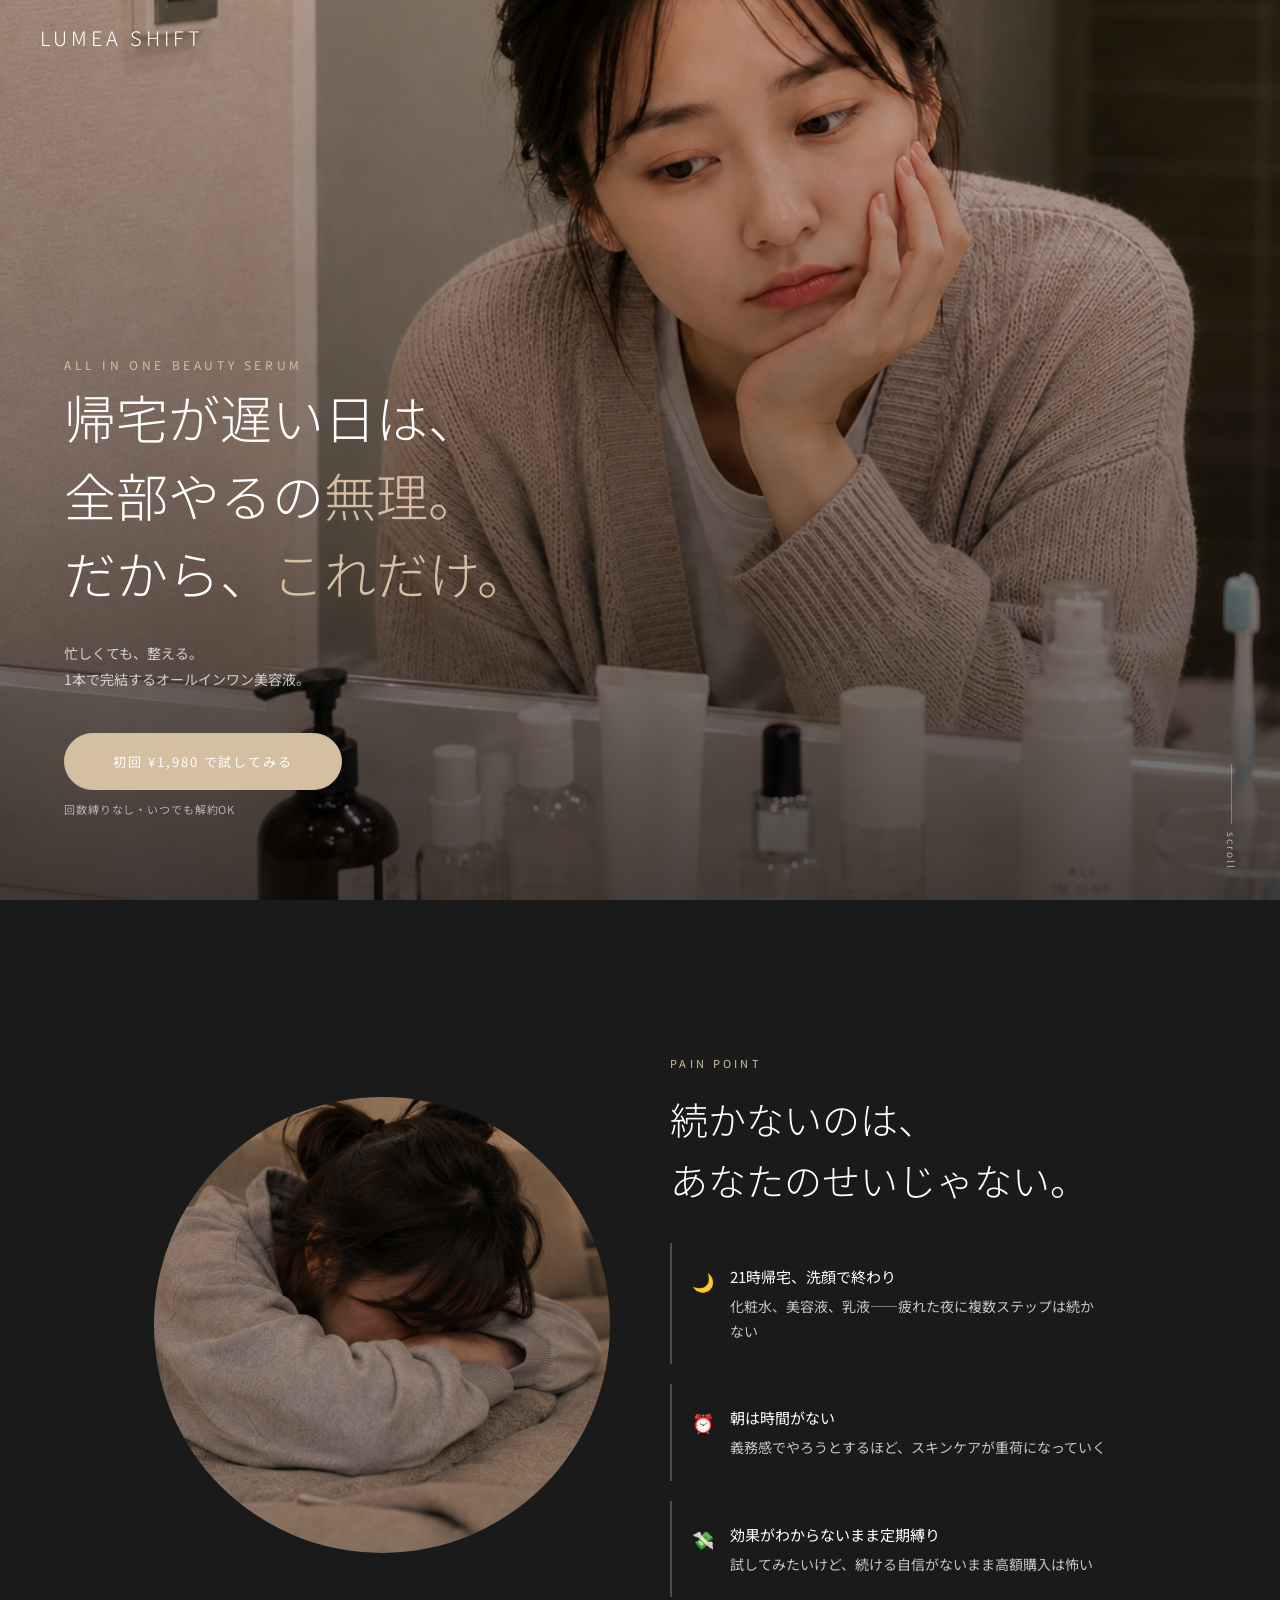
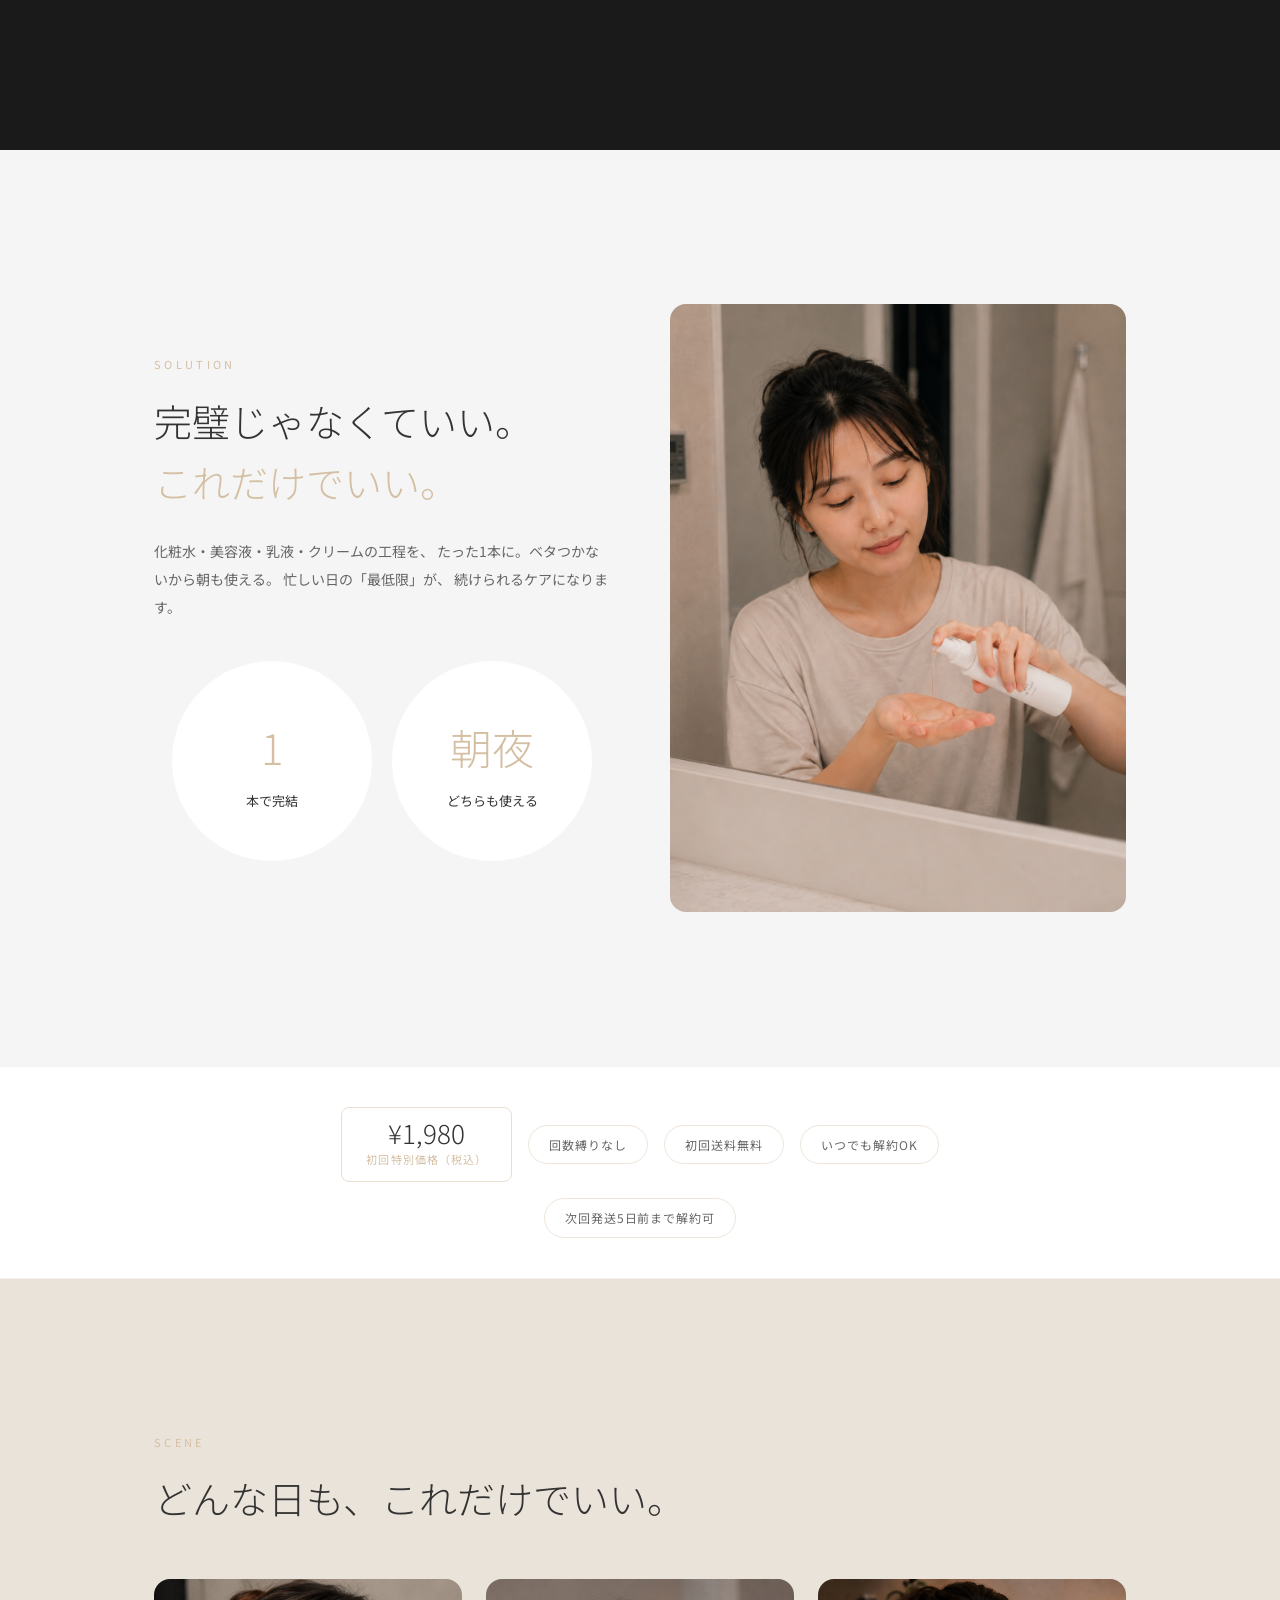
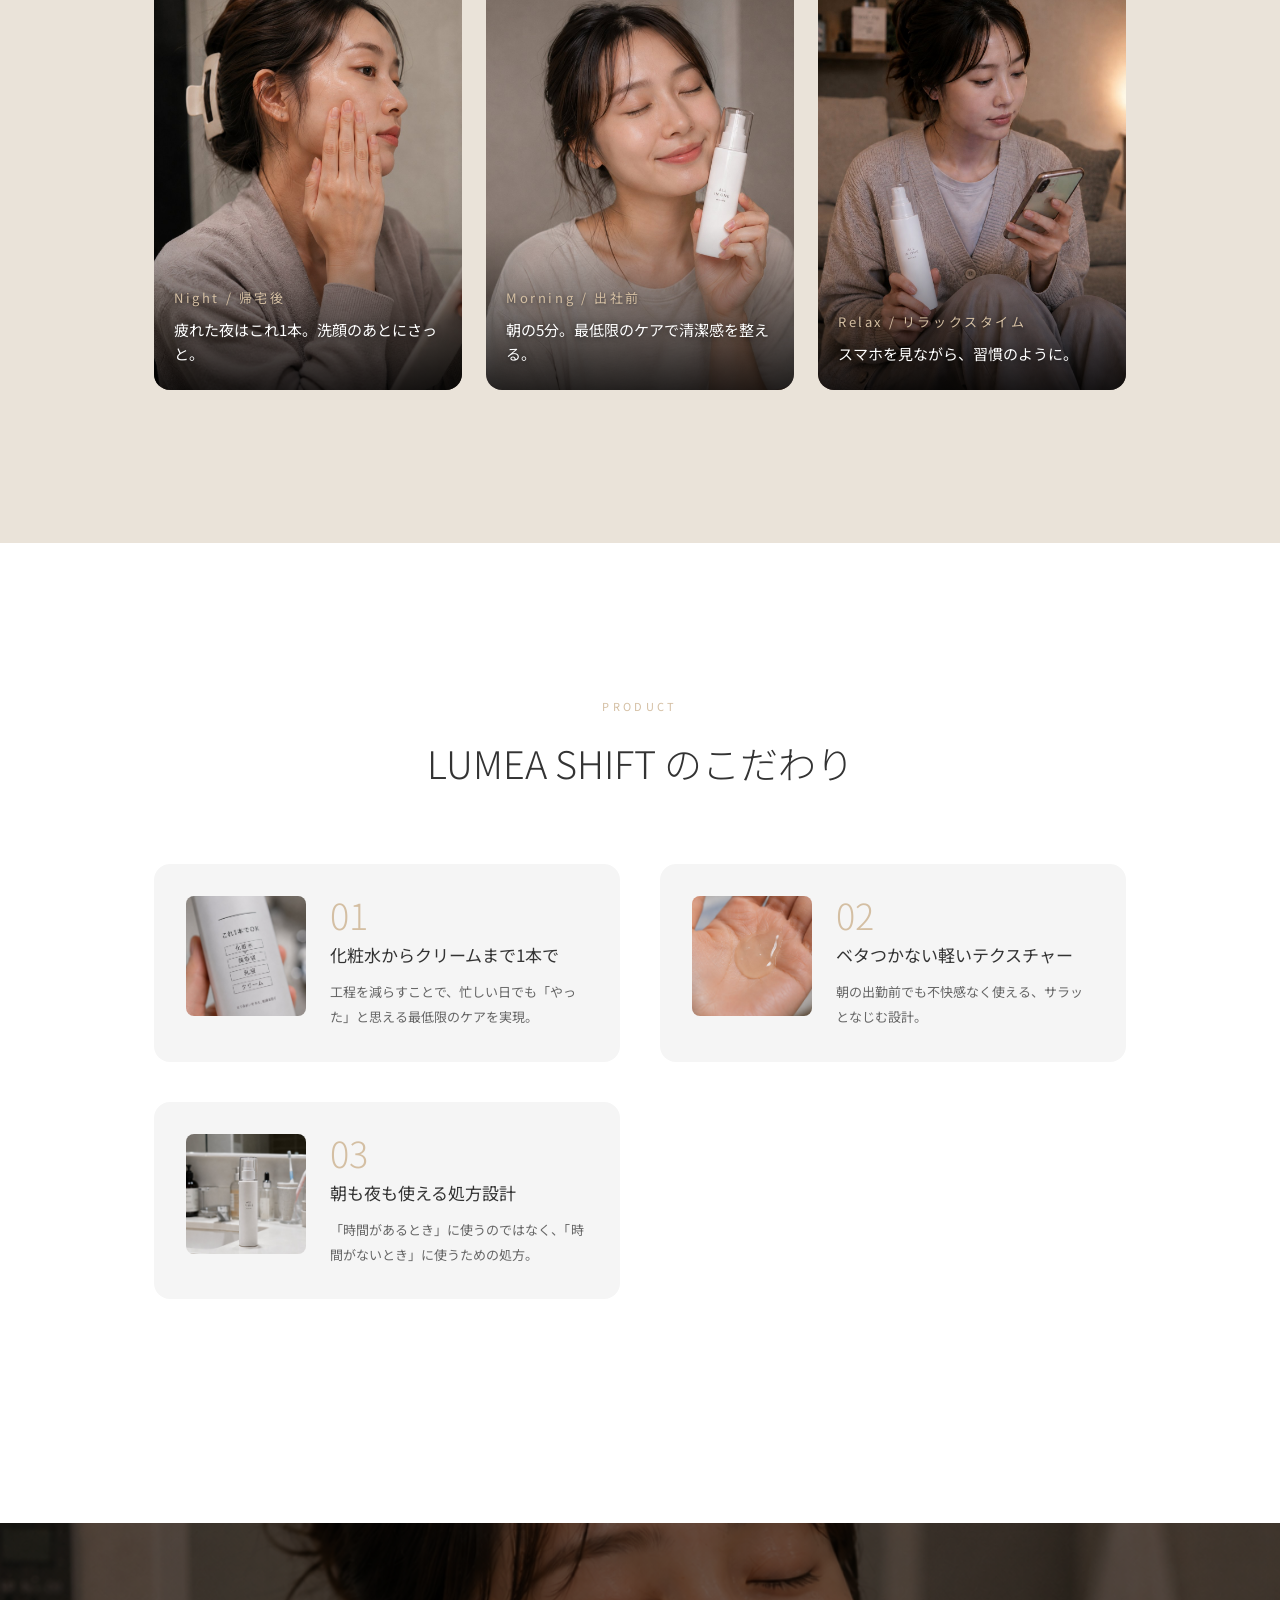
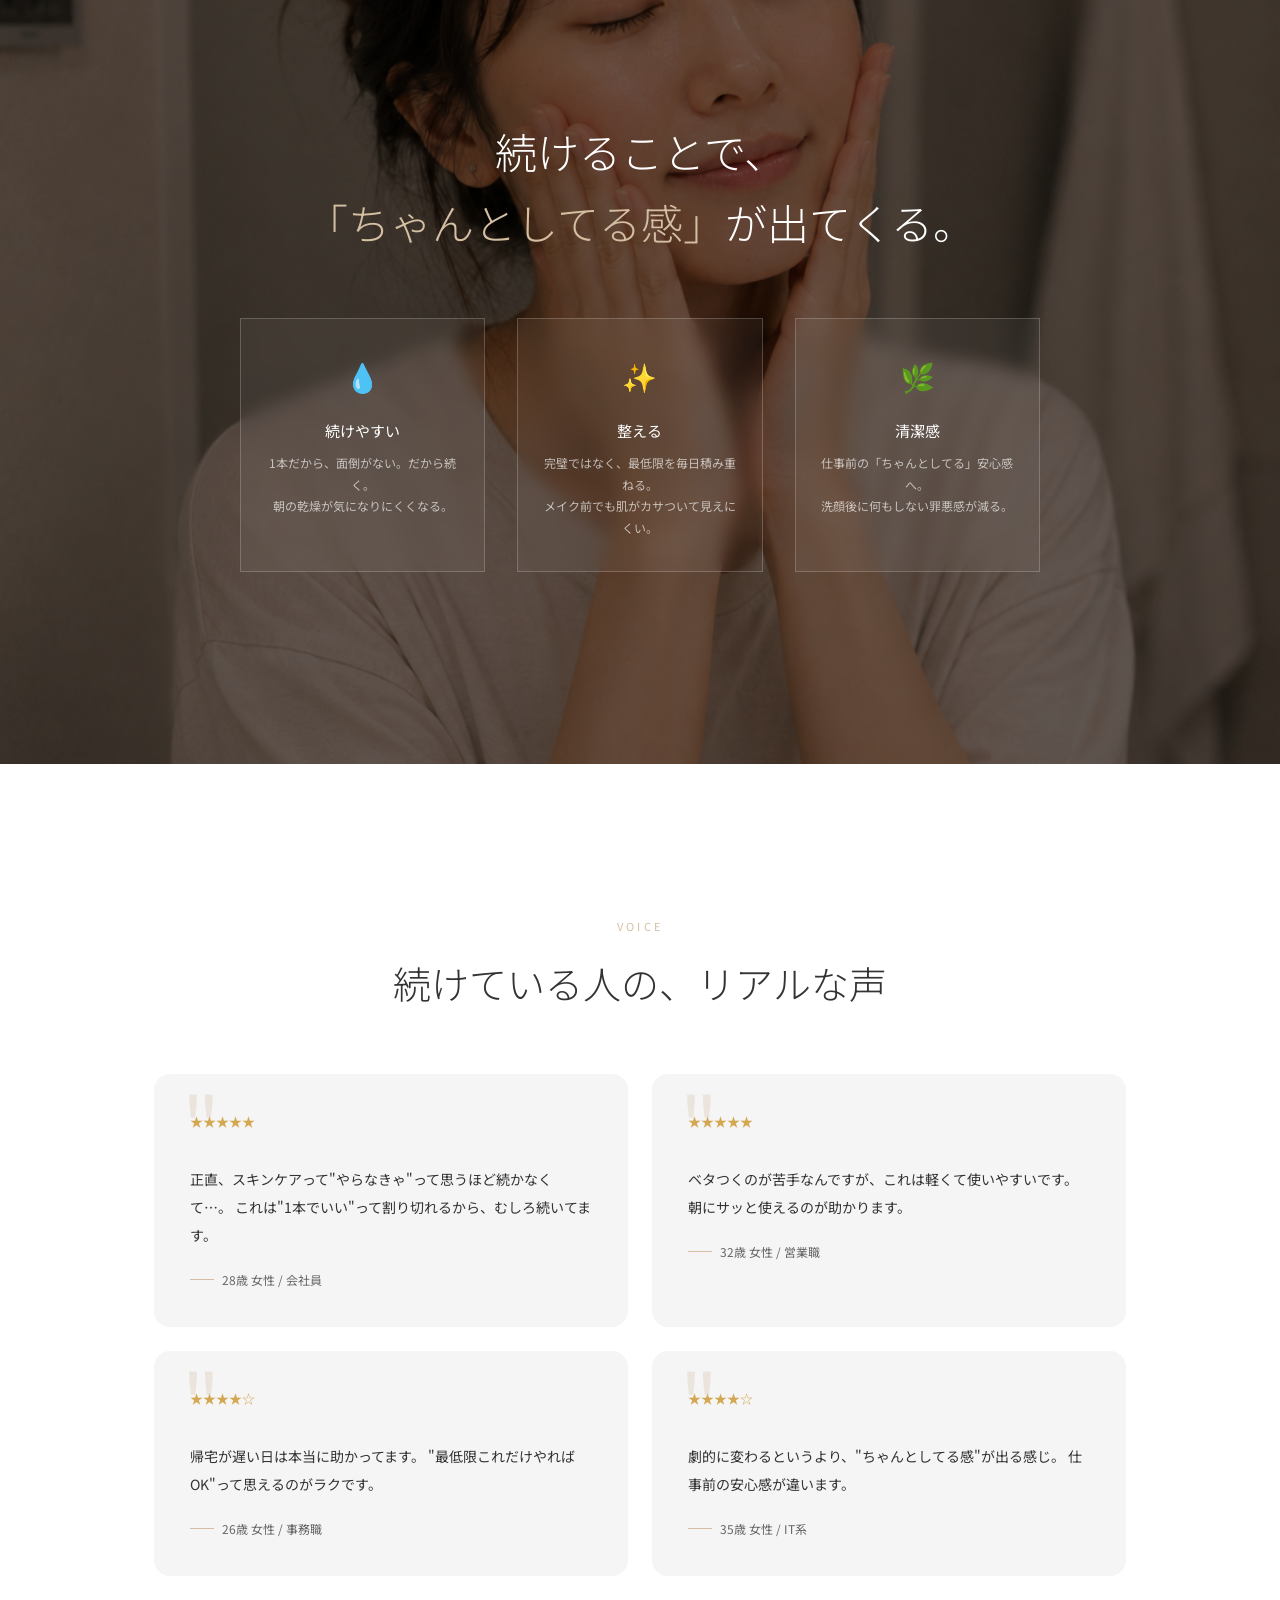
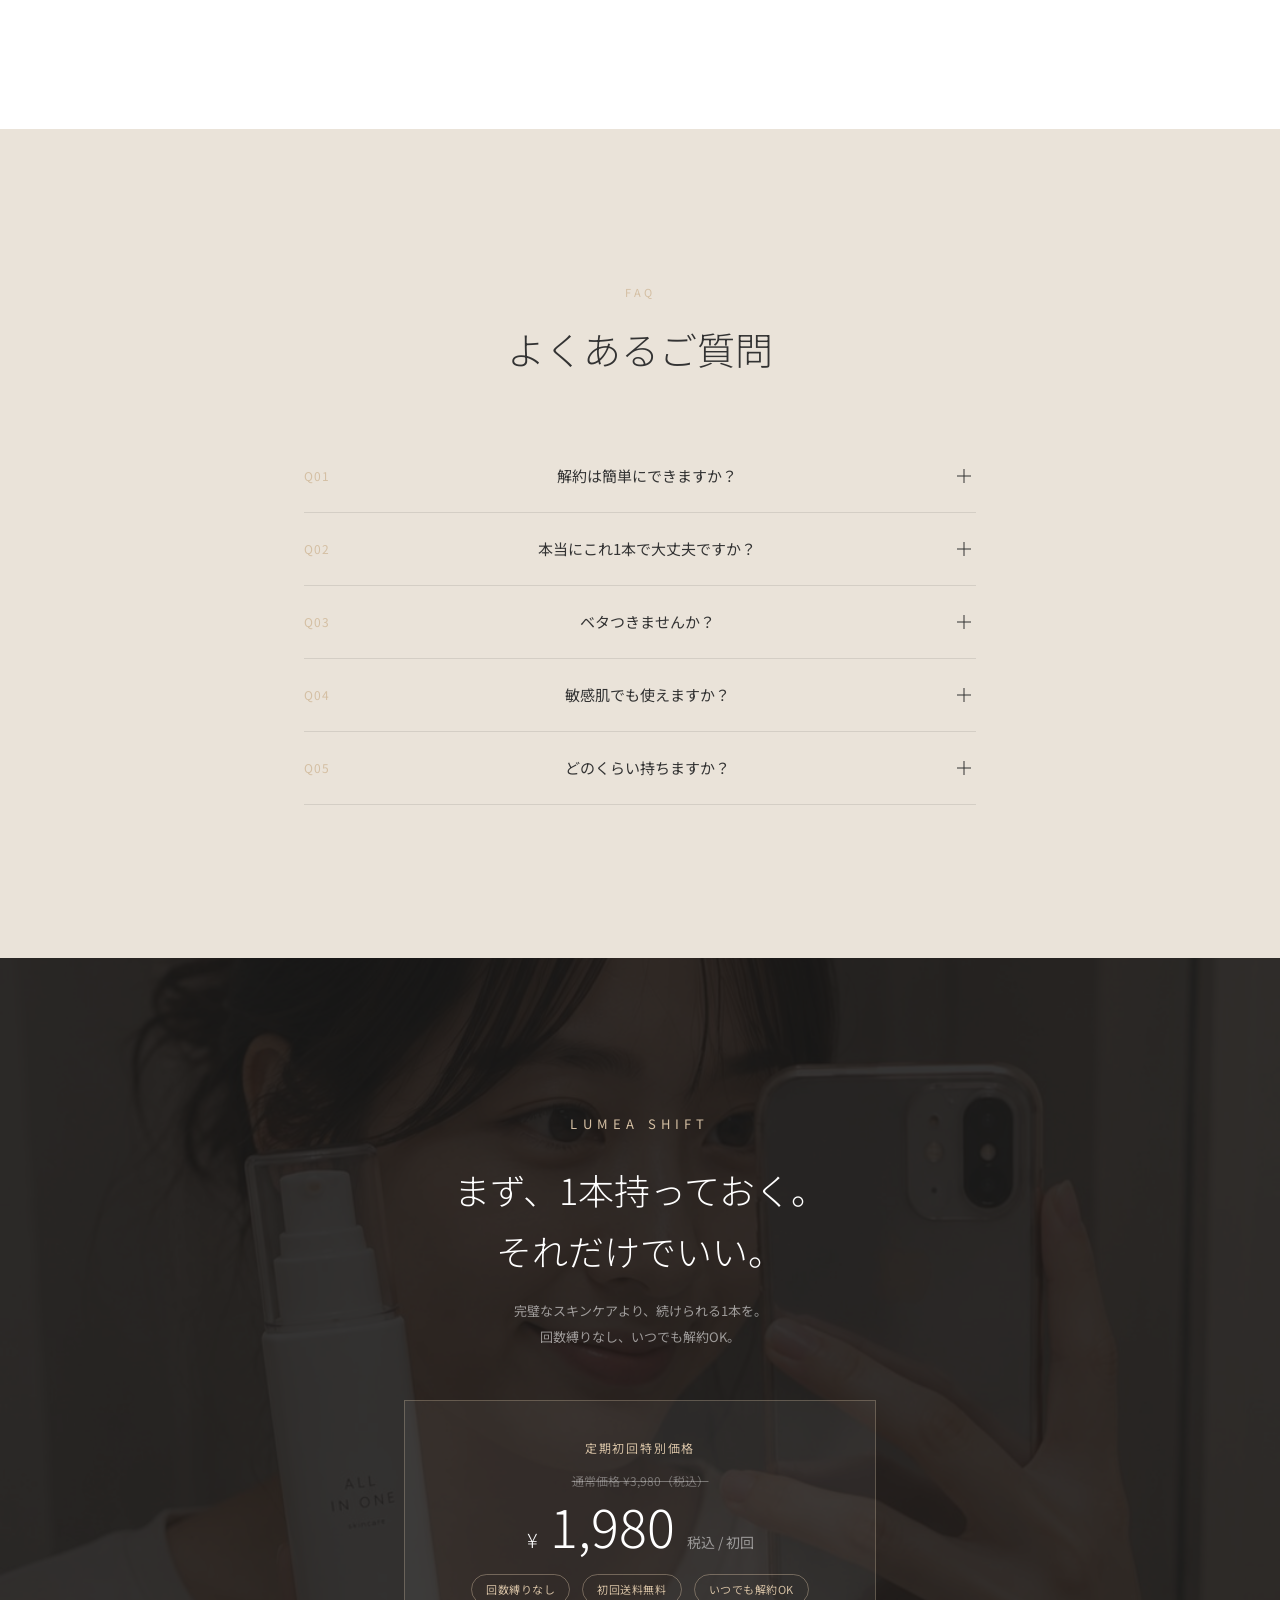
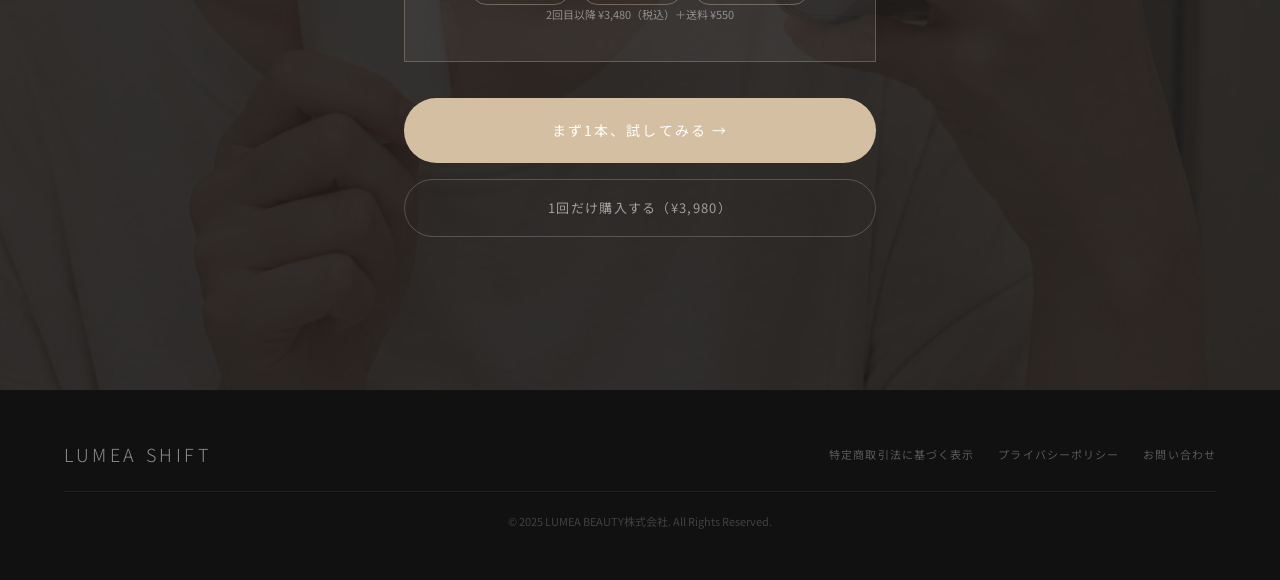
==== commit a108b4a6: "更新-5" ====
--- a/バックアップ/index.html
+++ b/バックアップ/index.html
@@ -152,14 +152,29 @@
             忙しい日の「最低限」が、
             続けられるケアになります。
           </p>
-          <div style="margin-top: 40px; display: grid; grid-template-columns: 1fr 1fr; gap: 20px;">
-            <div class="reveal" style="text-align: center; padding: 24px; background: white;">
-              <div style="font-family: var(--font-en); font-size: 36px; font-weight: 300; color: var(--accent);">1</div>
+          <div style="margin-top: 40px; display: flex; gap: 20px; justify-content: center;">
+            <div class="reveal" style="
+              width: clamp(140px, 18vw, 200px);
+              height: clamp(140px, 18vw, 200px);
+              border-radius: 50%;
+              background: white;
+              display: flex; flex-direction: column;
+              align-items: center; justify-content: center;
+              flex-shrink: 0;
+              text-align: center;">
+              <div style="font-family: var(--font-en); font-size: clamp(28px, 4vw, 42px); font-weight: 300; color: var(--accent);">1</div>
               <div style="font-size: 13px; margin-top: 4px;">本で完結</div>
             </div>
-            <div class="reveal reveal--delay-1" style="text-align: center; padding: 24px; background: white;">
-              <div style="font-family: var(--font-en); font-size: 36px; font-weight: 300; color: var(--accent);">朝夜
-              </div>
+            <div class="reveal reveal--delay-1" style="
+              width: clamp(140px, 18vw, 200px);
+              height: clamp(140px, 18vw, 200px);
+              border-radius: 50%;
+              background: white;
+              display: flex; flex-direction: column;
+              align-items: center; justify-content: center;
+              flex-shrink: 0;
+              text-align: center;">
+              <div style="font-family: var(--font-en); font-size: clamp(28px, 4vw, 42px); font-weight: 300; color: var(--accent);">朝夜</div>
               <div style="font-size: 13px; margin-top: 4px;">どちらも使える</div>
             </div>
           </div>
--- a/バックアップ/style.css
+++ b/バックアップ/style.css
@@ -473,10 +473,12 @@
 
 .pain-img {
   width: 100%;
-  aspect-ratio: 1 / 1;        /* 3/4（縦長）→ 1/1（正方形）にして正円にする */
+  aspect-ratio: 1 / 1;
+  /* 3/4（縦長）→ 1/1（正方形）にして正円にする */
   object-fit: cover;
   filter: brightness(0.85);
-  border-radius: 50%;          /* 完全な丸（円形） */
+  border-radius: 50%;
+  /* 完全な丸（円形） */
 }
 
 .pain-text .section-label {
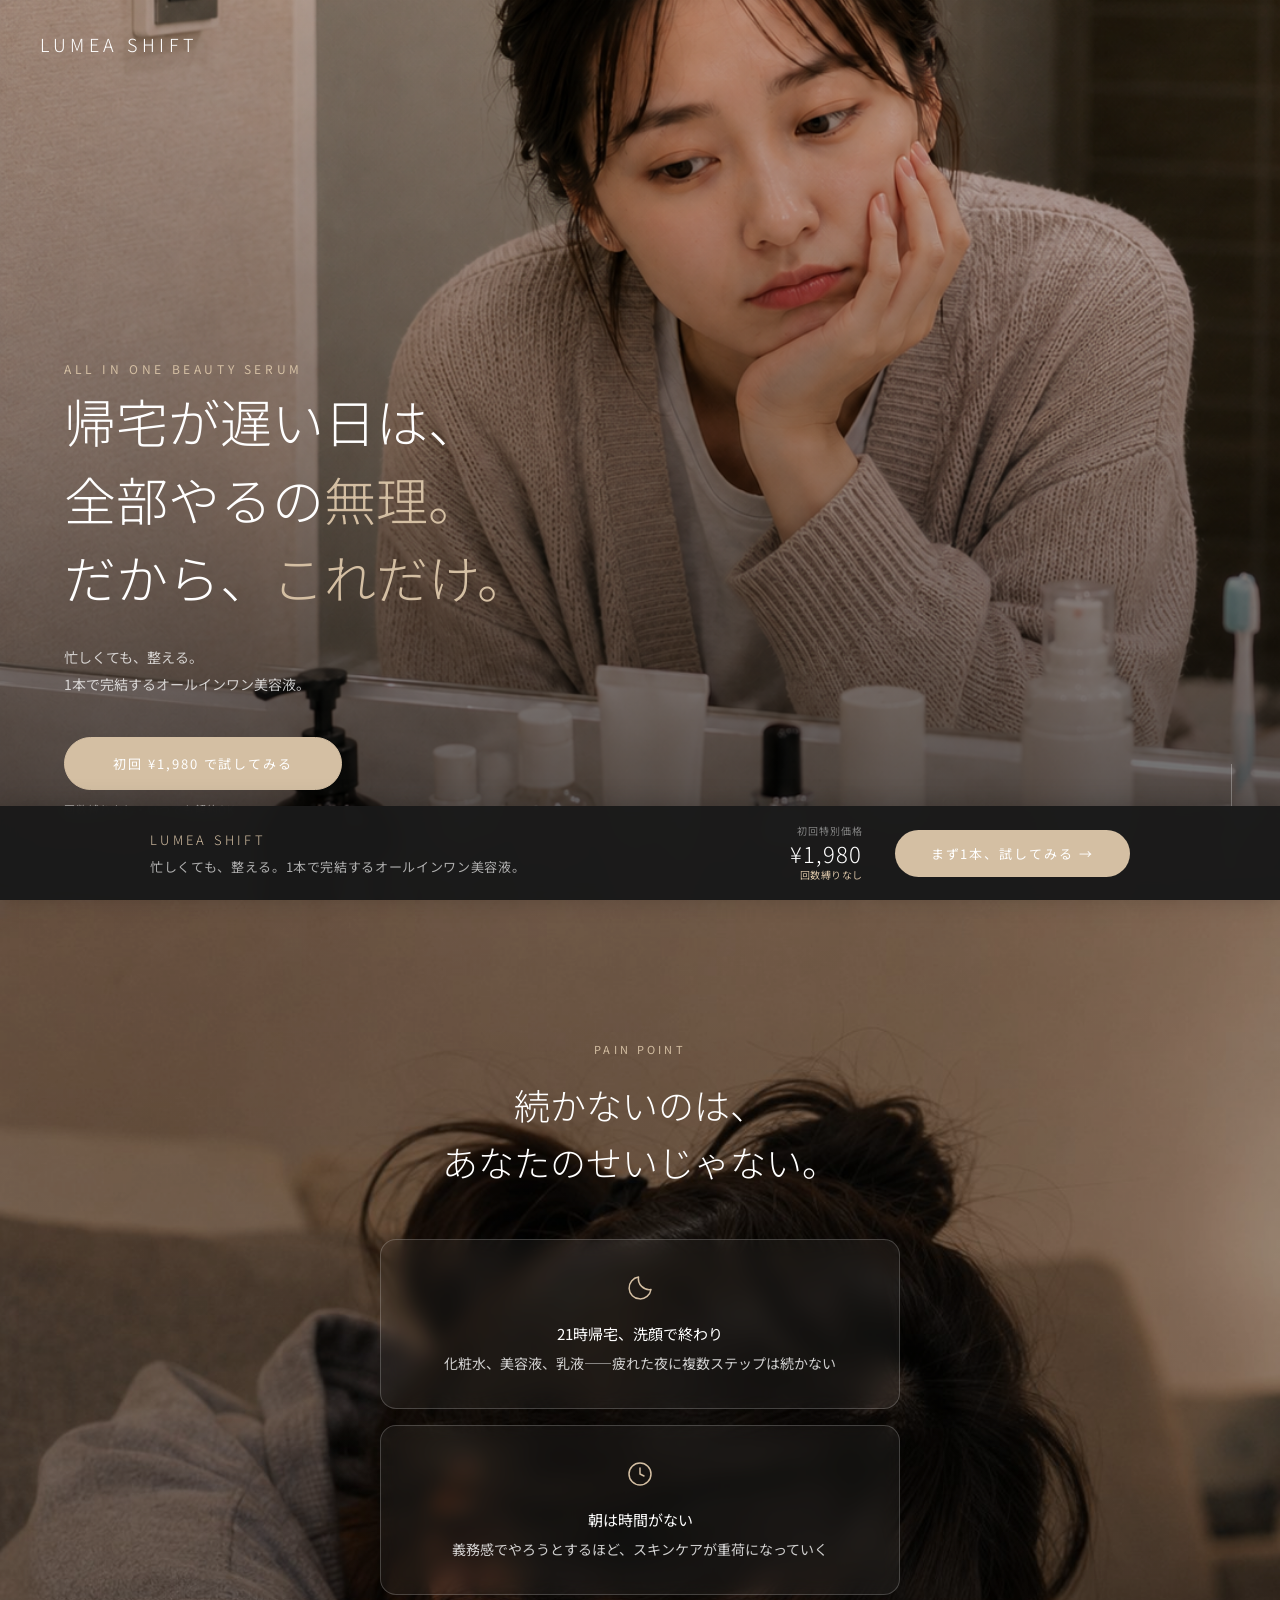
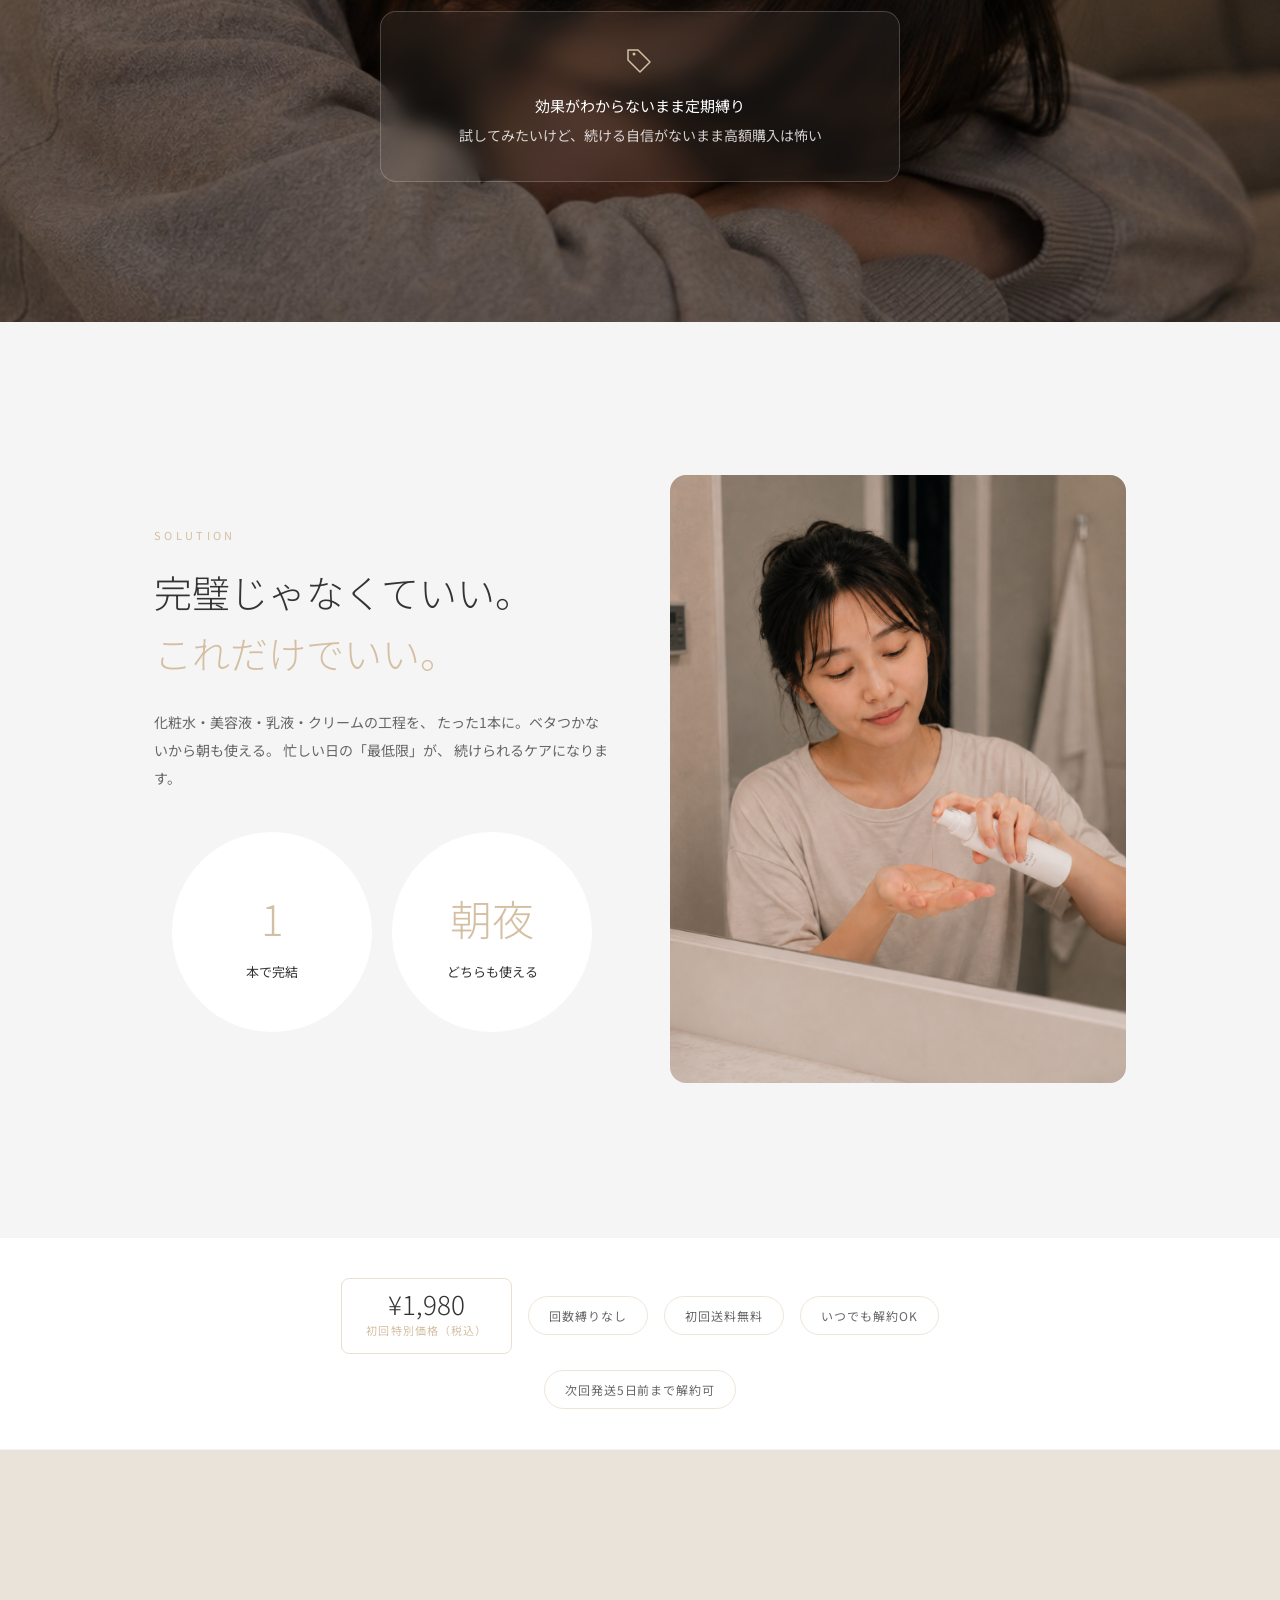
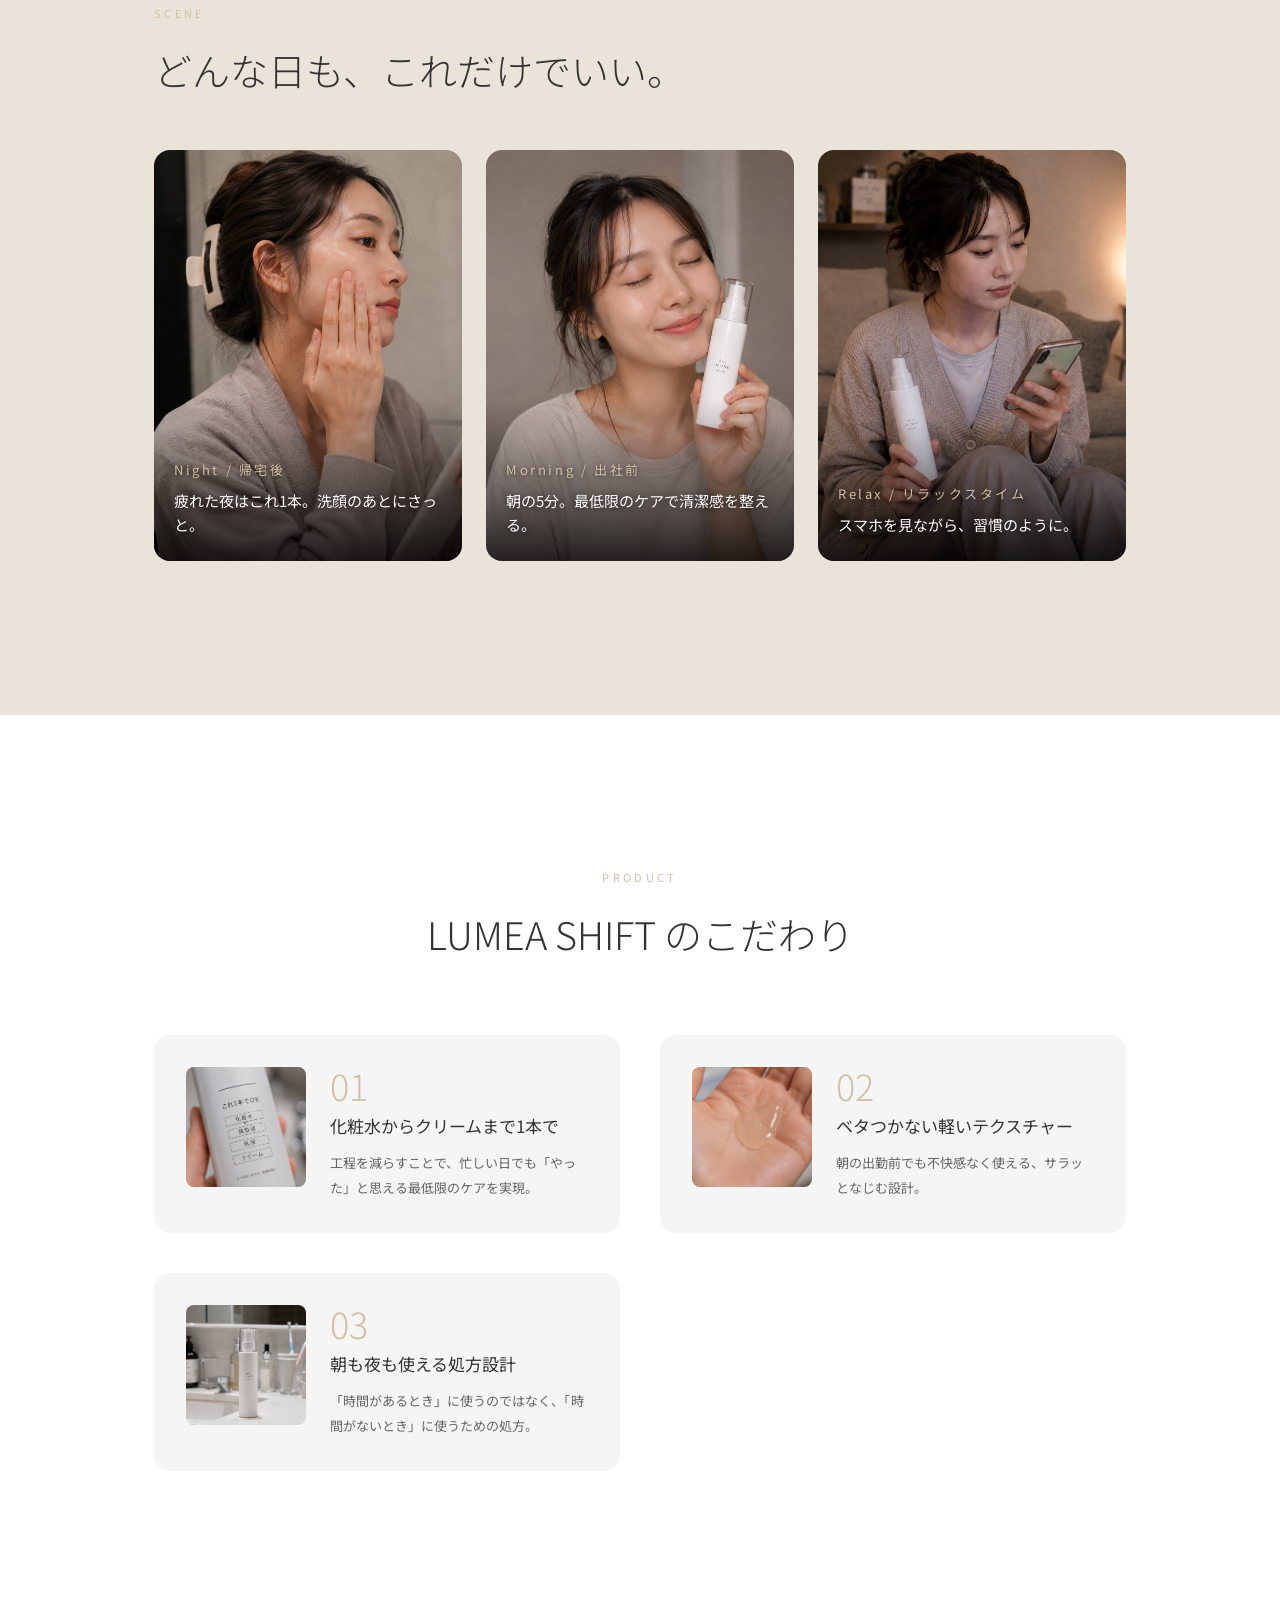
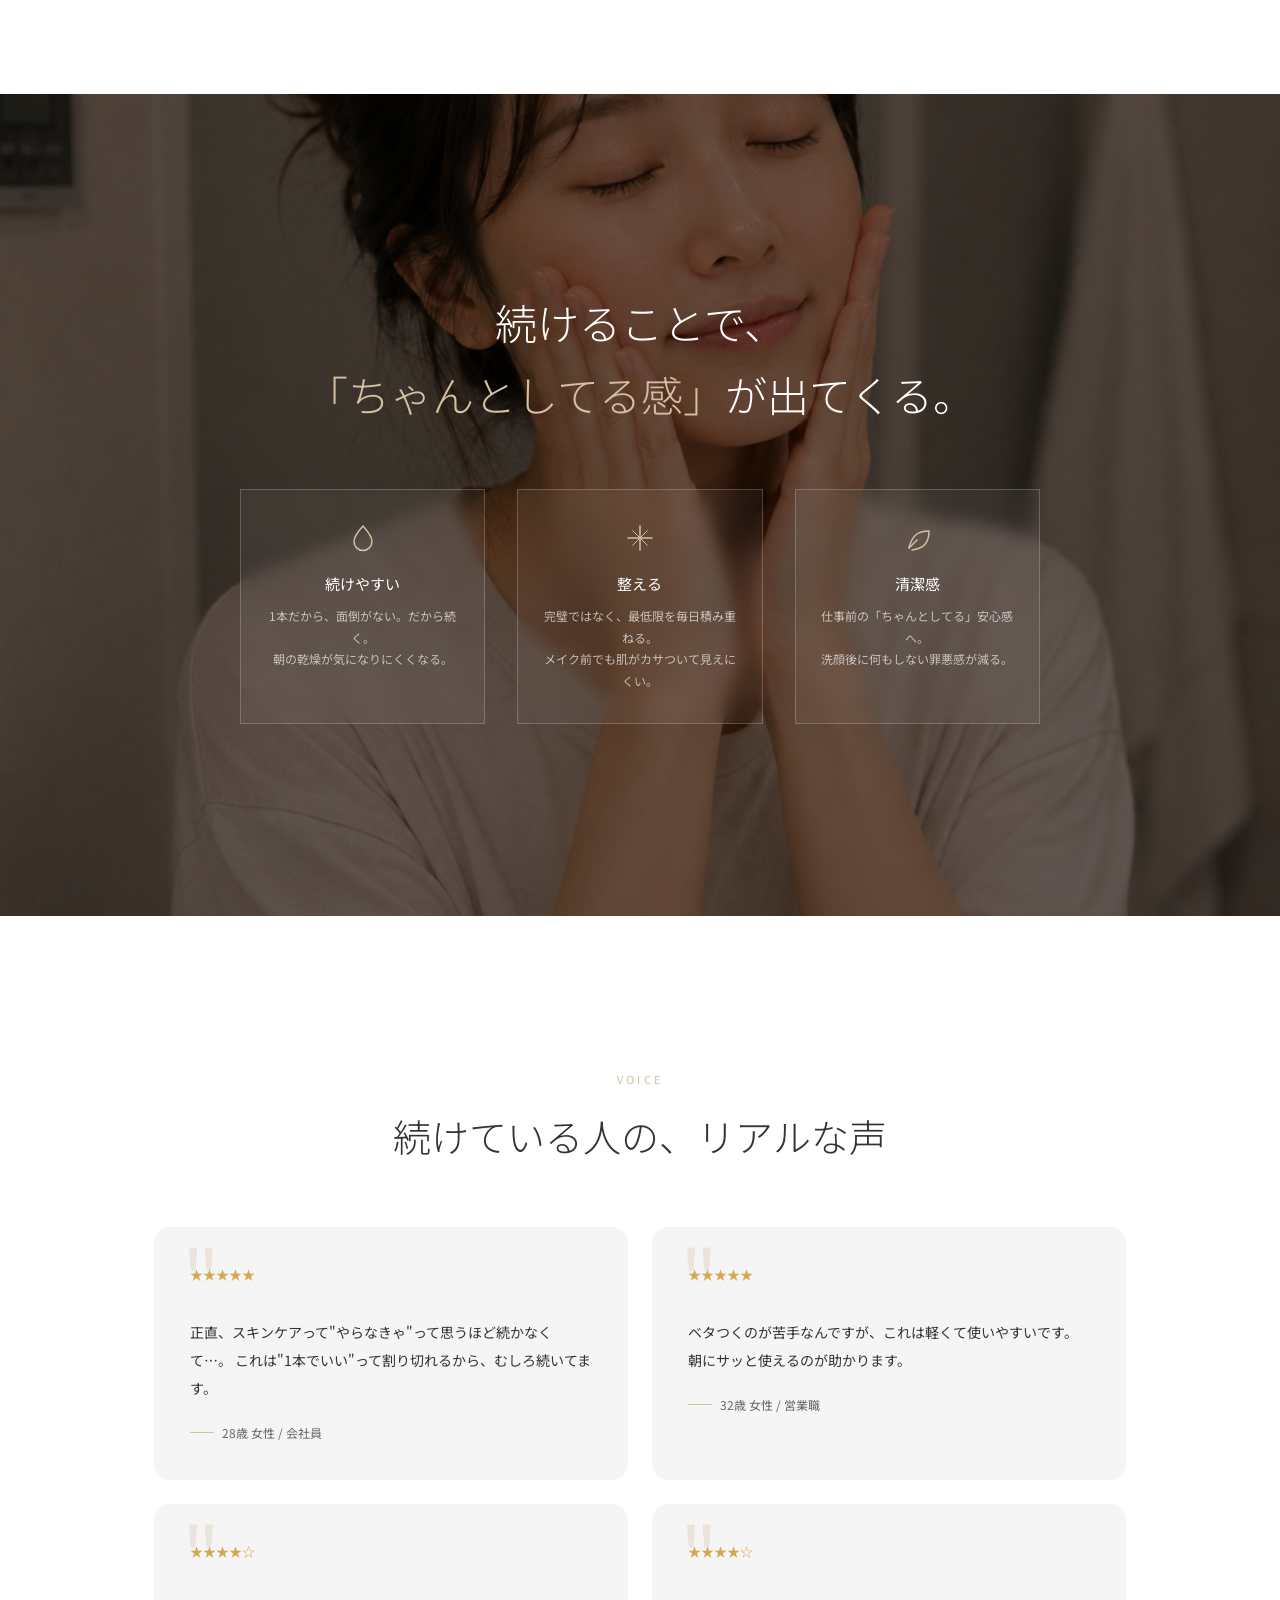
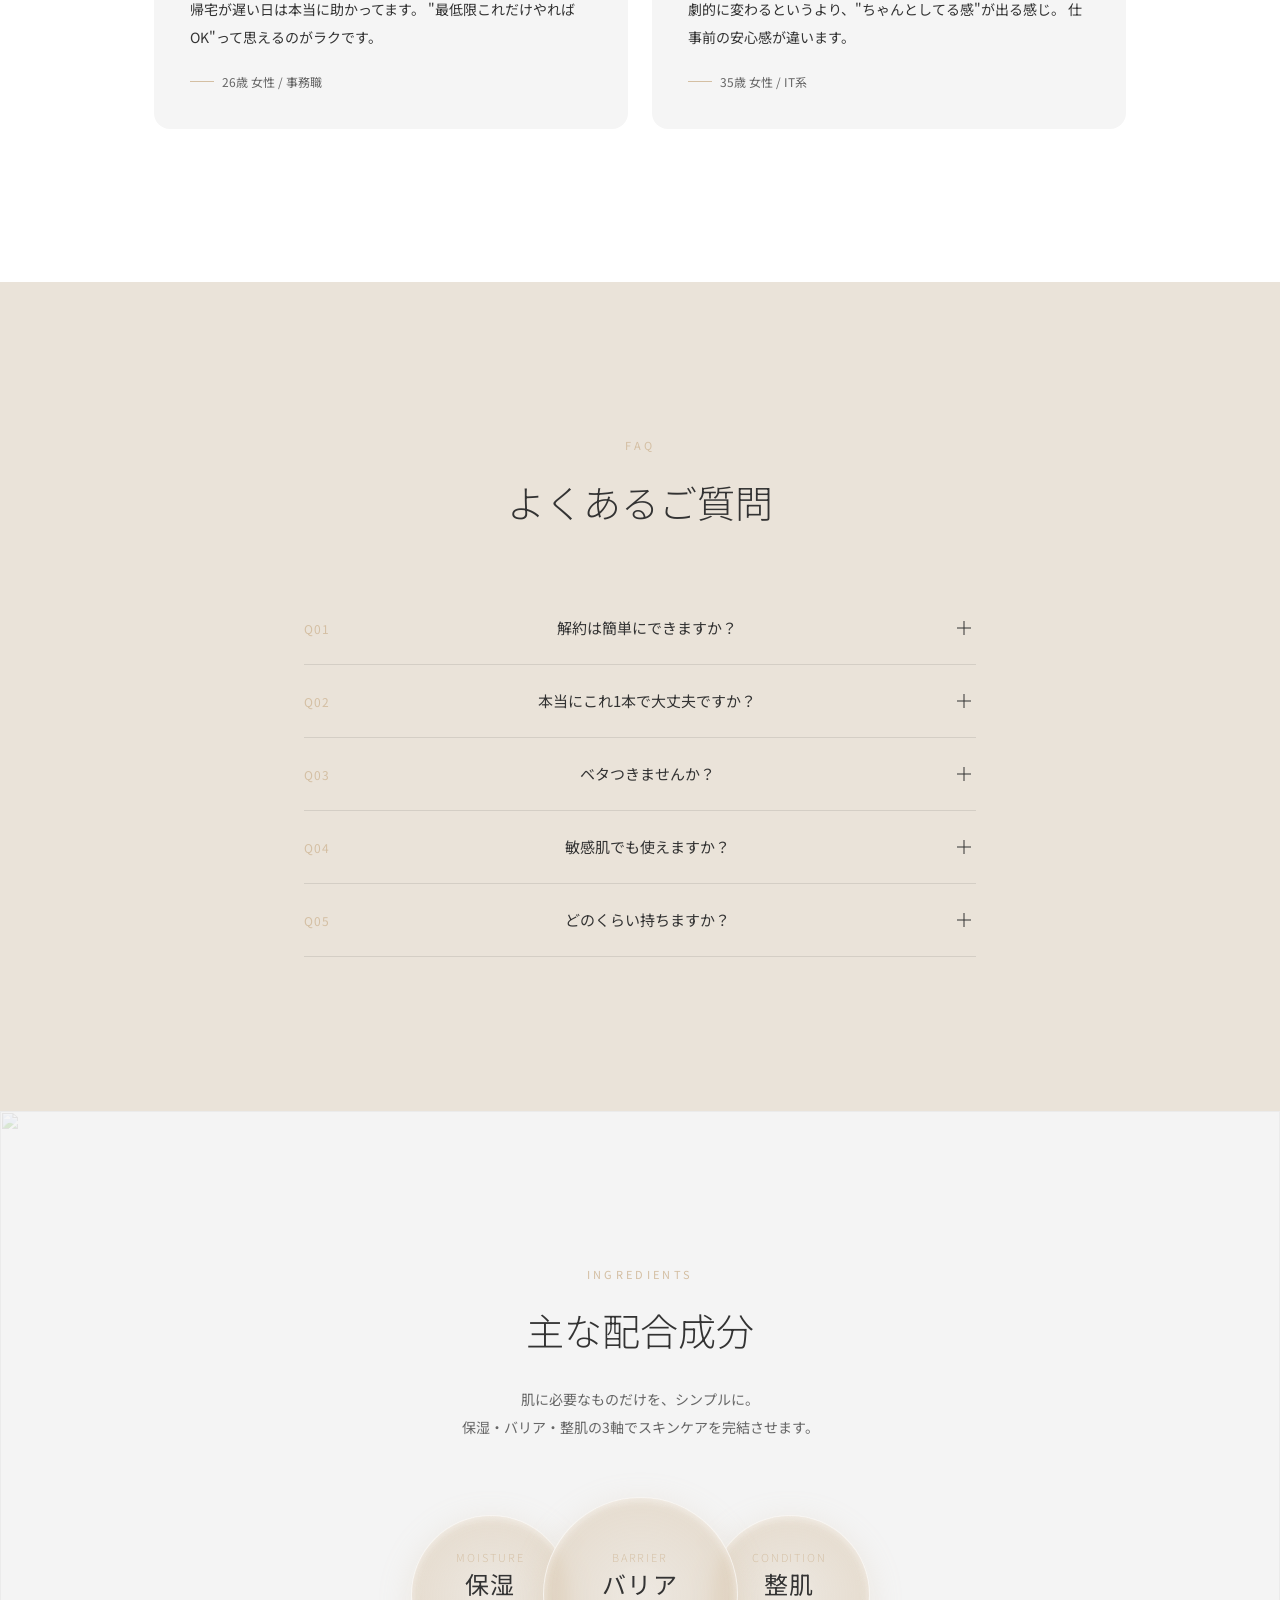
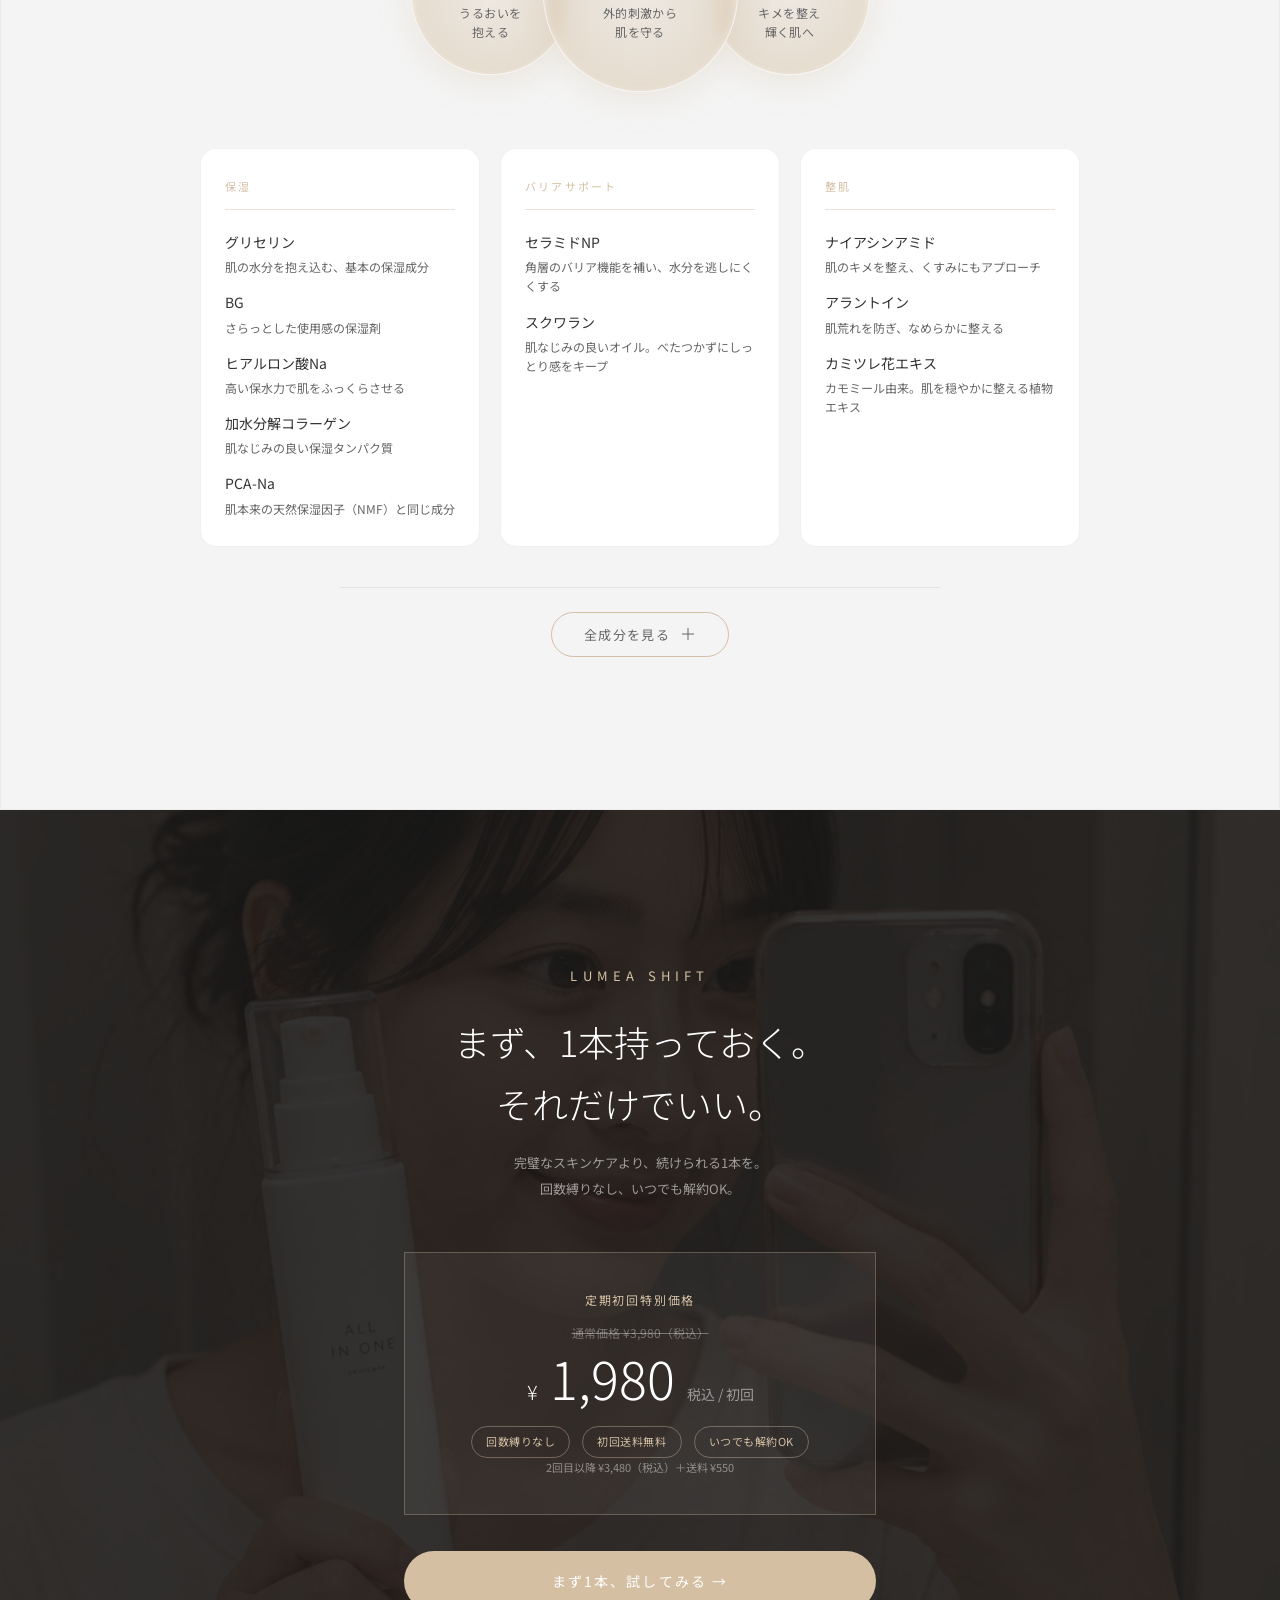
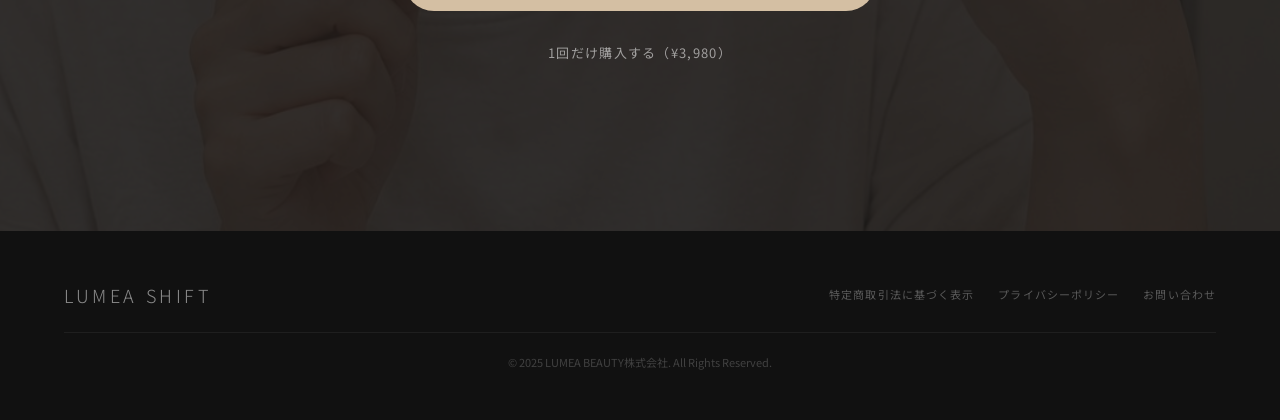
==== commit b2d43aa1: "更新-13" ====
--- a/バックアップ/index.html
+++ b/バックアップ/index.html
@@ -61,11 +61,6 @@
     <div class="loading-bar"></div>
   </div>
 
-  <!-- ナビゲーション -->
-  <nav class="nav" id="nav">
-    <a href="#" class="nav-logo">LUMEA SHIFT</a>
-  </nav>
-
   <!-- ① FV（ファーストビュー） -->
   <!-- 背景に動画_2を使用：夜のベッドサイドシーン -->
   <section class="fv">
@@ -75,6 +70,10 @@
       <source src="videos/video01.mp4" type="video/mp4">
     </video>
     <div class="fv-overlay"></div>
+
+    <!-- FV左上ロゴ：position:absoluteでFV内に固定。スクロールでは追従しない -->
+    <div class="fv-logo">LUMEA SHIFT</div>
+
     <div class="fv-content">
       <span class="fv-eyebrow">ALL IN ONE BEAUTY SERUM</span>
       <h1 class="fv-headline">
@@ -86,7 +85,8 @@
         忙しくても、整える。<br>
         1本で完結するオールインワン美容液。
       </p>
-      <a href="#cta" class="fv-btn">初回 ¥1,980 で試してみる</a>
+      <!-- background・borderはstyle.cssの.fv-btnで管理（インラインstyleを削除） -->
+      <button onclick="openModal()" class="fv-btn">初回 ¥1,980 で試してみる</button>
       <!-- 【変更8】ボタン直下に安心テキストを追加（縛りへの恐怖を早期解消） -->
       <p class="fv-btn-note">回数縛りなし・いつでも解約OK</p>
     </div>
@@ -97,40 +97,71 @@
   </section>
 
   <!-- ② 悩みセクション -->
-  <!-- 疲れた帰宅後の情景：静止画-10（うつ伏せ）を使用 -->
+  <!-- スクショ参考：背景画像の上にタイトル＋ガラスカード縦並び -->
   <section class="pain">
+
+    <!-- 背景画像（benefitセクションと同じ構造） -->
+    <img src="images/image01.png" alt="" class="pain-bg-img">
+    <!-- 背景を暗くするオーバーレイ -->
+    <div class="pain-overlay"></div>
+
     <div class="pain-inner">
-      <div class="pain-grid">
-        <img src="images/image01.png" alt="疲れた夜" class="pain-img reveal-left">
-        <div class="pain-text">
-          <span class="section-label reveal">Pain Point</span>
-          <h2 class="section-title reveal" style="color: var(--white);">
-            続かないのは、<br>あなたのせいじゃない。
-          </h2>
-          <div class="pain-items">
-            <div class="pain-item reveal">
-              <span class="pain-item-icon">🌙</span>
-              <div class="pain-item-text">
-                <strong>21時帰宅、洗顔で終わり</strong>
-                化粧水、美容液、乳液——疲れた夜に複数ステップは続かない
-              </div>
-            </div>
-            <div class="pain-item reveal reveal--delay-1">
-              <span class="pain-item-icon">⏰</span>
-              <div class="pain-item-text">
-                <strong>朝は時間がない</strong>
-                義務感でやろうとするほど、スキンケアが重荷になっていく
-              </div>
-            </div>
-            <div class="pain-item reveal reveal--delay-2">
-              <span class="pain-item-icon">💸</span>
-              <div class="pain-item-text">
-                <strong>効果がわからないまま定期縛り</strong>
-                試してみたいけど、続ける自信がないまま高額購入は怖い
-              </div>
-            </div>
-          </div>
-        </div>
+
+      <!-- タイトルエリア：中央揃え -->
+      <div class="pain-header">
+        <span class="section-label reveal">Pain Point</span>
+        <h2 class="pain-title reveal">
+          続かないのは、<br>あなたのせいじゃない。
+        </h2>
+      </div>
+
+      <!-- カード3枚：縦に並べる -->
+      <div class="pain-cards">
+
+        <div class="pain-card reveal">
+          <!-- 月アイコン：夜・帰宅のイメージ -->
+          <span class="pain-item-icon">
+            <svg width="32" height="32" viewBox="0 0 32 32" fill="none" xmlns="http://www.w3.org/2000/svg">
+              <path d="M27 17.5A11 11 0 0 1 14.5 5a11 11 0 1 0 12.5 12.5z" stroke="#D4BFA3" stroke-width="1.5"
+                stroke-linecap="round" stroke-linejoin="round" />
+            </svg>
+          </span>
+          <div class="pain-card-body">
+            <strong>21時帰宅、洗顔で終わり</strong>
+            化粧水、美容液、乳液——疲れた夜に複数ステップは続かない
+          </div>
+        </div>
+
+        <div class="pain-card reveal reveal--delay-1">
+          <!-- 時計アイコン：朝の忙しさのイメージ -->
+          <span class="pain-item-icon">
+            <svg width="32" height="32" viewBox="0 0 32 32" fill="none" xmlns="http://www.w3.org/2000/svg">
+              <circle cx="16" cy="16" r="11" stroke="#D4BFA3" stroke-width="1.5" />
+              <path d="M16 10v6l4 2" stroke="#D4BFA3" stroke-width="1.5" stroke-linecap="round"
+                stroke-linejoin="round" />
+            </svg>
+          </span>
+          <div class="pain-card-body">
+            <strong>朝は時間がない</strong>
+            義務感でやろうとするほど、スキンケアが重荷になっていく
+          </div>
+        </div>
+
+        <div class="pain-card reveal reveal--delay-2">
+          <!-- タグアイコン：縛り・価格のイメージ -->
+          <span class="pain-item-icon">
+            <svg width="32" height="32" viewBox="0 0 32 32" fill="none" xmlns="http://www.w3.org/2000/svg">
+              <path d="M4 16V6h10l12 12-10 10L4 16z" stroke="#D4BFA3" stroke-width="1.5" stroke-linecap="round"
+                stroke-linejoin="round" />
+              <circle cx="10" cy="10" r="1.5" fill="#D4BFA3" />
+            </svg>
+          </span>
+          <div class="pain-card-body">
+            <strong>効果がわからないまま定期縛り</strong>
+            試してみたいけど、続ける自信がないまま高額購入は怖い
+          </div>
+        </div>
+
       </div>
     </div>
   </section>
@@ -162,7 +193,9 @@
               align-items: center; justify-content: center;
               flex-shrink: 0;
               text-align: center;">
-              <div style="font-family: var(--font-en); font-size: clamp(28px, 4vw, 42px); font-weight: 300; color: var(--accent);">1</div>
+              <div
+                style="font-family: var(--font-en); font-size: clamp(28px, 4vw, 42px); font-weight: 300; color: var(--accent);">
+                1</div>
               <div style="font-size: 13px; margin-top: 4px;">本で完結</div>
             </div>
             <div class="reveal reveal--delay-1" style="
@@ -174,7 +207,9 @@
               align-items: center; justify-content: center;
               flex-shrink: 0;
               text-align: center;">
-              <div style="font-family: var(--font-en); font-size: clamp(28px, 4vw, 42px); font-weight: 300; color: var(--accent);">朝夜</div>
+              <div
+                style="font-family: var(--font-en); font-size: clamp(28px, 4vw, 42px); font-weight: 300; color: var(--accent);">
+                朝夜</div>
               <div style="font-size: 13px; margin-top: 4px;">どちらも使える</div>
             </div>
           </div>
@@ -289,21 +324,40 @@
       </h2>
       <div class="benefit-points">
         <div class="benefit-point reveal">
-          <span class="benefit-point-icon">💧</span>
+          <!-- 水滴アイコン：うるおい・続けやすさのイメージ -->
+          <span class="benefit-point-icon">
+            <svg width="32" height="32" viewBox="0 0 32 32" fill="none" xmlns="http://www.w3.org/2000/svg">
+              <path d="M16 4C16 4 7 14 7 19.5a9 9 0 0 0 18 0C25 14 16 4 16 4z" stroke="#D4BFA3" stroke-width="1.5"
+                stroke-linecap="round" stroke-linejoin="round" />
+            </svg>
+          </span>
           <h3>続けやすい</h3>
           <!-- 【変更12】体感変化の一文を追加（購入動機・変化期待の強化） -->
           <p>1本だから、面倒がない。だから続く。<br>
             朝の乾燥が気になりにくくなる。</p>
         </div>
         <div class="benefit-point reveal reveal--delay-1">
-          <span class="benefit-point-icon">✨</span>
+          <!-- スパークアイコン：整える・輝きのイメージ -->
+          <span class="benefit-point-icon">
+            <svg width="32" height="32" viewBox="0 0 32 32" fill="none" xmlns="http://www.w3.org/2000/svg">
+              <path d="M16 4v24M4 16h24" stroke="#D4BFA3" stroke-width="1.5" stroke-linecap="round" />
+              <path d="M8.7 8.7l14.6 14.6M23.3 8.7L8.7 23.3" stroke="#D4BFA3" stroke-width="1" stroke-linecap="round" />
+            </svg>
+          </span>
           <h3>整える</h3>
           <!-- 【変更12】体感変化の一文を追加 -->
           <p>完璧ではなく、最低限を毎日積み重ねる。<br>
             メイク前でも肌がカサついて見えにくい。</p>
         </div>
         <div class="benefit-point reveal reveal--delay-2">
-          <span class="benefit-point-icon">🌿</span>
+          <!-- 葉アイコン：清潔感・ナチュラルのイメージ -->
+          <span class="benefit-point-icon">
+            <svg width="32" height="32" viewBox="0 0 32 32" fill="none" xmlns="http://www.w3.org/2000/svg">
+              <path d="M8 26c0 0 2-10 8-14 4-2.7 10-3 12-3 0 2-.3 8-3 12-4 6-14 7-14 7" stroke="#D4BFA3"
+                stroke-width="1.5" stroke-linecap="round" stroke-linejoin="round" />
+              <path d="M8 26c4-4 8-8 8-8" stroke="#D4BFA3" stroke-width="1.5" stroke-linecap="round" />
+            </svg>
+          </span>
           <h3>清潔感</h3>
           <!-- 【変更12】体感変化の一文を追加 -->
           <p>仕事前の「ちゃんとしてる」安心感へ。<br>
@@ -422,7 +476,148 @@
     </div>
   </section>
 
-  <!-- ⑨ CTAセクション（購入） -->
+  <!-- ⑨ 成分セクション -->
+  <section class="ingredients">
+
+    <!-- 背景画像：痛みセクション・CTAと同じ構造で追加 -->
+    <!-- images/ フォルダに ChatGPT_Image_2026年5月24日_18_22_51.png を配置し、
+         ファイル名を ingredients-bg.png などにリネームしてご利用ください -->
+    <img src="images/ingredients-bg.png" alt="" class="ingredients-bg-img">
+    <!-- 背景を明るく保つオーバーレイ（白ベースで半透明） -->
+    <div class="ingredients-overlay"></div>
+
+    <div class="ingredients-inner">
+
+      <div class="ingredients-header">
+        <span class="section-label reveal">Ingredients</span>
+        <h2 class="section-title reveal">主な配合成分</h2>
+        <p class="ingredients-lead reveal">
+          肌に必要なものだけを、シンプルに。<br>
+          保湿・バリア・整肌の3軸でスキンケアを完結させます。
+        </p>
+      </div>
+
+      <!-- ★ 3軸バブルビジュアル（参考画像のような丸いモチーフ） -->
+      <!-- CSSだけで水玉を描画しています。画像は不要です。 -->
+      <div class="ing-bubbles reveal">
+
+        <!-- 保湿バブル -->
+        <div class="ing-bubble ing-bubble--1">
+          <div class="ing-bubble-inner">
+            <span class="ing-bubble-en">Moisture</span>
+            <span class="ing-bubble-ja">保湿</span>
+            <span class="ing-bubble-desc">うるおいを<br>抱える</span>
+          </div>
+        </div>
+
+        <!-- バリアサポートバブル（少し大きめ・中央） -->
+        <div class="ing-bubble ing-bubble--2">
+          <div class="ing-bubble-inner">
+            <span class="ing-bubble-en">Barrier</span>
+            <span class="ing-bubble-ja">バリア</span>
+            <span class="ing-bubble-desc">外的刺激から<br>肌を守る</span>
+          </div>
+        </div>
+
+        <!-- 整肌バブル -->
+        <div class="ing-bubble ing-bubble--3">
+          <div class="ing-bubble-inner">
+            <span class="ing-bubble-en">Condition</span>
+            <span class="ing-bubble-ja">整肌</span>
+            <span class="ing-bubble-desc">キメを整え<br>輝く肌へ</span>
+          </div>
+        </div>
+
+      </div><!-- /.ing-bubbles -->
+
+      <!-- 成分グループ：効能カテゴリ別に3枚のカードで表示 -->
+      <div class="ingredients-grid">
+
+        <!-- 保湿グループ -->
+        <div class="ingredients-card reveal">
+          <div class="ingredients-card-label">保湿</div>
+          <ul class="ingredients-list">
+            <li>
+              <span class="ing-name">グリセリン</span>
+              <span class="ing-desc">肌の水分を抱え込む、基本の保湿成分</span>
+            </li>
+            <li>
+              <span class="ing-name">BG</span>
+              <span class="ing-desc">さらっとした使用感の保湿剤</span>
+            </li>
+            <li>
+              <span class="ing-name">ヒアルロン酸Na</span>
+              <span class="ing-desc">高い保水力で肌をふっくらさせる</span>
+            </li>
+            <li>
+              <span class="ing-name">加水分解コラーゲン</span>
+              <span class="ing-desc">肌なじみの良い保湿タンパク質</span>
+            </li>
+            <li>
+              <span class="ing-name">PCA-Na</span>
+              <span class="ing-desc">肌本来の天然保湿因子（NMF）と同じ成分</span>
+            </li>
+          </ul>
+        </div>
+
+        <!-- バリアサポートグループ -->
+        <div class="ingredients-card reveal reveal--delay-1">
+          <div class="ingredients-card-label">バリアサポート</div>
+          <ul class="ingredients-list">
+            <li>
+              <span class="ing-name">セラミドNP</span>
+              <span class="ing-desc">角層のバリア機能を補い、水分を逃しにくくする</span>
+            </li>
+            <li>
+              <span class="ing-name">スクワラン</span>
+              <span class="ing-desc">肌なじみの良いオイル。べたつかずにしっとり感をキープ</span>
+            </li>
+          </ul>
+        </div>
+
+        <!-- 整肌グループ -->
+        <div class="ingredients-card reveal reveal--delay-2">
+          <div class="ingredients-card-label">整肌</div>
+          <ul class="ingredients-list">
+            <li>
+              <span class="ing-name">ナイアシンアミド</span>
+              <span class="ing-desc">肌のキメを整え、くすみにもアプローチ</span>
+            </li>
+            <li>
+              <span class="ing-name">アラントイン</span>
+              <span class="ing-desc">肌荒れを防ぎ、なめらかに整える</span>
+            </li>
+            <li>
+              <span class="ing-name">カミツレ花エキス</span>
+              <span class="ing-desc">カモミール由来。肌を穏やかに整える植物エキス</span>
+            </li>
+          </ul>
+        </div>
+
+      </div><!-- /.ingredients-grid -->
+
+      <!-- 全成分：アコーディオンで展開 -->
+      <div class="ingredients-all reveal">
+        <button class="ingredients-all-btn" onclick="toggleIngredients(this)">
+          全成分を見る
+          <span class="ingredients-all-icon"></span>
+        </button>
+        <div class="ingredients-all-body">
+          <p class="ingredients-all-text">
+            水、グリセリン、BG、ヒアルロン酸Na、加水分解コラーゲン、セラミドNP、
+            ナイアシンアミド、アラントイン、カミツレ花エキス、PCA-Na、スクワラン、
+            フェノキシエタノール
+          </p>
+          <p class="ingredients-all-note">
+            ※上記は主な配合成分のイメージです。実際の全成分表示は製品パッケージをご確認ください。
+          </p>
+        </div>
+      </div>
+
+    </div>
+  </section>
+
+  <!-- ⑩ CTAセクション（購入） -->
   <section class="cta" id="cta">
     <img src="images/image09.png" alt="" class="cta-bg-img">
     <div class="cta-inner">
@@ -451,17 +646,282 @@
         </div>
         <div class="cta-price-note">2回目以降 ¥3,480（税込）＋送料 ¥550</div>
       </div>
-      <!-- 【変更15】「定期コース…」→「まず1本…」（縛りの連想を回避） -->
-      <a href="#" class="cta-btn reveal">まず1本、試してみる →</a>
-      <a href="#" class="cta-btn-sub reveal">1回だけ購入する（¥3,980）</a>
-    </div>
-  </section>
-
-  <!-- スマホ固定CTAバー -->
+      <!-- ボタンクリックでお問い合わせモーダルを開く -->
+      <!-- onclick="openModal()" → script.js の openModal 関数を呼び出す -->
+      <button onclick="openModal()" class="cta-btn reveal" style="cursor:pointer; border:none; width:100%;">まず1本、試してみる →</button>
+      <button onclick="openModal()" class="cta-btn-sub reveal" style="cursor:pointer; border:none; width:100%; background:none;">1回だけ購入する（¥3,980）</button>
+    </div>
+  </section>
+
+  <!-- スマホ固定CTAバー（480px以下のみ表示） -->
   <div class="sticky-cta" id="stickyCta">
-    <a href="#cta" class="sticky-cta-btn">まず1本、試してみる →</a>
+    <button onclick="openModal()" class="sticky-cta-btn" style="cursor:pointer; border:none; width:100%; background:none;">まず1本、試してみる →</button>
     <p class="sticky-cta-note">初回 ¥1,980・回数縛りなし・いつでも解約OK</p>
   </div>
+
+  <!-- PC固定CTAバー（481px以上のみ表示） -->
+  <!-- SPの固定CTAとは別要素にすることで、それぞれに最適なデザインを適用できる -->
+  <div class="sticky-cta-pc" id="stickyCtaPc">
+    <div class="sticky-cta-pc-inner">
+      <!-- 左：ブランド名＋キャッチコピー -->
+      <div class="sticky-cta-pc-text">
+        <span class="sticky-cta-pc-brand">LUMEA SHIFT</span>
+        <span class="sticky-cta-pc-copy">忙しくても、整える。1本で完結するオールインワン美容液。</span>
+      </div>
+      <!-- 右：価格＋ボタン -->
+      <div class="sticky-cta-pc-action">
+        <div class="sticky-cta-pc-price">
+          <span class="sticky-cta-pc-price-label">初回特別価格</span>
+          <span class="sticky-cta-pc-price-num">¥1,980</span>
+          <span class="sticky-cta-pc-price-note">回数縛りなし</span>
+        </div>
+        <button onclick="openModal()" class="sticky-cta-pc-btn" style="cursor:pointer; border:none;">まず1本、試してみる →</button>
+      </div>
+    </div>
+  </div>
+
+  <!-- ============================================================
+     購入 モーダル（ポップアップフォーム）
+     .modal-overlay をクリックすると閉じる
+     ============================================================ -->
+  <div class="modal-overlay" id="modalOverlay" role="dialog" aria-modal="true" aria-labelledby="modalTitle">
+
+    <div class="modal-box">
+
+      <!-- 閉じるボタン（×） -->
+      <button class="modal-close" id="modalClose" aria-label="閉じる">&times;</button>
+
+      <!-- モーダルヘッダー -->
+      <div class="modal-header">
+        <span class="modal-brand">LUMEA SHIFT</span>
+        <h2 class="modal-title" id="modalTitle">ご購入手続き</h2>
+        <p class="modal-lead">必要事項をご入力の上、ご注文ください。</p>
+      </div>
+
+      <!-- フォーム本体 -->
+      <!-- onsubmit="return false" → デフォルトの送信（ページ遷移）を止めてJSで処理 -->
+      <form class="modal-form" id="contactForm" onsubmit="return false">
+
+        <!-- ① コース選択 -->
+        <div class="form-group">
+          <label class="form-label">コース選択 <span class="form-required">必須</span></label>
+          <!-- カード型ラジオボタン：視覚的に選びやすくする -->
+          <div class="form-plan-cards">
+
+            <!-- 定期コース（デフォルト選択） -->
+            <label class="form-plan-card" id="planCardSubscribe">
+              <input
+                type="radio"
+                name="plan"
+                value="定期コース（初回 ¥1,980）"
+                class="form-plan-radio"
+                checked
+                onchange="updatePlanCard()"
+              >
+              <div class="form-plan-card-inner">
+                <span class="form-plan-badge">おすすめ</span>
+                <div class="form-plan-name">定期コース</div>
+                <div class="form-plan-price">初回 <strong>¥1,980</strong><span>（税込）</span></div>
+                <div class="form-plan-note">2回目以降 ¥3,480＋送料¥550<br>回数縛りなし・いつでも解約OK</div>
+              </div>
+            </label>
+
+            <!-- 単品購入 -->
+            <label class="form-plan-card" id="planCardOnce">
+              <input
+                type="radio"
+                name="plan"
+                value="単品購入（¥3,980）"
+                class="form-plan-radio"
+                onchange="updatePlanCard()"
+              >
+              <div class="form-plan-card-inner">
+                <div class="form-plan-name">単品購入</div>
+                <div class="form-plan-price"><strong>¥3,980</strong><span>（税込）</span></div>
+                <div class="form-plan-note">送料 ¥550<br>1回限りの購入</div>
+              </div>
+            </label>
+
+          </div>
+        </div>
+
+        <!-- ② お名前 -->
+        <div class="form-group">
+          <label for="formName" class="form-label">お名前 <span class="form-required">必須</span></label>
+          <input
+            type="text"
+            id="formName"
+            name="name"
+            class="form-input"
+            placeholder="山田 花子"
+            required
+            autocomplete="name"
+          >
+        </div>
+
+        <!-- ③ フリガナ -->
+        <div class="form-group">
+          <label for="formKana" class="form-label">フリガナ <span class="form-required">必須</span></label>
+          <input
+            type="text"
+            id="formKana"
+            name="kana"
+            class="form-input"
+            placeholder="ヤマダ ハナコ"
+            required
+            autocomplete="name"
+          >
+        </div>
+
+        <!-- ④ メールアドレス -->
+        <div class="form-group">
+          <label for="formEmail" class="form-label">メールアドレス <span class="form-required">必須</span></label>
+          <input
+            type="email"
+            id="formEmail"
+            name="email"
+            class="form-input"
+            placeholder="example@email.com"
+            required
+            autocomplete="email"
+          >
+        </div>
+
+        <!-- ⑤ 電話番号 -->
+        <div class="form-group">
+          <label for="formPhone" class="form-label">電話番号 <span class="form-required">必須</span></label>
+          <input
+            type="tel"
+            id="formPhone"
+            name="phone"
+            class="form-input"
+            placeholder="090-0000-0000"
+            required
+            autocomplete="tel"
+          >
+        </div>
+
+        <!-- ⑥ 郵便番号 -->
+        <div class="form-group">
+          <label for="formZip" class="form-label">郵便番号 <span class="form-required">必須</span></label>
+          <input
+            type="text"
+            id="formZip"
+            name="zip"
+            class="form-input"
+            placeholder="123-4567"
+            required
+            autocomplete="postal-code"
+            maxlength="8"
+          >
+        </div>
+
+        <!-- ⑦ 住所 -->
+        <div class="form-group">
+          <label for="formAddress" class="form-label">住所 <span class="form-required">必須</span></label>
+          <input
+            type="text"
+            id="formAddress"
+            name="address"
+            class="form-input"
+            placeholder="東京都渋谷区〇〇町1-2-3"
+            required
+            autocomplete="street-address"
+          >
+        </div>
+
+        <!-- ⑧ マンション・部屋番号（任意） -->
+        <div class="form-group">
+          <label for="formAddress2" class="form-label">マンション名・部屋番号 <span class="form-optional">任意</span></label>
+          <input
+            type="text"
+            id="formAddress2"
+            name="address2"
+            class="form-input"
+            placeholder="〇〇マンション 101号室"
+            autocomplete="address-line2"
+          >
+        </div>
+
+        <!-- ⑨ お支払い方法 -->
+        <div class="form-group">
+          <label class="form-label">お支払い方法 <span class="form-required">必須</span></label>
+          <div class="form-radio-group">
+
+            <label class="form-radio-label">
+              <input type="radio" name="payment" value="クレジットカード" class="form-radio" checked>
+              <span class="form-radio-text">💳 クレジットカード</span>
+            </label>
+
+            <label class="form-radio-label">
+              <input type="radio" name="payment" value="代金引換" class="form-radio">
+              <span class="form-radio-text">📦 代金引換（+¥330）</span>
+            </label>
+
+            <label class="form-radio-label">
+              <input type="radio" name="payment" value="コンビニ払い" class="form-radio">
+              <span class="form-radio-text">🏪 コンビニ払い</span>
+            </label>
+
+          </div>
+        </div>
+
+        <!-- ⑩ 備考（任意） -->
+        <div class="form-group">
+          <label for="formNote" class="form-label">備考 <span class="form-optional">任意</span></label>
+          <textarea
+            id="formNote"
+            name="note"
+            class="form-textarea"
+            placeholder="配送に関するご要望など"
+            rows="3"
+          ></textarea>
+        </div>
+
+        <!-- ⑪ 同意チェックボックス -->
+        <div class="form-group form-group--check">
+          <label class="form-check-label">
+            <input type="checkbox" id="formAgree" name="agree" class="form-check" required>
+            <span>
+              <a href="#" class="form-link" target="_blank">特定商取引法に基づく表示</a>・
+              <a href="#" class="form-link" target="_blank">プライバシーポリシー</a>に同意する
+            </span>
+          </label>
+        </div>
+
+        <!-- 送信ボタン -->
+        <button type="submit" class="form-submit" id="formSubmitBtn">
+          <span class="form-submit-text">注文を確定する →</span>
+          <!-- ローディングスピナー（送信中に表示） -->
+          <span class="form-submit-spinner" aria-hidden="true"></span>
+        </button>
+
+        <!-- 安心テキスト -->
+        <p class="form-security-note">🔒 SSL暗号化通信で保護されています</p>
+
+      </form><!-- /.modal-form -->
+
+      <!-- 送信完了メッセージ（送信成功後にJSで表示する） -->
+      <div class="form-success" id="formSuccess">
+        <div class="form-success-icon">✓</div>
+        <h3 class="form-success-title">ご注文ありがとうございます</h3>
+        <p class="form-success-text">
+          ご購入いただきありがとうございます。<br>
+          ご登録のメールアドレスに注文確認メールをお送りしました。<br>
+          発送まで2〜3営業日お待ちください。
+        </p>
+        <button class="form-success-close" onclick="closeModal()">閉じる</button>
+      </div>
+
+      <!-- エラーメッセージ（送信失敗時にJSで表示する） -->
+      <div class="form-error-msg" id="formErrorMsg">
+        <p>送信に失敗しました。時間をおいて再度お試しください。</p>
+      </div>
+
+    </div><!-- /.modal-box -->
+
+  </div><!-- /.modal-overlay -->
+
 
   <!-- フッター -->
   <footer>
--- a/バックアップ/style.css
+++ b/バックアップ/style.css
@@ -189,75 +189,8 @@
 
 /* ============================================
    ナビゲーション（固定ヘッダー）
+   → SP用ブラッシュアップにより削除
    ============================================ */
-.nav {
-  position: fixed;
-  top: 0;
-  left: 0;
-  right: 0;
-  z-index: 100;
-  padding: 20px 40px;
-  display: flex;
-  justify-content: space-between;
-  align-items: center;
-  transition: background 0.4s ease, padding 0.4s ease;
-}
-
-.nav.scrolled {
-  background: rgba(255, 255, 255, 0.95);
-  backdrop-filter: blur(10px);
-  padding: 14px 40px;
-  box-shadow: 0 1px 20px rgba(0, 0, 0, 0.06);
-}
-
-.nav-logo {
-  font-family: var(--font-en);
-  font-size: 20px;
-  font-weight: 300;
-  letter-spacing: 0.2em;
-  color: var(--white);
-  text-decoration: none;
-  transition: color 0.4s ease;
-}
-
-.nav.scrolled .nav-logo {
-  color: var(--text);
-}
-
-.nav-cta {
-  background: var(--accent);
-  /* ベージュで塗りつぶし */
-  border: 1px solid var(--accent);
-  /* 枠線も同色に */
-  color: var(--white);
-  padding: 10px 24px;
-  font-family: var(--font-ja);
-  font-size: 12px;
-  letter-spacing: 0.1em;
-  cursor: pointer;
-  transition: all 0.3s ease;
-  text-decoration: none;
-}
-
-.nav-cta:hover {
-  background: #c4af93;
-  /* ホバーで少し暗いベージュに */
-  border-color: #c4af93;
-  color: var(--white);
-}
-
-/* スクロール後も同じベージュを維持 */
-.nav.scrolled .nav-cta {
-  background: var(--accent);
-  border-color: var(--accent);
-  color: var(--white);
-}
-
-.nav.scrolled .nav-cta:hover {
-  background: #c4af93;
-  border-color: #c4af93;
-  color: var(--white);
-}
 
 /* ============================================
    FV（ファーストビュー）
@@ -283,6 +216,23 @@
   object-position: center;
 }
 
+/* FV左上ロゴ
+   position:absolute でFVセクション内の左上に配置
+   fixed ではないのでスクロールしても追従しない */
+.fv-logo {
+  position: absolute;       /* FVセクション基準で配置 */
+  top: 28px;
+  left: clamp(24px, 5vw, 40px);
+  z-index: 3;               /* 動画・オーバーレイより前面に */
+  font-family: var(--font-en);
+  font-size: 18px;
+  font-weight: 300;
+  letter-spacing: 0.25em;
+  color: var(--white);
+  text-decoration: none;
+  animation: fadeInUp 0.8s ease 0.2s both; /* FVの他要素と同じフェードイン */
+}
+
 /* 動画の上に暗いオーバーレイ */
 .fv-overlay {
   position: absolute;
@@ -346,6 +296,7 @@
   transition: all 0.4s ease;
   animation: fadeInUp 0.8s ease 0.7s both;
   border-radius: var(--radius-lg);
+  cursor: pointer; /* <button>タグはデフォルトがauto なので明示的に指定 */
   /* 両サイドを丸く */
 }
 
@@ -450,83 +401,119 @@
 
 /* ============================================
    共感セクション（②悩み）
-   疲れた夜の情景
+   スクショ参考：背景画像＋中央タイトル＋ガラスカード縦並び
    ============================================ */
 .pain {
-  background: var(--dark);
-  padding: clamp(80px, 12vw, 160px) 0;
+  position: relative;        /* 背景画像・オーバーレイの基準点 */
+  padding: clamp(80px, 12vw, 140px) 0;
   color: var(--white);
-}
-
+  overflow: hidden;
+}
+
+/* 背景画像：benefitセクションの動画と同じポジショニング */
+.pain-bg-img {
+  position: absolute;
+  inset: 0;                  /* top/right/bottom/left を全部0に */
+  width: 100%;
+  height: 100%;
+  object-fit: cover;
+  object-position: center top; /* 顔が見える上寄り */
+  filter: brightness(0.8);   /* スクショに合わせて明るめに調整 */
+}
+
+/* 背景を暗くするグラデーションオーバーレイ */
+.pain-overlay {
+  position: absolute;
+  inset: 0;
+  background: linear-gradient(
+    to bottom,
+    rgba(0, 0, 0, 0.2) 0%,   /* スクショに合わせて薄く */
+    rgba(0, 0, 0, 0.3) 100%
+  );
+}
+
+/* コンテンツ全体：z-indexで背景より前面に */
 .pain-inner {
-  max-width: 1100px;
+  position: relative;
+  z-index: 2;
+  max-width: 600px;          /* カード幅に合わせた中央寄せ */
   margin: 0 auto;
-  padding: 0 clamp(24px, 5vw, 80px);
-}
-
-.pain-grid {
-  display: grid;
-  grid-template-columns: 1fr 1fr;
-  gap: 60px;
-  align-items: center;
-}
-
-.pain-img {
-  width: 100%;
-  aspect-ratio: 1 / 1;
-  /* 3/4（縦長）→ 1/1（正方形）にして正円にする */
-  object-fit: cover;
-  filter: brightness(0.85);
-  border-radius: 50%;
-  /* 完全な丸（円形） */
-}
-
-.pain-text .section-label {
+  padding: 0 clamp(20px, 5vw, 40px);
+}
+
+/* タイトルエリア：中央揃え */
+.pain-header {
+  text-align: center;
+  margin-bottom: 48px;
+}
+
+.pain-header .section-label {
   color: var(--accent);
 }
 
-.pain-text .section-title {
+/* メインタイトル */
+.pain-title {
+  font-family: var(--font-ja);
+  font-size: clamp(22px, 5vw, 36px);
+  font-weight: 300;
+  line-height: 1.6;
   color: var(--white);
 }
 
-.pain-items {
-  margin-top: 32px;
+/* カードのコンテナ：縦一列 */
+.pain-cards {
   display: flex;
   flex-direction: column;
-  gap: 20px;
-}
-
-.pain-item {
+  gap: 16px;
+}
+
+/* ガラスカード（glassmorphism）
+   backdrop-filter：背景をぼかしてすりガラス風に
+   スクショ準拠：アイコン・テキストを縦に積んで中央揃え
+   benefitカードと同じ transition + hover を適用 */
+.pain-card {
   display: flex;
-  gap: 16px;
-  align-items: flex-start;
-  padding: 20px;
-  border-left: 2px solid rgba(212, 191, 163, 0.3);
-  transition: border-color 0.3s ease;
-}
-
-.pain-item:hover {
+  flex-direction: column;
+  align-items: center;
+  text-align: center;
+  gap: 12px;
+  padding: 32px 24px;
+  background: rgba(255, 255, 255, 0.05);   /* benefit-pointと同じ初期値 */
+  backdrop-filter: blur(10px);
+  -webkit-backdrop-filter: blur(10px);
+  border: 1px solid rgba(255, 255, 255, 0.2);
+  border-radius: var(--radius-md);
+  /* benefit-pointと同じtransition */
+  transition: background 0.3s ease, border-color 0.3s ease;
+}
+
+/* benefit-point:hover と同じホバー効果 */
+.pain-card:hover {
+  background: rgba(255, 255, 255, 0.1);
   border-color: var(--accent);
 }
 
 .pain-item-icon {
-  font-size: 18px;
   flex-shrink: 0;
-  margin-top: 2px;
-}
-
-.pain-item-text {
+  display: flex;              /* SVGを中央に揃えるためflexに */
+  align-items: center;
+  justify-content: center;
+  margin-bottom: 4px;
+}
+
+/* カード内テキストエリア */
+.pain-card-body {
   font-size: 14px;
-  color: rgba(255, 255, 255, 0.75);
+  color: rgba(255, 255, 255, 0.8);
   line-height: 1.8;
 }
 
-.pain-item-text strong {
+.pain-card-body strong {
   display: block;
   color: var(--white);
   font-weight: 400;
+  font-size: 15px;
   margin-bottom: 4px;
-  font-size: 15px;
 }
 
 /* ============================================
@@ -872,9 +859,10 @@
 }
 
 .benefit-point-icon {
-  font-size: 28px;
   margin-bottom: 16px;
-  display: block;
+  display: flex;              /* SVGを中央に揃えるためflexに */
+  align-items: center;
+  justify-content: center;
 }
 
 .benefit-point h3 {
@@ -1071,7 +1059,338 @@
 }
 
 /* ============================================
-   CTAセクション（⑨購入）
+   成分セクション（⑨）
+   FAQとCTAの間に配置
+   ============================================ */
+.ingredients {
+  padding: clamp(80px, 12vw, 160px) 0;
+  background: var(--secondary);   /* FAQの白と区別するライトグレー */
+  position: relative;              /* 背景画像・オーバーレイの基準点 */
+  overflow: hidden;                /* 画像がセクション外にはみ出さないように */
+}
+
+/* 背景画像：painセクション・CTAと同じポジショニング */
+.ingredients-bg-img {
+  position: absolute;   /* セクション内に絶対配置 */
+  inset: 0;             /* top/right/bottom/left を全部0（= 全面に広げる） */
+  width: 100%;
+  height: 100%;
+  object-fit: cover;    /* 縦横比を保ちつつ全体を埋める */
+  object-position: center top; /* 人物の顔が上にくるよう上寄せ */
+  z-index: 0;           /* テキストより背面に */
+}
+
+/* オーバーレイ：背景を白っぽく薄めてテキストを読みやすくする */
+/* 数値を変えると透明度が調整できます：0.75 → 0.6 で画像を濃く見せる */
+.ingredients-overlay {
+  position: absolute;
+  inset: 0;
+  background: rgba(245, 245, 245, 0.82); /* --secondary（#F5F5F5）の色に合わせた半透明 */
+  z-index: 1;
+}
+
+/* .ingredients-inner を背景より前面に出す */
+.ingredients-inner {
+  position: relative; /* z-indexを有効にするためにpositionを指定 */
+  z-index: 2;         /* 背景・オーバーレイより前面に */
+}
+
+.ingredients-inner {
+  position: relative; /* ← 上の.ingredientsブロック内で定義済み（重複を避けるためz-index:2のみ追記） */
+  z-index: 2;
+  max-width: 1000px;
+  margin: 0 auto;
+  padding: 0 clamp(20px, 5vw, 60px);
+}
+
+/* ヘッダーエリア：中央揃え */
+.ingredients-header {
+  text-align: center;
+  margin-bottom: 56px;
+}
+
+/* リード文：タイトル直下の補足テキスト */
+.ingredients-lead {
+  font-size: 14px;
+  color: var(--text-light);
+  line-height: 2;
+  margin-top: 8px;
+}
+
+/* カードを3列グリッドで並べる */
+.ingredients-grid {
+  display: grid;
+  grid-template-columns: repeat(3, 1fr);
+  gap: 20px;
+  margin-bottom: 40px;
+}
+
+/* ============================================
+   3軸バブルビジュアル
+   CSSのborder-radiusと背景グラデーションで
+   水玉（バブル）風の丸いモチーフを描画
+   ============================================ */
+
+/* 3つのバブルを横並びにするコンテナ */
+.ing-bubbles {
+  display: flex;
+  justify-content: center; /* 中央揃え */
+  align-items: center;
+  gap: 0;                  /* バブルは少し重なる */
+  margin-bottom: 56px;
+  position: relative;
+}
+
+/* 各バブルの共通スタイル */
+.ing-bubble {
+  border-radius: 50%;      /* 完全な丸 */
+  display: flex;
+  align-items: center;
+  justify-content: center;
+  position: relative;
+  flex-shrink: 0;
+  /* すりガラス風の半透明効果 */
+  backdrop-filter: blur(6px);
+  -webkit-backdrop-filter: blur(6px);
+  /* 光沢感のある枠線 */
+  border: 1.5px solid rgba(255, 255, 255, 0.7);
+  /* 影で立体感を出す */
+  box-shadow:
+    0 8px 32px rgba(212, 191, 163, 0.25),
+    inset 0 2px 8px rgba(255, 255, 255, 0.6),
+    inset 0 -2px 8px rgba(212, 191, 163, 0.15);
+  transition: transform 0.4s ease, box-shadow 0.4s ease;
+}
+
+.ing-bubble:hover {
+  transform: translateY(-6px) scale(1.04);
+  box-shadow:
+    0 16px 48px rgba(212, 191, 163, 0.35),
+    inset 0 2px 10px rgba(255, 255, 255, 0.7),
+    inset 0 -2px 8px rgba(212, 191, 163, 0.2);
+}
+
+/* バブル① 保湿：左（少し小さめ・左にオフセット） */
+.ing-bubble--1 {
+  width: clamp(110px, 18vw, 160px);
+  height: clamp(110px, 18vw, 160px);
+  background: radial-gradient(
+    circle at 50% 50%,
+    rgba(234, 227, 217, 0.7) 0%,
+    rgba(212, 191, 163, 0.55) 100%
+  );
+  z-index: 1;
+  margin-right: clamp(-28px, -5vw, -40px);
+}
+
+/* バブル② バリアサポート：中央（最大・最前面） */
+.ing-bubble--2 {
+  width: clamp(135px, 22vw, 195px);
+  height: clamp(135px, 22vw, 195px);
+  background: radial-gradient(
+    circle at 50% 50%,
+    rgba(234, 227, 217, 0.7) 0%,
+    rgba(212, 191, 163, 0.55) 100%
+  );
+  z-index: 3;
+}
+
+/* バブル③ 整肌：右（少し小さめ・右にオフセット） */
+.ing-bubble--3 {
+  width: clamp(110px, 18vw, 160px);
+  height: clamp(110px, 18vw, 160px);
+  background: radial-gradient(
+    circle at 50% 50%,
+    rgba(234, 227, 217, 0.7) 0%,
+    rgba(212, 191, 163, 0.55) 100%
+  );
+  z-index: 2;
+  margin-left: clamp(-28px, -5vw, -40px);
+}
+
+/* バブル内のテキスト配置 */
+.ing-bubble-inner {
+  display: flex;
+  flex-direction: column;
+  align-items: center;
+  gap: 3px;
+  text-align: center;
+  padding: 8px;
+}
+
+/* 英語サブラベル */
+.ing-bubble-en {
+  font-family: var(--font-en);
+  font-size: clamp(8px, 1.4vw, 11px);
+  letter-spacing: 0.18em;
+  color: rgba(212, 191, 163, 0.9);
+  font-weight: 300;
+  text-transform: uppercase;
+}
+
+/* 日本語メインラベル */
+.ing-bubble-ja {
+  font-family: var(--font-ja);
+  font-size: clamp(16px, 3.2vw, 24px);
+  font-weight: 400;
+  color: var(--text);
+  letter-spacing: 0.05em;
+  line-height: 1.1;
+}
+
+/* 説明テキスト */
+.ing-bubble-desc {
+  font-size: clamp(9px, 1.6vw, 12px);
+  color: var(--text-light);
+  letter-spacing: 0.04em;
+  line-height: 1.6;
+  margin-top: 2px;
+}
+
+/* 各カード */
+.ingredients-card {
+  background: var(--white);
+  border-radius: var(--radius-md);
+  padding: 28px 24px;
+  border: 1px solid rgba(0, 0, 0, 0.06);
+}
+
+/* カテゴリラベル：「保湿」「バリアサポート」「整肌」 */
+.ingredients-card-label {
+  font-family: var(--font-en);
+  font-size: 11px;
+  letter-spacing: 0.2em;
+  color: var(--accent);
+  text-transform: uppercase;
+  margin-bottom: 20px;
+  padding-bottom: 12px;
+  border-bottom: 1px solid var(--primary); /* アクセントカラーの薄いライン */
+}
+
+/* 成分リスト */
+.ingredients-list {
+  list-style: none;
+  display: flex;
+  flex-direction: column;
+  gap: 14px;
+}
+
+.ingredients-list li {
+  display: flex;
+  flex-direction: column;
+  gap: 2px;
+}
+
+/* 成分名 */
+.ing-name {
+  font-size: 14px;
+  font-weight: 400;
+  color: var(--text);
+}
+
+/* 成分の説明 */
+.ing-desc {
+  font-size: 12px;
+  color: var(--text-light);
+  line-height: 1.6;
+}
+
+/* 全成分アコーディオンエリア */
+.ingredients-all {
+  border-top: 1px solid rgba(0, 0, 0, 0.08);
+  padding-top: 24px;
+  max-width: 600px;
+  margin: 0 auto;
+  text-align: center;
+}
+
+/* 展開ボタン */
+.ingredients-all-btn {
+  background: none;
+  border: 1px solid var(--accent);
+  color: var(--text-light);
+  font-family: var(--font-ja);
+  font-size: 13px;
+  letter-spacing: 0.1em;
+  padding: 12px 32px;
+  border-radius: var(--radius-lg);
+  cursor: pointer;
+  display: inline-flex;
+  align-items: center;
+  gap: 10px;
+  transition: all 0.3s ease;
+}
+
+.ingredients-all-btn:hover {
+  background: var(--primary);
+  color: var(--text);
+}
+
+/* ボタン内の＋アイコン（FAQと同じ仕組み） */
+.ingredients-all-icon {
+  width: 16px;
+  height: 16px;
+  position: relative;
+  flex-shrink: 0;
+}
+
+.ingredients-all-icon::before,
+.ingredients-all-icon::after {
+  content: '';
+  position: absolute;
+  background: var(--text-light);
+  transition: all 0.3s ease;
+}
+
+.ingredients-all-icon::before {
+  width: 12px;
+  height: 1px;
+  top: 50%;
+  left: 50%;
+  transform: translate(-50%, -50%);
+}
+
+.ingredients-all-icon::after {
+  width: 1px;
+  height: 12px;
+  top: 50%;
+  left: 50%;
+  transform: translate(-50%, -50%);
+}
+
+/* open時：縦線を消して × → ＋になる */
+.ingredients-all.open .ingredients-all-icon::after {
+  opacity: 0;
+}
+
+/* 全成分テキストエリア：max-heightで展開アニメーション */
+.ingredients-all-body {
+  max-height: 0;
+  overflow: hidden;
+  transition: max-height 0.5s ease;
+}
+
+.ingredients-all.open .ingredients-all-body {
+  max-height: 200px;
+}
+
+/* 全成分テキスト */
+.ingredients-all-text {
+  font-size: 12px;
+  color: var(--text-light);
+  line-height: 2;
+  padding: 20px 0 8px;
+}
+
+/* 注意書き */
+.ingredients-all-note {
+  font-size: 11px;
+  color: rgba(0, 0, 0, 0.35);
+  padding-bottom: 8px;
+}
+
+/* ============================================
+   CTAセクション（⑩購入）
    ============================================ */
 .cta {
   padding: clamp(80px, 12vw, 160px) 0;
@@ -1289,44 +1608,30 @@
 @media (max-width: 768px) {
 
   /* --- グリッド系：全て1カラムに --- */
-  .pain-grid,
   .solution-grid,
   .product-features,
   .scene-grid,
   .benefit-points,
-  .reviews-grid {
+  .reviews-grid,
+  .ingredients-grid {           /* 成分カードも1カラムに */
     grid-template-columns: 1fr;
   }
 
-  /* --- 悩みセクション：スマホでは「テキスト→画像」の順にする --- */
-  /* order プロパティでHTML順序を変えずに表示順を制御 */
-  .pain-grid {
-    gap: 40px;
-  }
-
-  .pain-img {
-    order: 2;
-  }
-
-  /* 画像を後ろに */
-  .pain-text {
-    order: 1;
-  }
-
-  /* テキストを先に */
+  /* SP：バブルビジュアルを少し小さく・重なりを調整 */
+  .ing-bubbles {
+    margin-bottom: 40px;
+  }
+
+  .ing-bubble--1,
+  .ing-bubble--3 {
+    /* SPでは重なりを浅くして文字が読みやすいように */
+    margin-right: clamp(-24px, -6vw, -32px);
+    margin-left: clamp(-24px, -6vw, -32px);
+  }
 
   /* --- 解決セクション --- */
   .solution-grid {
     gap: 40px;
-  }
-
-  /* --- ナビゲーション --- */
-  .nav {
-    padding: 16px 20px;
-  }
-
-  .nav.scrolled {
-    padding: 12px 20px;
   }
 
   /* --- FV（ファーストビュー） --- */
@@ -1365,12 +1670,6 @@
    ============================================ */
 @media (max-width: 480px) {
 
-  /* --- ナビ：CTAボタンを小さく、タップしやすく --- */
-  .nav-cta {
-    padding: 8px 16px;
-    font-size: 11px;
-  }
-
   /* --- FV：ヘッドラインの行間を少し詰める --- */
   .fv-headline {
     line-height: 1.45;
@@ -1382,9 +1681,9 @@
     display: none;
   }
 
-  /* --- 悩みセクション：左ボーダーアイテムをコンパクトに --- */
-  .pain-item {
-    padding: 14px 12px;
+  /* --- 悩みセクション：カードのpadding縮小 --- */
+  .pain-card {
+    padding: 18px 16px;
   }
 
   /* --- 商品説明：feature-cardのレイアウト調整（スクショに合わせて修正） --- */
@@ -1580,6 +1879,130 @@
   display: none;
 }
 
+/* ============================================
+   PC固定CTAバー（481px以上のみ表示）
+   画面下部に横長バーとして固定表示
+   ============================================ */
+
+/* デフォルトは非表示（初期状態）
+   SPでは常にdisplay:none にしてSP用と競合しないようにする */
+.sticky-cta-pc {
+  display: none; /* JSで show/hideするが、まずSPでは見せない */
+}
+
+/* 481px以上（PCサイズ）だけ有効にする */
+@media (min-width: 481px) {
+  .sticky-cta-pc {
+    display: block;           /* ブロック要素として存在させる */
+    position: fixed;          /* スクロールしても画面下部に固定 */
+    bottom: 0;
+    left: 0;
+    right: 0;
+    z-index: 200;             /* 他の要素より手前に表示 */
+    background: rgba(26, 26, 26, 0.96); /* --dark を半透明で使用 */
+    backdrop-filter: blur(8px); /* 背景をすりガラス風にぼかす */
+    box-shadow: 0 -2px 24px rgba(0, 0, 0, 0.2);
+    /* ↓ 下からスライドイン／アウトのアニメーション */
+    transition: transform 0.4s ease, opacity 0.4s ease;
+  }
+
+  /* .hidden クラスが付いたら画面外に隠す（SPと同じ仕組み） */
+  .sticky-cta-pc.hidden {
+    transform: translateY(100%); /* 下に100%ずらして画面外へ */
+    opacity: 0;
+    pointer-events: none;        /* 隠れているときはクリック無効 */
+  }
+
+  /* バー内のレイアウト：左テキスト・右ボタンを横並びに */
+  .sticky-cta-pc-inner {
+    max-width: 1100px;
+    margin: 0 auto;
+    padding: 16px clamp(24px, 5vw, 60px);
+    display: flex;
+    align-items: center;
+    justify-content: space-between; /* 左右に振り分け */
+    gap: 24px;
+  }
+
+  /* 左：ブランド名とキャッチコピーの縦並び */
+  .sticky-cta-pc-text {
+    display: flex;
+    flex-direction: column;
+    gap: 4px;
+  }
+
+  .sticky-cta-pc-brand {
+    font-family: var(--font-en);
+    font-size: 13px;
+    font-weight: 300;
+    letter-spacing: 0.25em;
+    color: var(--accent);          /* ブランドカラーのベージュ */
+  }
+
+  .sticky-cta-pc-copy {
+    font-size: 13px;
+    color: rgba(255, 255, 255, 0.65);
+    letter-spacing: 0.05em;
+  }
+
+  /* 右：価格情報とボタンを横並び */
+  .sticky-cta-pc-action {
+    display: flex;
+    align-items: center;
+    gap: 32px;
+    flex-shrink: 0; /* 右側が縮まないように */
+  }
+
+  /* 価格表示エリア */
+  .sticky-cta-pc-price {
+    display: flex;
+    flex-direction: column;
+    align-items: flex-end; /* 右寄せ */
+    gap: 2px;
+  }
+
+  .sticky-cta-pc-price-label {
+    font-size: 10px;
+    letter-spacing: 0.1em;
+    color: rgba(255, 255, 255, 0.45);
+  }
+
+  .sticky-cta-pc-price-num {
+    font-family: var(--font-en);
+    font-size: 22px;
+    font-weight: 300;
+    color: var(--white);
+    letter-spacing: 0.05em;
+    line-height: 1;
+  }
+
+  .sticky-cta-pc-price-note {
+    font-size: 10px;
+    color: var(--accent);
+    letter-spacing: 0.05em;
+  }
+
+  /* CTAボタン：FVボタンと同じスタイルをベースに */
+  .sticky-cta-pc-btn {
+    display: inline-block;
+    background: var(--accent);
+    color: var(--white);
+    padding: 14px 36px;
+    font-family: var(--font-ja);
+    font-size: 13px;
+    letter-spacing: 0.15em;
+    text-decoration: none;
+    border-radius: var(--radius-lg); /* 両サイドを丸く */
+    transition: background 0.3s ease, letter-spacing 0.3s ease;
+    white-space: nowrap;             /* テキストの折り返しを防ぐ */
+  }
+
+  .sticky-cta-pc-btn:hover {
+    background: #c4af93;            /* ホバーで少し暗いベージュ */
+    letter-spacing: 0.2em;
+  }
+}
+
 @media (max-width: 480px) {
   .sticky-cta {
     display: flex;
@@ -1626,4 +2049,450 @@
   footer {
     padding-bottom: calc(80px + env(safe-area-inset-bottom));
   }
-}+}
+
+/* ============================================================
+   モーダル（ポップアップフォーム）スタイル
+   LUMEA SHIFTのブランドカラーに統一
+   ============================================================ */
+
+/* ---- オーバーレイ（背景の半透明黒） ---- */
+.modal-overlay {
+  /* 画面全体を覆う固定配置 */
+  position: fixed;
+  inset: 0;                        /* top/right/bottom/left すべて 0 */
+  background: rgba(26, 26, 26, 0.75);  /* 半透明の暗い背景 */
+  z-index: 8000;                   /* ローディング(9999)より下、通常コンテンツより上 */
+  display: flex;
+  align-items: center;
+  justify-content: center;
+  padding: 20px;
+
+  /* 初期状態：非表示 */
+  opacity: 0;
+  visibility: hidden;
+  transition: opacity 0.35s ease, visibility 0.35s ease;
+}
+
+/* オーバーレイ表示状態（JSで .open クラスを付与） */
+.modal-overlay.open {
+  opacity: 1;
+  visibility: visible;
+}
+
+/* ---- モーダルボックス（白いカード） ---- */
+.modal-box {
+  position: relative;
+  background: var(--white);
+  border-radius: var(--radius-md);
+  width: 100%;
+  max-width: 520px;
+  max-height: 90vh;               /* 画面高さの90%まで */
+  overflow-y: auto;               /* 内容が長い場合はスクロール */
+  padding: 48px 40px 40px;
+
+  /* 下からスライドインするアニメーション */
+  transform: translateY(24px);
+  transition: transform 0.35s ease;
+  scrollbar-width: none;          /* Firefox：スクロールバー非表示 */
+}
+.modal-box::-webkit-scrollbar {
+  display: none;                  /* Chrome/Safari：スクロールバー非表示 */
+}
+
+/* モーダルが開いたときボックスを定位置に */
+.modal-overlay.open .modal-box {
+  transform: translateY(0);
+}
+
+/* ---- 閉じるボタン（右上の ×） ---- */
+.modal-close {
+  position: absolute;
+  top: 16px;
+  right: 20px;
+  background: none;
+  border: none;
+  font-size: 28px;
+  line-height: 1;
+  color: var(--text-light);
+  cursor: pointer;
+  padding: 4px 8px;
+  transition: color 0.2s;
+}
+.modal-close:hover {
+  color: var(--text);
+}
+
+/* ---- モーダルヘッダー ---- */
+.modal-header {
+  text-align: center;
+  margin-bottom: 32px;
+}
+.modal-brand {
+  font-family: var(--font-en);
+  font-size: 11px;
+  letter-spacing: 0.25em;
+  color: var(--accent);
+  display: block;
+  margin-bottom: 8px;
+}
+.modal-title {
+  font-family: var(--font-en);
+  font-size: clamp(20px, 4vw, 26px);
+  font-weight: 300;
+  letter-spacing: 0.1em;
+  color: var(--text);
+  margin-bottom: 10px;
+}
+.modal-lead {
+  font-size: 13px;
+  color: var(--text-light);
+  line-height: 1.7;
+}
+
+/* ---- フォームグループ（ラベル＋入力欄のセット） ---- */
+.form-group {
+  margin-bottom: 20px;
+}
+.form-label {
+  display: block;
+  font-size: 13px;
+  color: var(--text);
+  margin-bottom: 6px;
+  font-weight: 400;
+}
+
+/* 必須バッジ */
+.form-required {
+  display: inline-block;
+  background: var(--accent);
+  color: var(--white);
+  font-size: 10px;
+  padding: 1px 6px;
+  border-radius: 3px;
+  margin-left: 6px;
+  vertical-align: middle;
+  letter-spacing: 0.05em;
+}
+
+/* 任意バッジ */
+.form-optional {
+  display: inline-block;
+  background: #e0e0e0;
+  color: var(--text-light);
+  font-size: 10px;
+  padding: 1px 6px;
+  border-radius: 3px;
+  margin-left: 6px;
+  vertical-align: middle;
+  letter-spacing: 0.05em;
+}
+
+/* テキスト入力欄 */
+.form-input,
+.form-textarea {
+  width: 100%;
+  padding: 12px 14px;
+  border: 1px solid #ddd;
+  border-radius: var(--radius-sm);
+  font-family: var(--font-ja);
+  font-size: 14px;
+  color: var(--text);
+  background: var(--secondary);
+  transition: border-color 0.2s, box-shadow 0.2s;
+  outline: none;
+  appearance: none;               /* iOS のデフォルトスタイルをリセット */
+}
+.form-input:focus,
+.form-textarea:focus {
+  border-color: var(--accent);
+  box-shadow: 0 0 0 3px rgba(212, 191, 163, 0.2);
+  background: var(--white);
+}
+.form-textarea {
+  resize: vertical;               /* 縦方向のみリサイズ可 */
+  min-height: 100px;
+}
+
+/* チェックボックスグループ */
+.form-group--check {
+  margin-bottom: 24px;
+}
+.form-check-label {
+  display: flex;
+  align-items: flex-start;
+  gap: 10px;
+  cursor: pointer;
+  font-size: 13px;
+  color: var(--text-light);
+}
+.form-check {
+  margin-top: 2px;
+  flex-shrink: 0;
+  width: 16px;
+  height: 16px;
+  accent-color: var(--accent);   /* チェック時の色 */
+  cursor: pointer;
+}
+.form-link {
+  color: var(--accent);
+  text-decoration: underline;
+  text-underline-offset: 2px;
+}
+
+/* ---- 送信ボタン ---- */
+.form-submit {
+  width: 100%;
+  padding: 16px;
+  background: var(--dark);
+  color: var(--white);
+  border: none;
+  border-radius: var(--radius-lg);
+  font-family: var(--font-ja);
+  font-size: 15px;
+  letter-spacing: 0.1em;
+  cursor: pointer;
+  transition: background 0.25s, opacity 0.25s;
+  display: flex;
+  align-items: center;
+  justify-content: center;
+  gap: 10px;
+}
+.form-submit:hover {
+  background: var(--accent);
+}
+
+/* 送信中状態（JSで .sending クラスを付与） */
+.form-submit.sending {
+  opacity: 0.7;
+  pointer-events: none;           /* クリックを無効化（二重送信防止） */
+}
+
+/* ローディングスピナー（送信中に回転する丸） */
+.form-submit-spinner {
+  display: none;
+  width: 18px;
+  height: 18px;
+  border: 2px solid rgba(255,255,255,0.4);
+  border-top-color: var(--white);
+  border-radius: 50%;
+  animation: spin 0.8s linear infinite;
+}
+/* sending クラスがついたときスピナーを表示 */
+.form-submit.sending .form-submit-spinner {
+  display: block;
+}
+
+/* スピナーの回転アニメーション */
+@keyframes spin {
+  to { transform: rotate(360deg); }
+}
+
+/* ---- 送信完了メッセージ ---- */
+.form-success {
+  display: none;                  /* 初期は非表示、成功後にJSで表示 */
+  text-align: center;
+  padding: 24px 0;
+}
+.form-success.visible {
+  display: block;
+}
+.form-success-icon {
+  width: 64px;
+  height: 64px;
+  background: var(--accent);
+  color: var(--white);
+  border-radius: 50%;
+  font-size: 28px;
+  line-height: 64px;
+  margin: 0 auto 20px;
+}
+.form-success-title {
+  font-family: var(--font-en);
+  font-size: 20px;
+  font-weight: 300;
+  letter-spacing: 0.1em;
+  color: var(--text);
+  margin-bottom: 12px;
+}
+.form-success-text {
+  font-size: 13px;
+  color: var(--text-light);
+  line-height: 1.8;
+  margin-bottom: 24px;
+}
+.form-success-close {
+  background: none;
+  border: 1px solid var(--accent);
+  color: var(--accent);
+  padding: 10px 32px;
+  border-radius: var(--radius-lg);
+  font-family: var(--font-ja);
+  font-size: 13px;
+  cursor: pointer;
+  letter-spacing: 0.1em;
+  transition: background 0.2s, color 0.2s;
+}
+.form-success-close:hover {
+  background: var(--accent);
+  color: var(--white);
+}
+
+/* ---- エラーメッセージ ---- */
+.form-error-msg {
+  display: none;                  /* 初期は非表示 */
+  background: #fff0f0;
+  border: 1px solid #ffb3b3;
+  border-radius: var(--radius-sm);
+  padding: 12px 16px;
+  margin-top: 16px;
+  font-size: 13px;
+  color: #cc3333;
+  text-align: center;
+}
+.form-error-msg.visible {
+  display: block;
+}
+
+/* ---- スマートフォン対応（画面が狭い場合） ---- */
+@media (max-width: 480px) {
+  .modal-box {
+    padding: 40px 24px 32px;
+  }
+}
+
+
+/* ============================================================
+   購入フォーム追加スタイル
+   ============================================================ */
+
+/* ---- コース選択カード ---- */
+.form-plan-cards {
+  display: grid;
+  grid-template-columns: 1fr 1fr;  /* 2列 */
+  gap: 12px;
+}
+
+/* カード全体がクリック可能なラベル */
+.form-plan-card {
+  cursor: pointer;
+  display: block;
+}
+
+/* カード内側のデザイン */
+.form-plan-card-inner {
+  border: 2px solid #ddd;
+  border-radius: var(--radius-md);
+  padding: 16px 14px;
+  transition: border-color 0.2s, background 0.2s;
+  position: relative;
+}
+
+/* ラジオボタン自体は非表示（カード全体がクリック領域になるため） */
+.form-plan-radio {
+  position: absolute;
+  opacity: 0;
+  pointer-events: none;
+}
+
+/* 選択済みカードのスタイル（JSで .selected クラスを付与） */
+.form-plan-card.selected .form-plan-card-inner {
+  border-color: var(--accent);
+  background: #fdf8f3;
+}
+
+/* おすすめバッジ */
+.form-plan-badge {
+  display: inline-block;
+  background: var(--accent);
+  color: var(--white);
+  font-size: 10px;
+  padding: 2px 8px;
+  border-radius: 3px;
+  letter-spacing: 0.05em;
+  margin-bottom: 8px;
+}
+
+.form-plan-name {
+  font-size: 13px;
+  font-weight: 400;
+  color: var(--text-light);
+  margin-bottom: 4px;
+}
+
+.form-plan-price {
+  font-size: 15px;
+  color: var(--text);
+  margin-bottom: 6px;
+}
+.form-plan-price strong {
+  font-size: 22px;
+  font-weight: 400;
+  font-family: var(--font-en);
+  color: var(--dark);
+}
+.form-plan-price span {
+  font-size: 11px;
+  color: var(--text-light);
+}
+
+.form-plan-note {
+  font-size: 11px;
+  color: var(--text-light);
+  line-height: 1.6;
+}
+
+/* ---- ラジオボタングループ（支払い方法） ---- */
+.form-radio-group {
+  display: flex;
+  flex-direction: column;
+  gap: 10px;
+}
+
+.form-radio-label {
+  display: flex;
+  align-items: center;
+  gap: 10px;
+  cursor: pointer;
+  padding: 10px 14px;
+  border: 1px solid #ddd;
+  border-radius: var(--radius-sm);
+  transition: border-color 0.2s, background 0.2s;
+  font-size: 14px;
+}
+.form-radio-label:hover {
+  background: #fdf8f3;
+}
+
+.form-radio {
+  accent-color: var(--accent);
+  width: 16px;
+  height: 16px;
+  flex-shrink: 0;
+}
+
+/* 選択中のラジオ行をハイライト */
+.form-radio:checked + .form-radio-text {
+  color: var(--text);
+  font-weight: 400;
+}
+.form-radio-label:has(.form-radio:checked) {
+  border-color: var(--accent);
+  background: #fdf8f3;
+}
+
+/* ---- SSLセキュリティ注記 ---- */
+.form-security-note {
+  text-align: center;
+  font-size: 12px;
+  color: var(--text-light);
+  margin-top: 12px;
+  letter-spacing: 0.02em;
+}
+
+/* ---- スマホ：コース選択を縦並びに ---- */
+@media (max-width: 400px) {
+  .form-plan-cards {
+    grid-template-columns: 1fr;
+  }
+}
